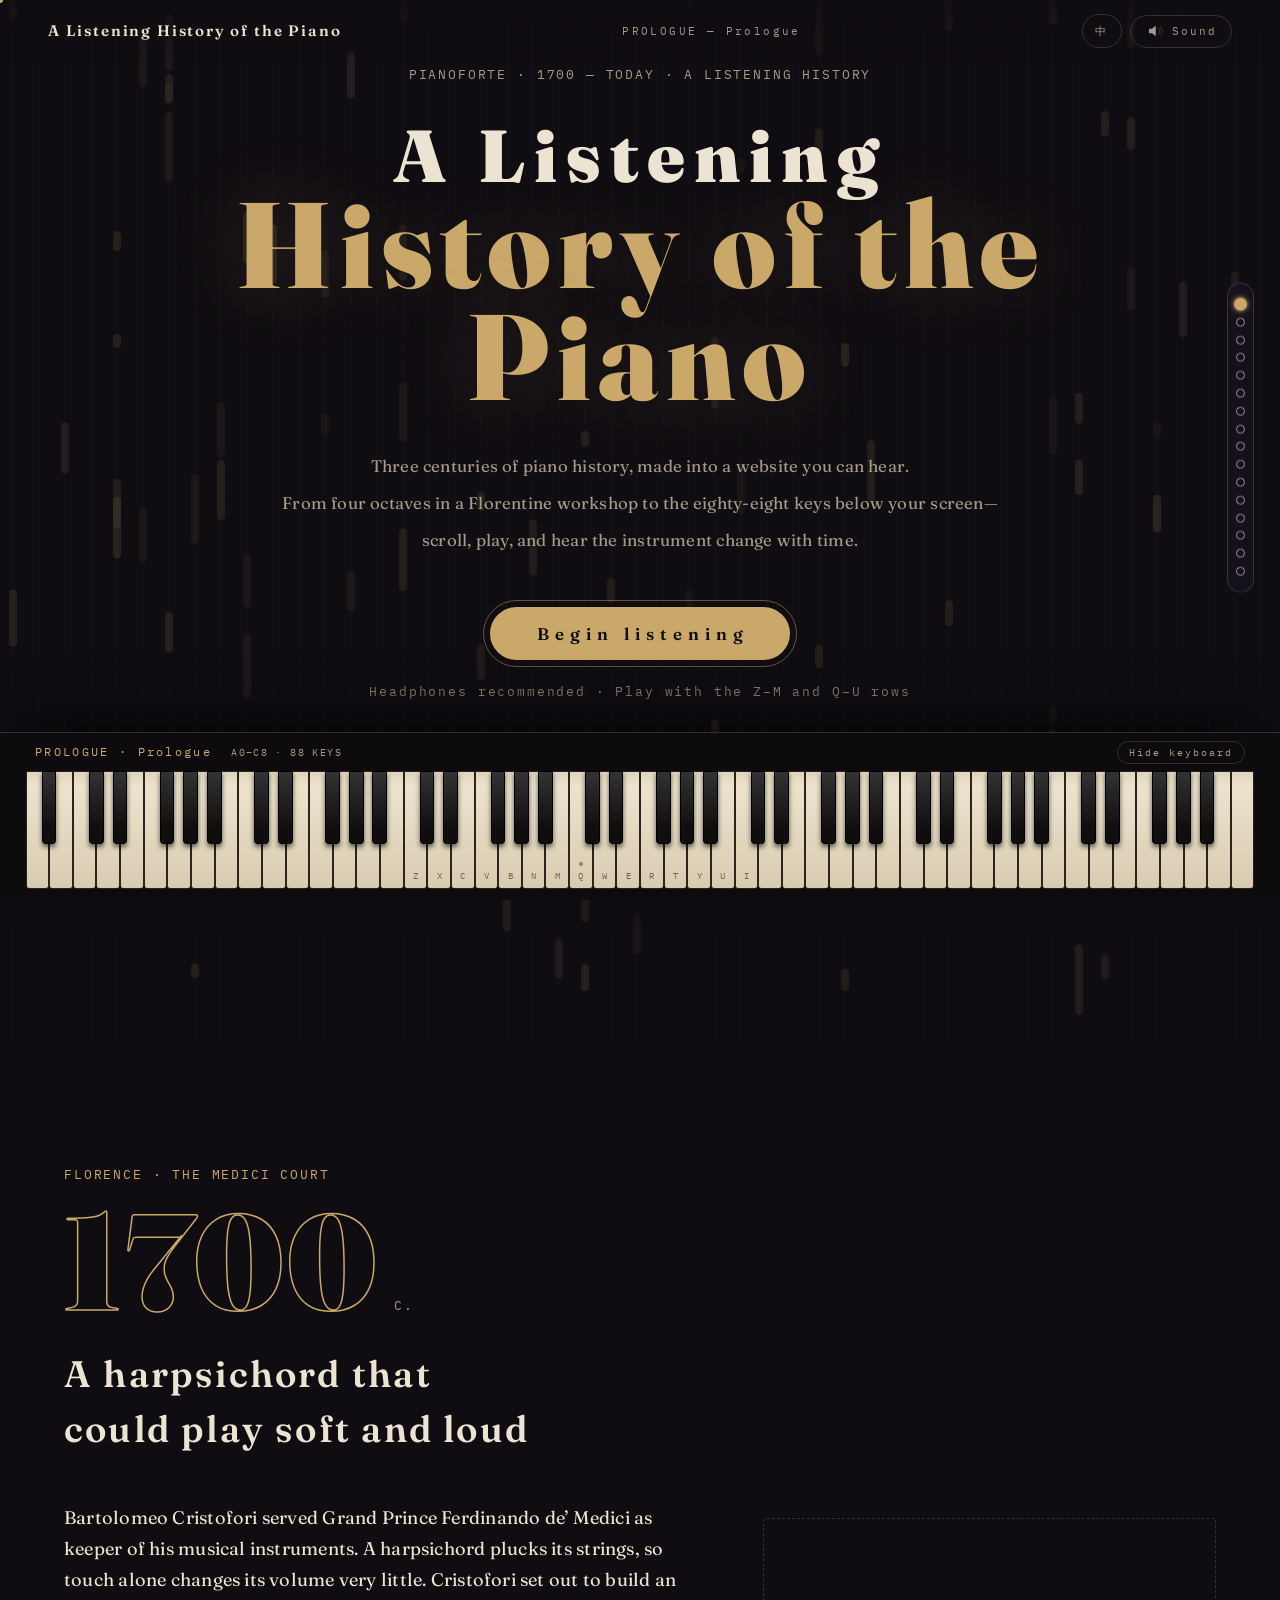
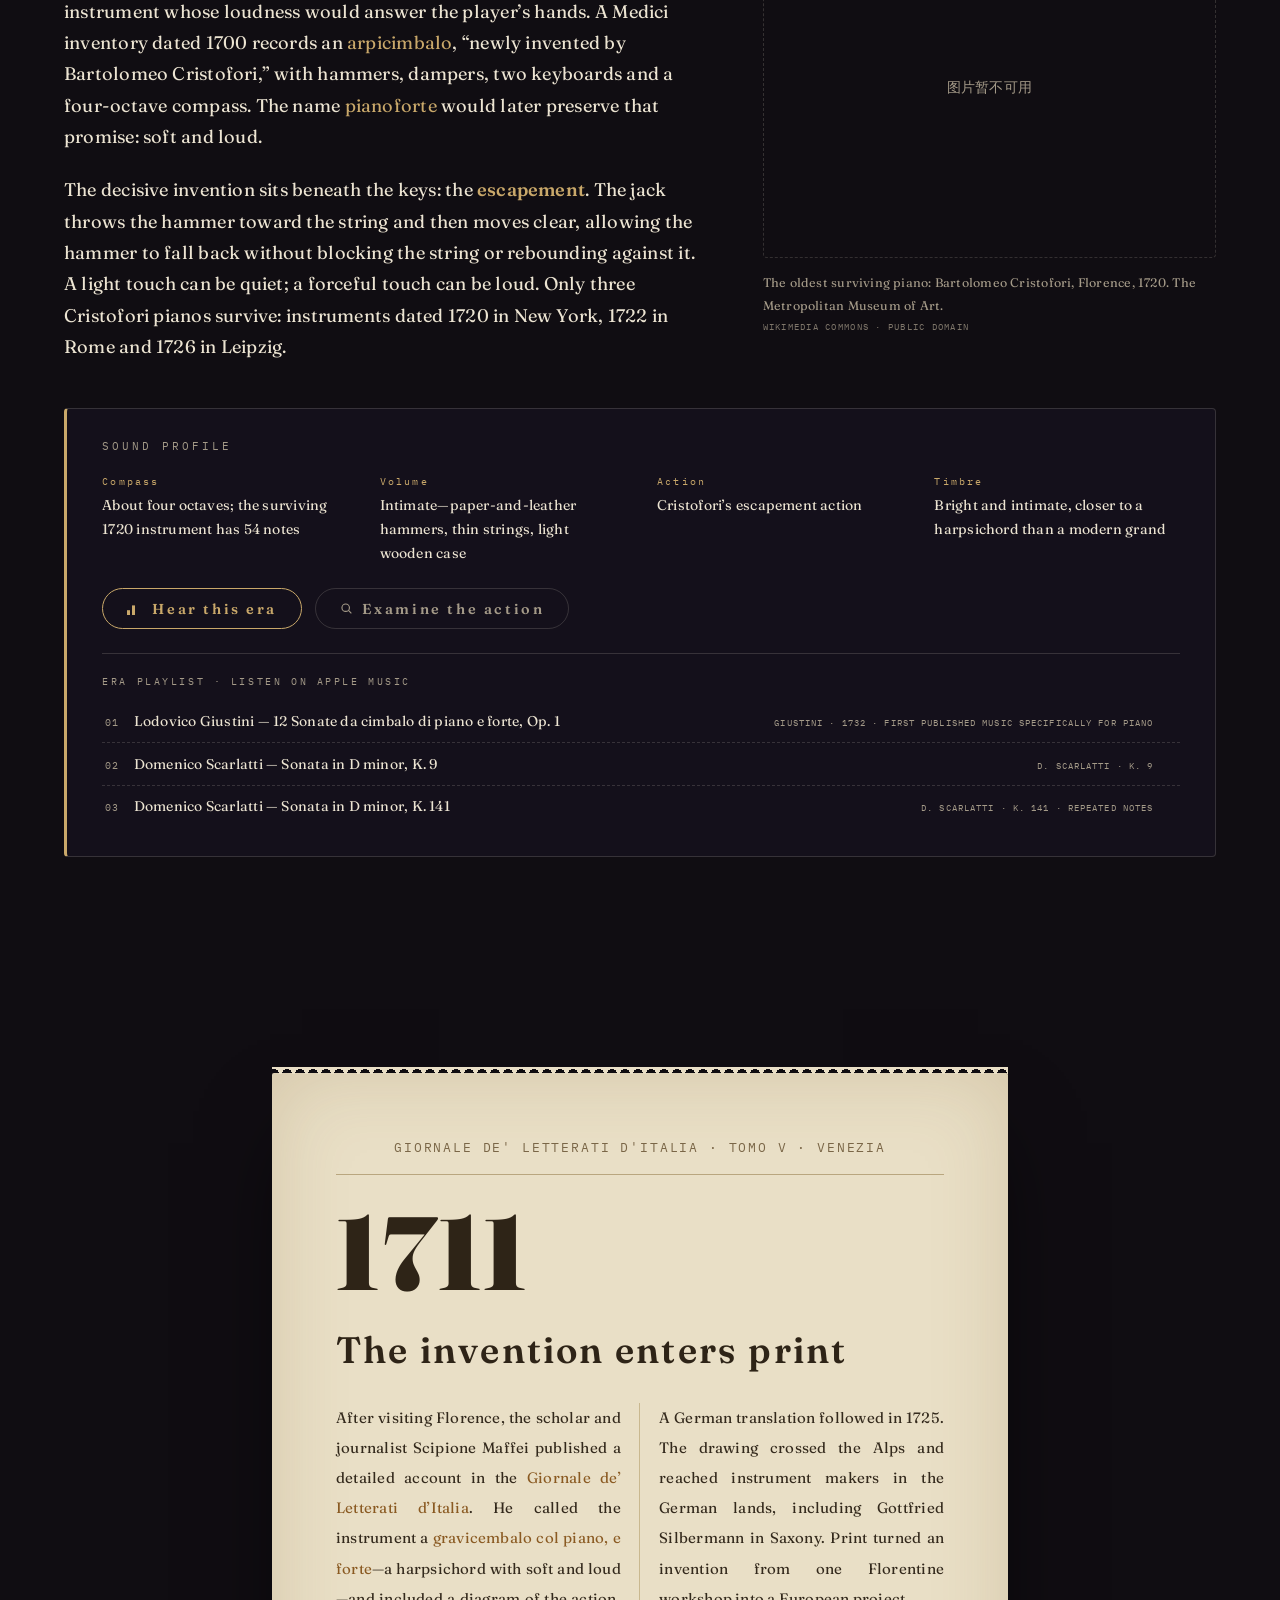
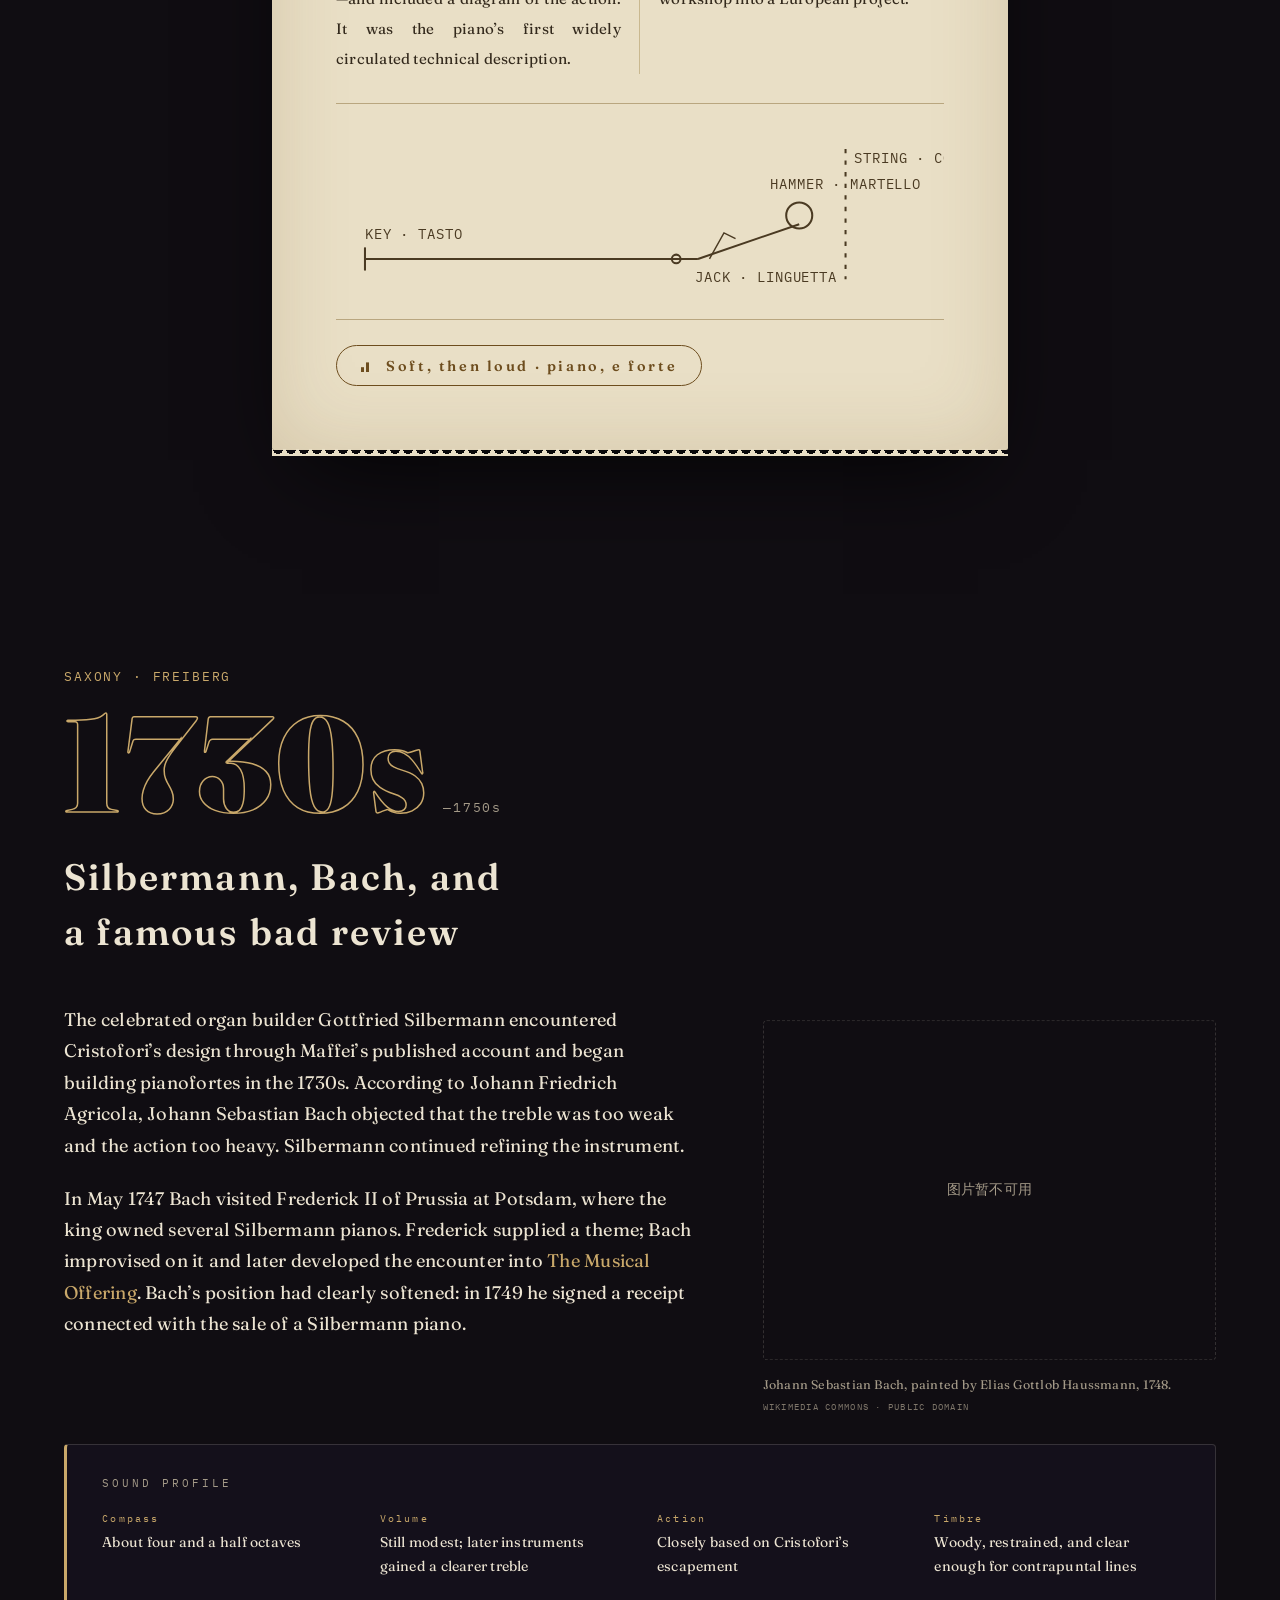
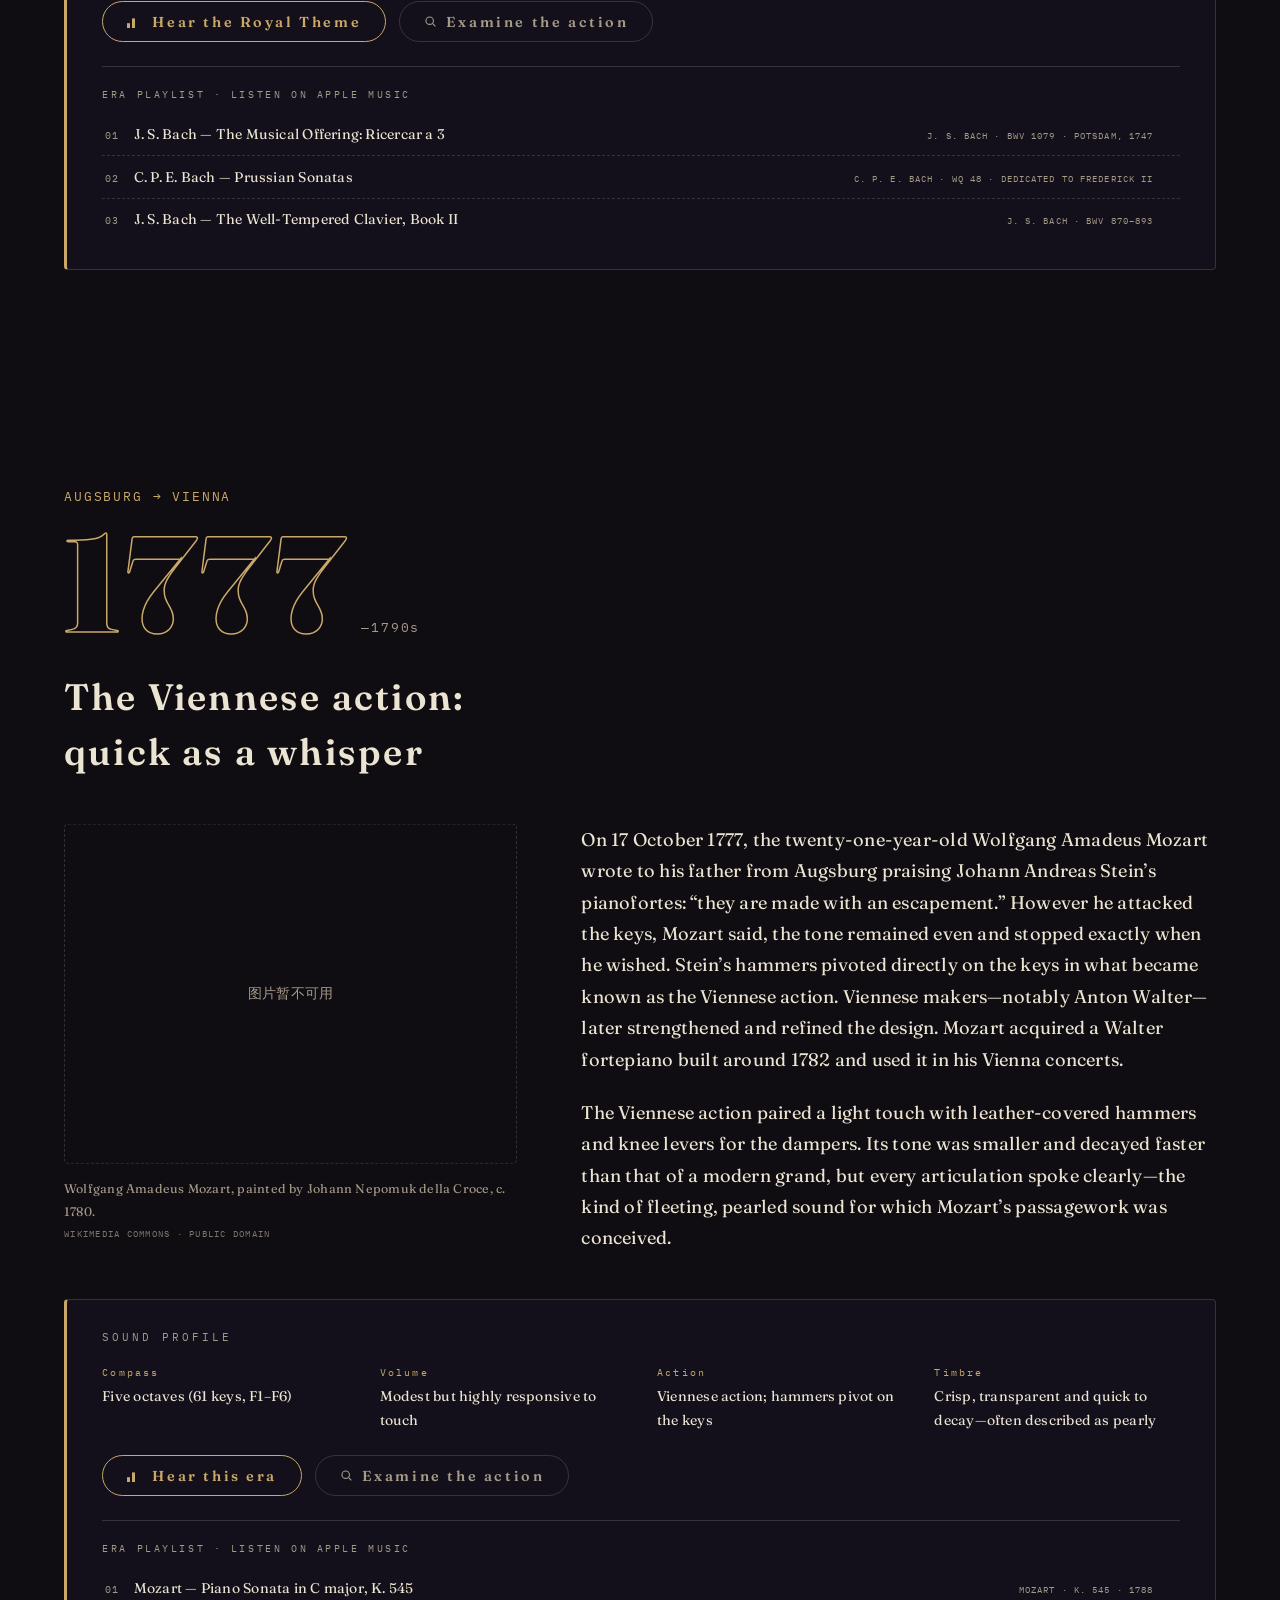
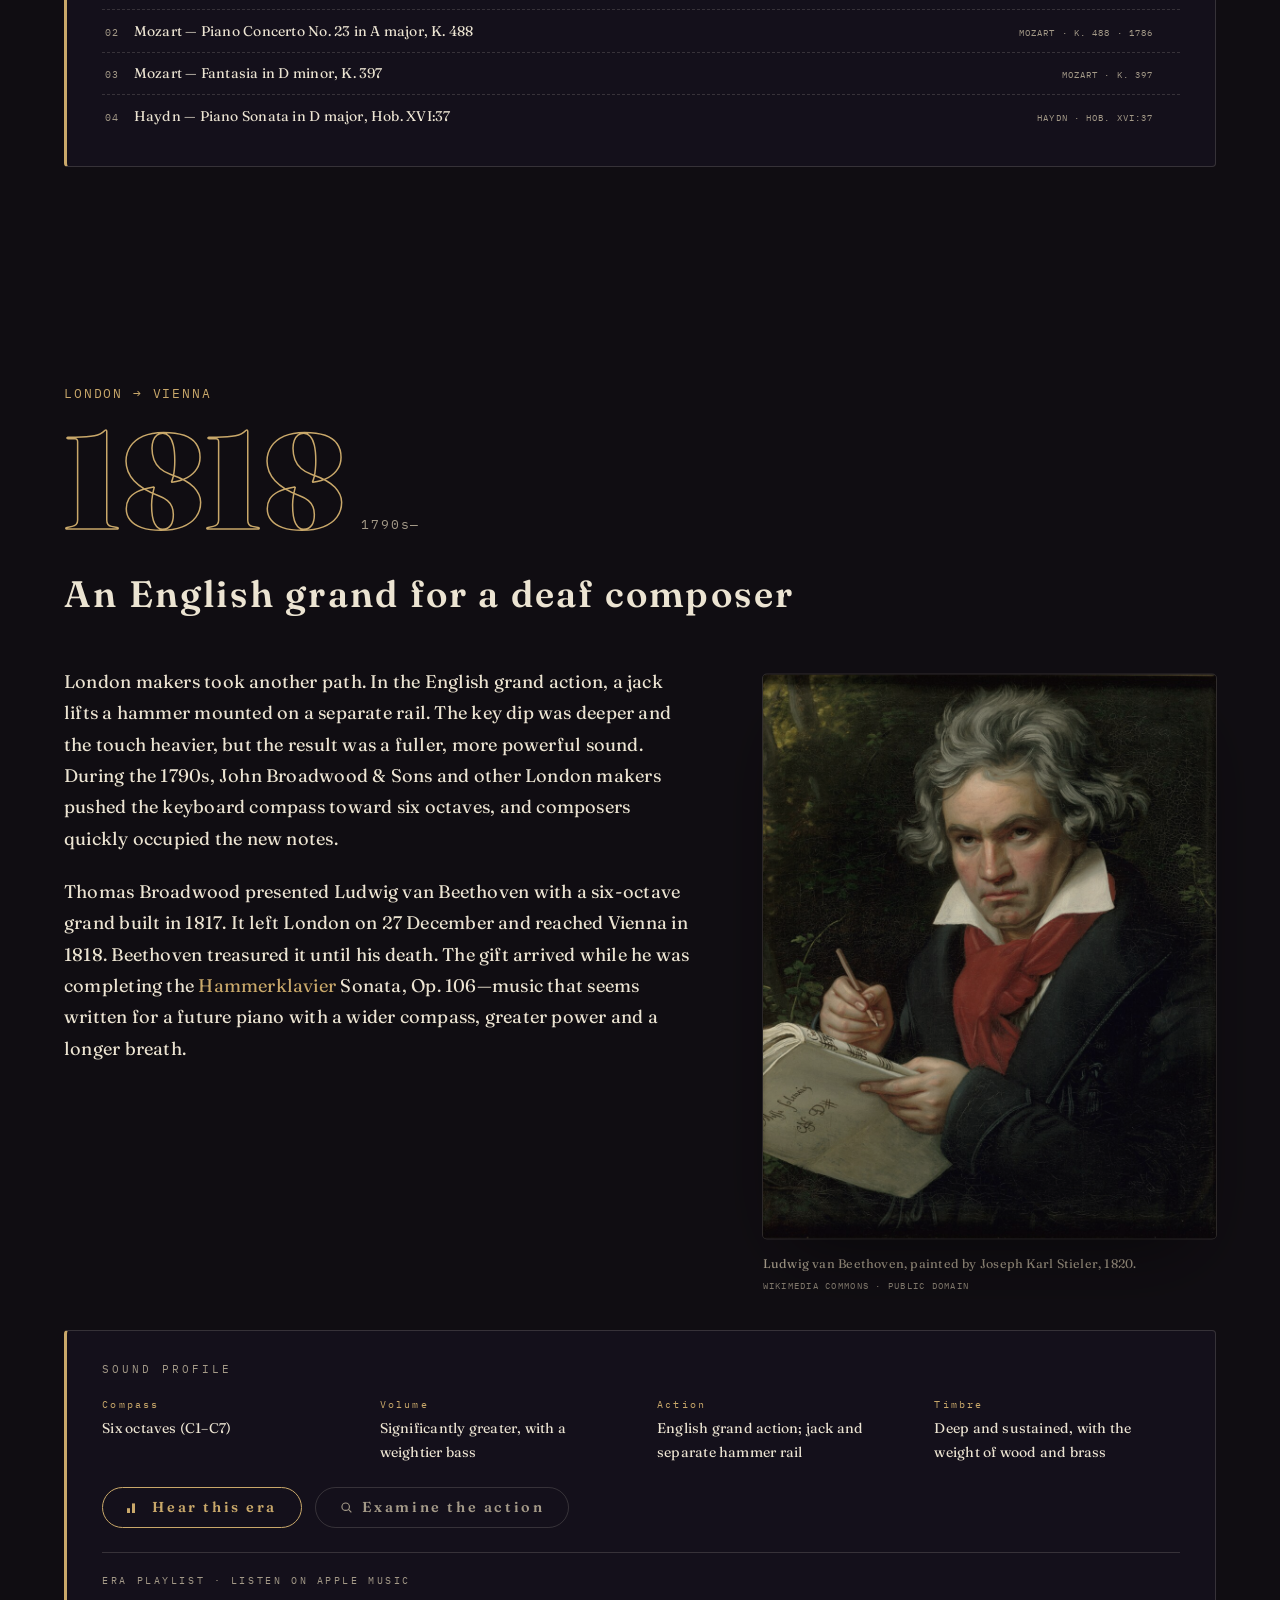
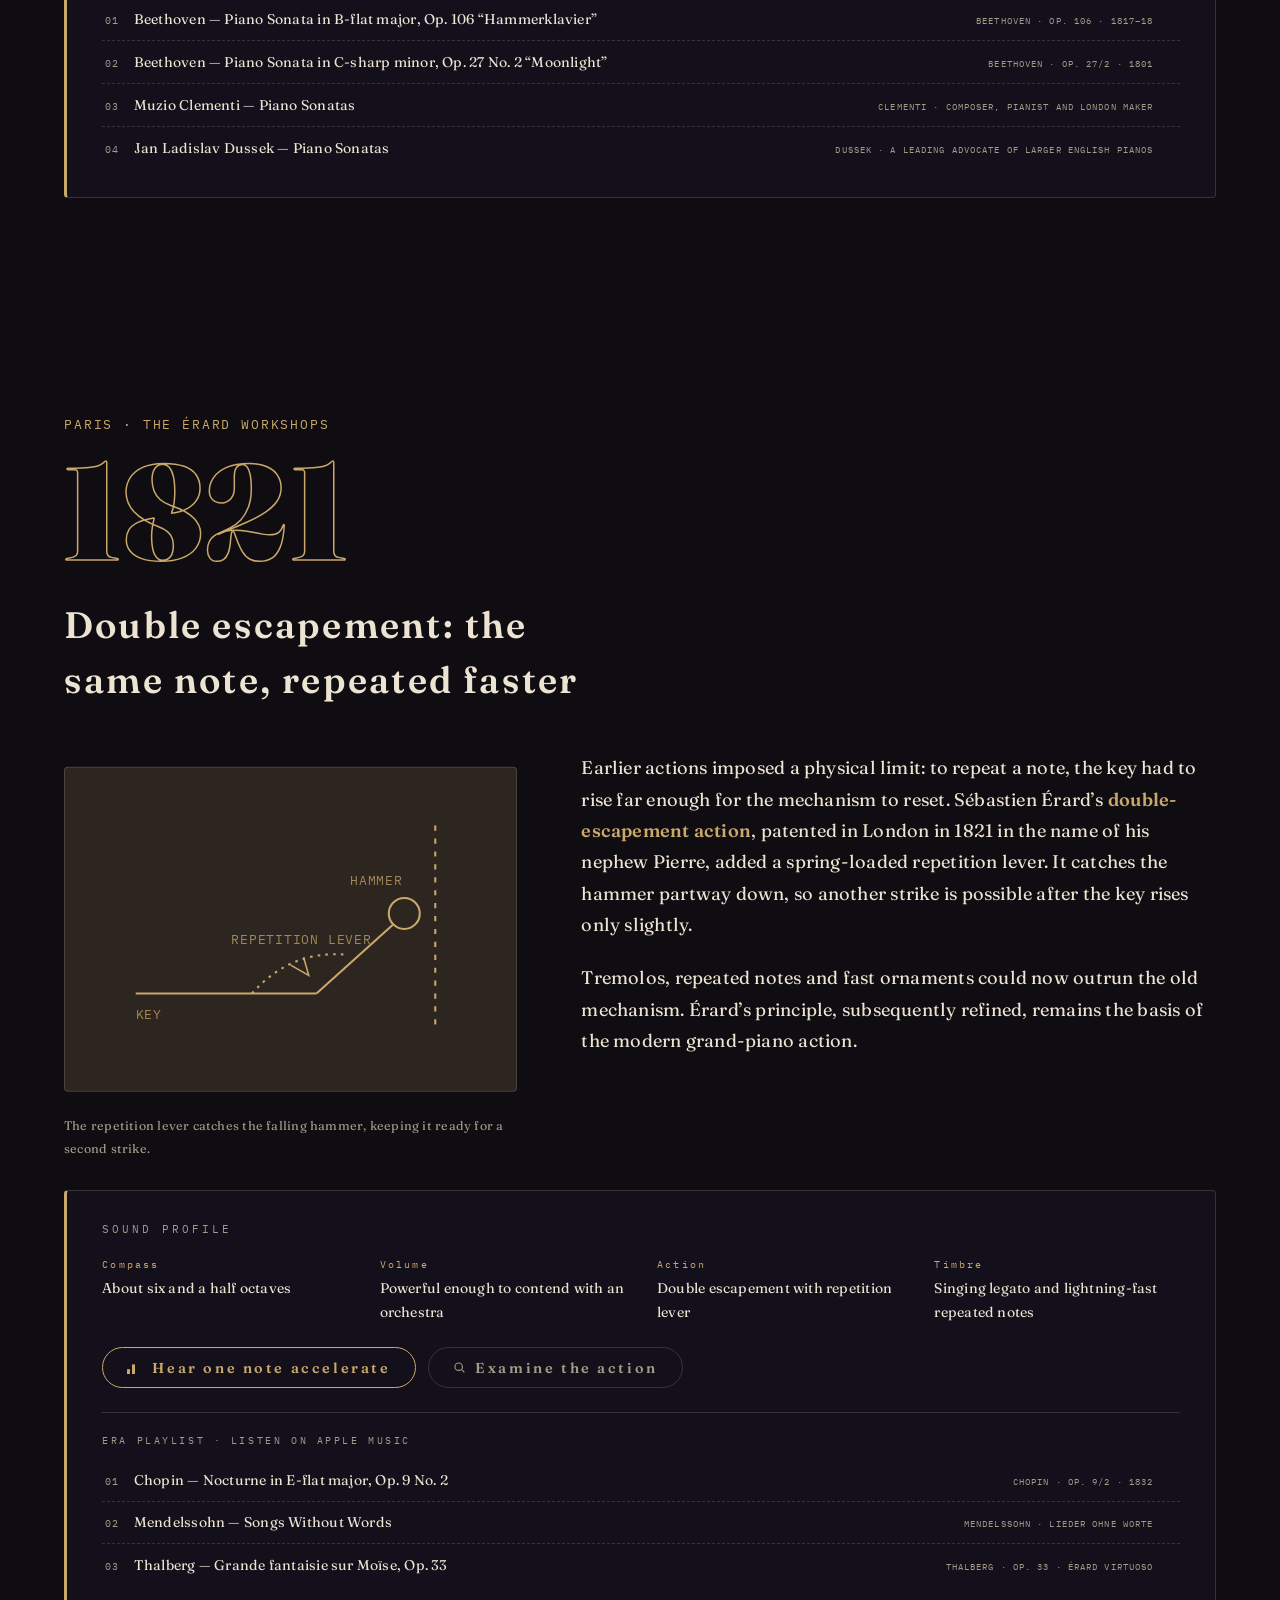
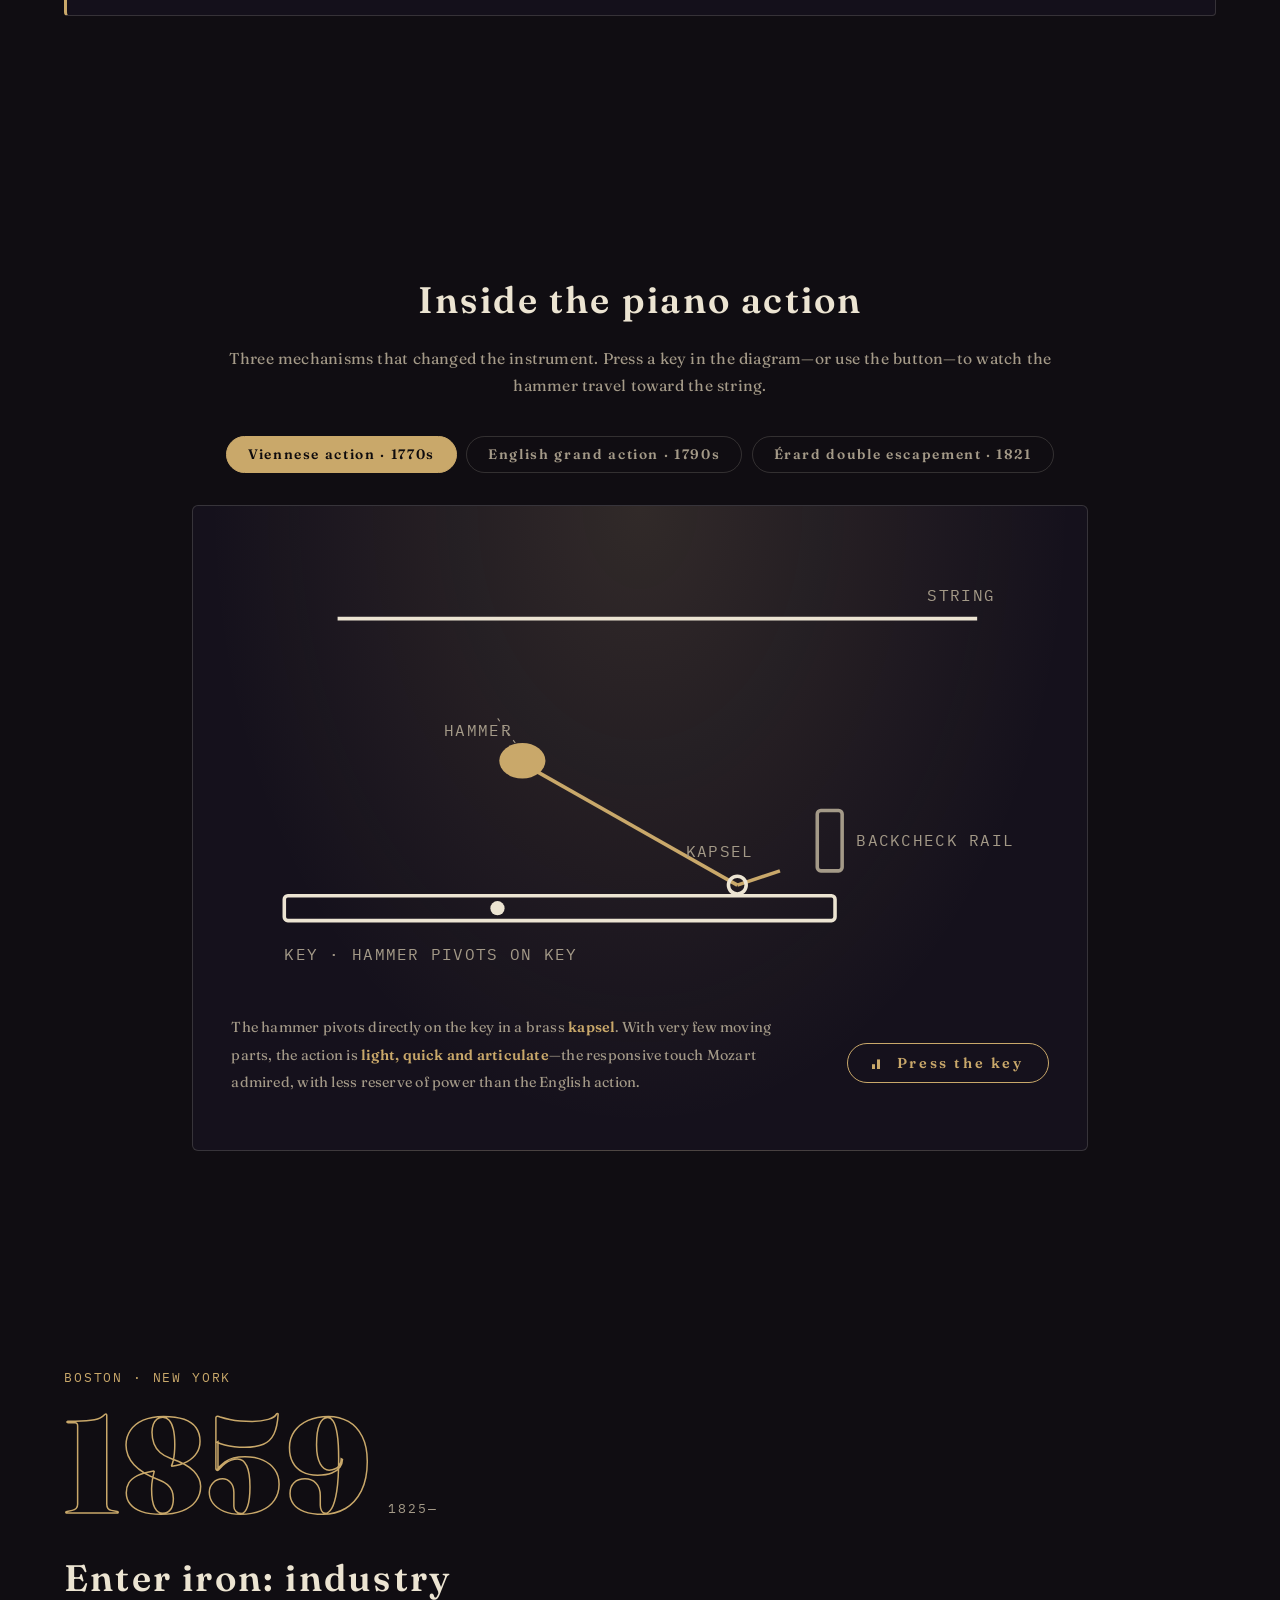
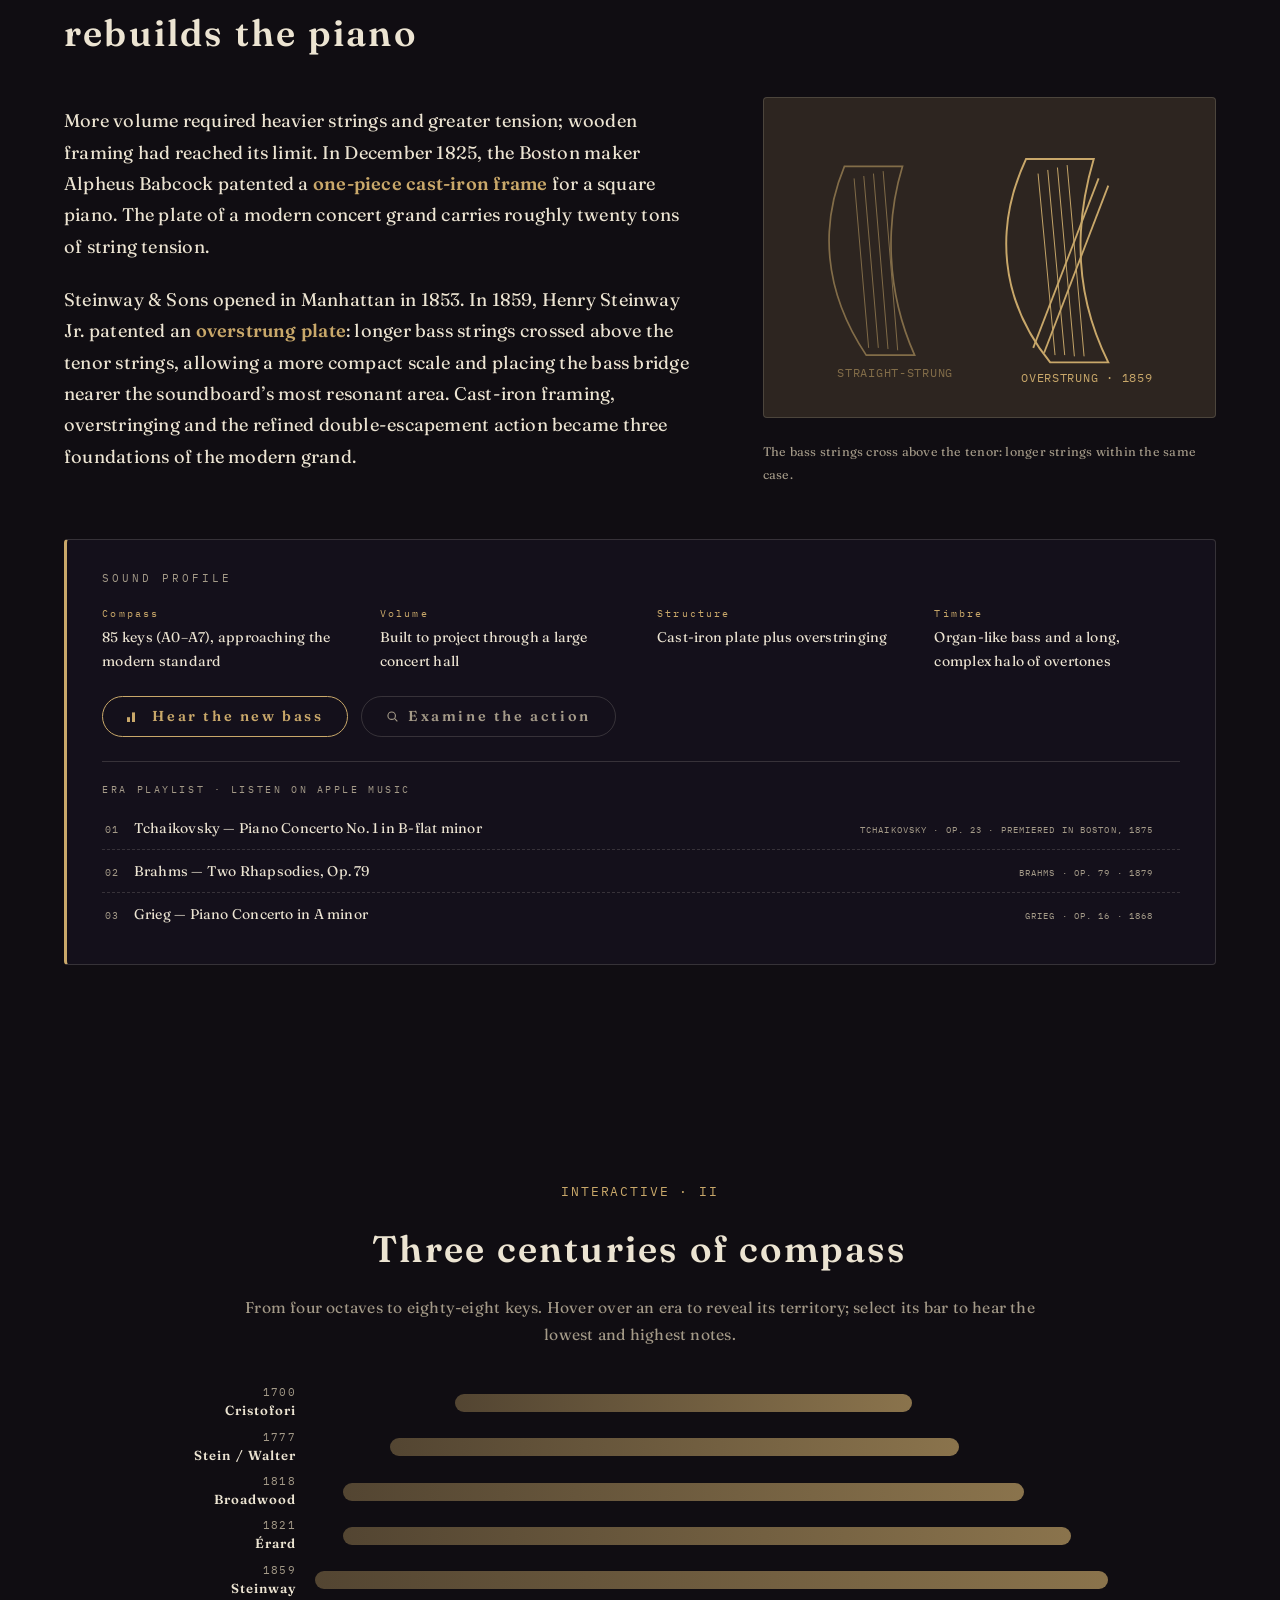
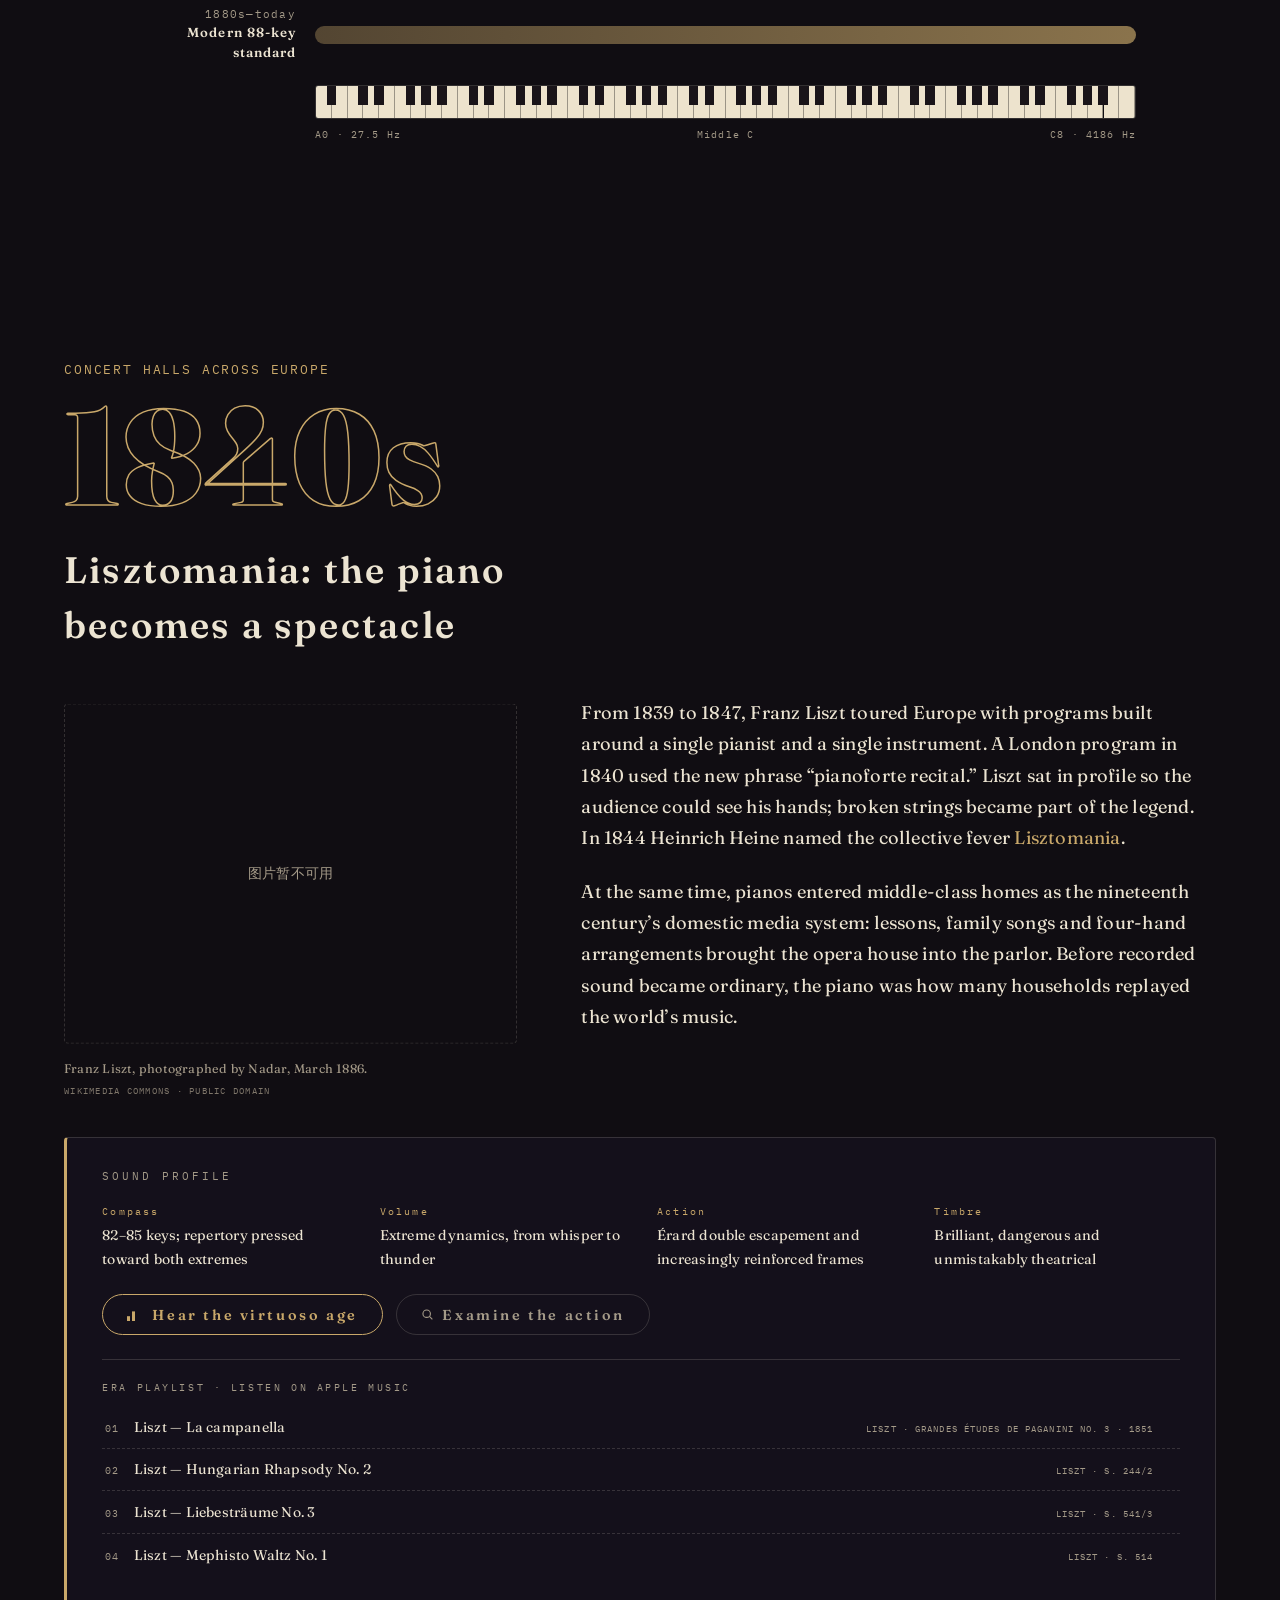
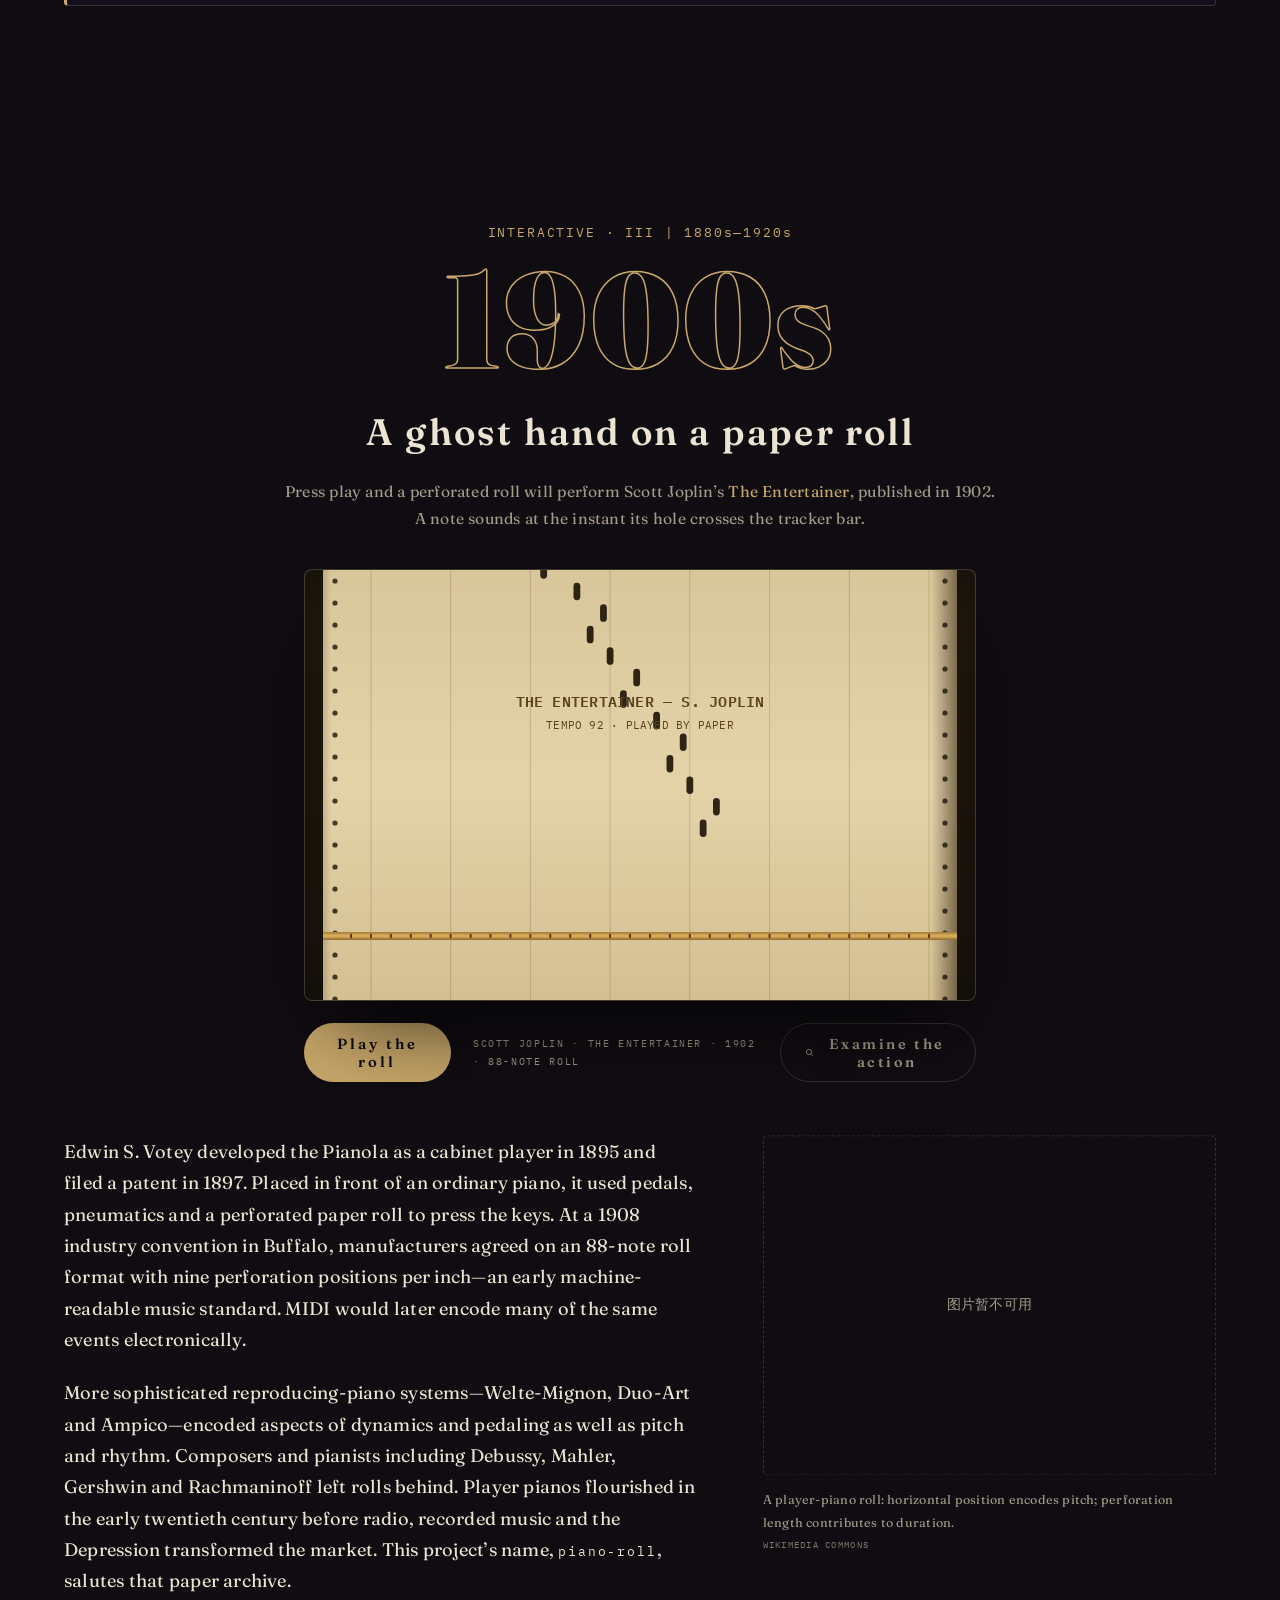
==== index-en.html @ 7af485e3 "Add fact-checked English edition" ====
<!DOCTYPE html>
<html lang="en">
<head>
  <meta charset="UTF-8">
  <meta name="viewport" content="width=device-width, initial-scale=1.0">
  <title>A Listening History of the Piano · 1700 to Today</title>
  <meta name="description" content="From Cristofori’s hammer action around 1700 to today’s digital instruments: an interactive history of the piano you can read with your ears.">
  <meta name="keywords" content="piano history,Cristofori,fortepiano,piano action,double escapement,player piano,MIDI,interactive music history">
  <meta name="author" content="Avenry AI">
  <link rel="canonical" href="https://avenryai.com/labs/arts/piano-history/index-en.html">
  <link rel="alternate" hreflang="zh-CN" href="https://avenryai.com/labs/arts/piano-history/">
  <link rel="alternate" hreflang="en" href="https://avenryai.com/labs/arts/piano-history/index-en.html">
  <link rel="alternate" hreflang="x-default" href="https://avenryai.com/labs/arts/piano-history/">

  <!-- Open Graph / Twitter -->
  <meta property="og:type" content="website">
  <meta property="og:locale" content="en_US">
  <meta property="og:locale:alternate" content="zh_CN">
  <meta property="og:site_name" content="Avenry AI Labs">
  <meta property="og:url" content="https://avenryai.com/labs/arts/piano-history/index-en.html">
  <meta property="og:title" content="A Listening History of the Piano">
  <meta property="og:description" content="Three centuries of piano history, made audible: scroll, play and hear the keyboard change with time.">
  <meta property="og:image" content="https://avenryai.com/labs/arts/piano-history/assets/og-en.png">
  <meta property="og:image:width" content="1200">
  <meta property="og:image:height" content="630">
  <meta property="og:image:alt" content="A Listening History of the Piano">
  <meta name="twitter:card" content="summary_large_image">
  <meta name="twitter:title" content="A Listening History of the Piano">
  <meta name="twitter:description" content="Three centuries of piano history, made audible.">
  <meta name="twitter:image" content="https://avenryai.com/labs/arts/piano-history/assets/og-en.png">

  <link rel="preconnect" href="https://fonts.googleapis.com">
  <link rel="preconnect" href="https://fonts.gstatic.com" crossorigin>
  <link href="https://fonts.googleapis.com/css2?family=Fraunces:opsz,wght@9..144,300;9..144,400;9..144,600;9..144,900&family=IBM+Plex+Mono:wght@400;500&family=Noto+Serif+SC:wght@400;600;900&display=swap" rel="stylesheet">

  <link rel="stylesheet" href="css/base.css">
  <link rel="stylesheet" href="css/layout.css">
  <link rel="stylesheet" href="css/components.css">
  <link rel="stylesheet" href="css/eras.css">
  <link rel="icon" href="data:image/svg+xml,<svg xmlns='http://www.w3.org/2000/svg' viewBox='0 0 32 32'><rect width='32' height='32' rx='6' fill='%23151013'/><rect x='6' y='8' width='4' height='16' rx='1' fill='%23EDE3CD'/><rect x='12' y='8' width='4' height='16' rx='1' fill='%23EDE3CD'/><rect x='18' y='8' width='4' height='16' rx='1' fill='%23EDE3CD'/><rect x='9.5' y='8' width='3' height='9' fill='%23151013'/><rect x='15.5' y='8' width='3' height='9' fill='%23151013'/></svg>">

  <script type="application/ld+json">
  {
    "@context": "https://schema.org",
    "@type": "CreativeWork",
    "name": "A Listening History of the Piano",
    "alternateName": "Three Centuries of the Piano You Can Hear",
    "description": "From Cristofori’s hammer action around 1700 to today’s digital instruments: an interactive history of the piano you can read with your ears.",
    "url": "https://avenryai.com/labs/arts/piano-history/index-en.html",
    "image": "https://avenryai.com/labs/arts/piano-history/assets/og-en.png",
    "inLanguage": "en",
    "creator": {
      "@type": "Organization",
      "name": "Avenry AI",
      "url": "https://avenryai.com"
    },
    "about": [
      { "@type": "Thing", "name": "Piano history" },
      { "@type": "Thing", "name": "Piano action" },
      { "@type": "Person", "name": "Bartolomeo Cristofori" }
    ],
    "isPartOf": {
      "@type": "WebSite",
      "name": "Avenry AI Labs",
      "url": "https://avenryai.com/labs/"
    }
  }
  </script>
</head>
<body data-era="prelude">

  <!-- Custom cursor (hidden on touch devices) -->
  <div class="cursor" id="cursor" aria-hidden="true"><div class="cursor-dot"></div><div class="cursor-ring"></div></div>

  <!-- Top bar -->
  <header class="topbar">
    <a class="topbar-brand" href="#top" data-cursor>A Listening History of the Piano</a>
    <div class="topbar-era" id="topbar-era" aria-live="polite"></div>
    <div class="topbar-actions">
      <a class="topbar-lang mono" href="index.html" lang="zh-CN" hreflang="zh-CN" data-cursor aria-label="Switch to Chinese">中</a>
      <button class="topbar-sound" id="sound-toggle" data-cursor aria-pressed="false" aria-label="Sound on or off">
        <svg viewBox="0 0 24 24" width="18" height="18" aria-hidden="true"><path class="icon-on" d="M4 9v6h4l5 4V5L8 9H4z" fill="currentColor"/><path class="icon-wave" d="M16.5 8.5a5 5 0 0 1 0 7M19 6a8.5 8.5 0 0 1 0 12" fill="none" stroke="currentColor" stroke-width="1.6" stroke-linecap="round"/></svg>
        <span id="sound-label">Sound</span>
      </button>
    </div>
  </header>

  <!-- Progress rail: a punched paper roll running beside the page -->
  <nav class="rail" id="rail" aria-label="Chapter navigation"></nav>

  <main id="top">

    <!-- ============ HERO ============ -->
    <section class="hero" data-era="prelude" id="prelude">
      <canvas class="hero-canvas" id="hero-canvas" aria-hidden="true"></canvas>
      <div class="hero-inner">
        <p class="hero-eyebrow mono reveal">PIANOFORTE · 1700 — TODAY · A LISTENING HISTORY</p>
        <h1 class="hero-title">
          <span class="hero-title-line reveal">A Listening</span>
          <span class="hero-title-line hero-title-em reveal">History of the Piano</span>
        </h1>
        <p class="hero-sub reveal">Three centuries of piano history, made into a website you can hear.<br>
          From four octaves in a Florentine workshop to the eighty-eight keys below your screen—<br>
          scroll, play, and hear the instrument change with time.</p>
        <div class="hero-actions reveal">
          <button class="btn-primary" id="begin-btn" data-cursor>
            <span class="btn-ring" aria-hidden="true"></span>Begin listening
          </button>
          <span class="hero-hint mono">Headphones recommended · Play with the Z–M and Q–U rows</span>
        </div>
        <div class="hero-scroll-cue reveal" aria-hidden="true"><span class="mono">SCROLL TO BEGIN</span><i></i></div>
      </div>
    </section>

    <!-- ============ 01 · CRISTOFORI 1700 ============ -->
    <section class="chapter" data-era="cristofori" id="cristofori">
      <div class="chapter-inner">
        <header class="chapter-head">
          <p class="chapter-eyebrow mono reveal">FLORENCE · THE MEDICI COURT</p>
          <div class="chapter-yearline reveal"><span class="chapter-year">1700</span><span class="chapter-yearnote mono">C.</span></div>
          <h2 class="chapter-title reveal">A harpsichord that could play soft and loud</h2>
        </header>
        <div class="chapter-body">
          <div class="chapter-text reveal">
            <p>Bartolomeo Cristofori served Grand Prince Ferdinando de’ Medici as keeper of his musical instruments. A harpsichord plucks its strings, so touch alone changes its volume very little. Cristofori set out to build an instrument whose loudness would answer the player’s hands. A Medici inventory dated 1700 records an <em>arpicimbalo</em>, “newly invented by Bartolomeo Cristofori,” with hammers, dampers, two keyboards and a four-octave compass. The name <em>pianoforte</em> would later preserve that promise: soft and loud.</p>
            <p>The decisive invention sits beneath the keys: the <strong>escapement</strong>. The jack throws the hammer toward the string and then moves clear, allowing the hammer to fall back without blocking the string or rebounding against it. A light touch can be quiet; a forceful touch can be loud. Only three Cristofori pianos survive: instruments dated 1720 in New York, 1722 in Rome and 1726 in Leipzig.</p>
          </div>
          <figure class="chapter-figure reveal" data-parallax>
            <img loading="lazy" src="https://upload.wikimedia.org/wikipedia/commons/thumb/a/ad/Pianoforte_Cristofori_1720.jpg/960px-Pianoforte_Cristofori_1720.jpg" alt="Bartolomeo Cristofori’s 1720 piano at The Metropolitan Museum of Art" onerror="this.closest('figure').classList.add('img-failed')">
            <figcaption>The oldest surviving piano: Bartolomeo Cristofori, Florence, 1720. The Metropolitan Museum of Art. <span class="mono">WIKIMEDIA COMMONS · PUBLIC DOMAIN</span></figcaption>
          </figure>
        </div>
        <aside class="sound-card reveal">
          <h3 class="sound-card-title mono">SOUND PROFILE</h3>
          <dl class="sound-card-grid">
            <div><dt>Compass</dt><dd>About four octaves; the surviving 1720 instrument has 54 notes</dd></div>
            <div><dt>Volume</dt><dd>Intimate—paper-and-leather hammers, thin strings, light wooden case</dd></div>
            <div><dt>Action</dt><dd>Cristofori’s escapement action</dd></div>
            <div><dt>Timbre</dt><dd>Bright and intimate, closer to a harpsichord than a modern grand</dd></div>
          </dl>
          <button class="motif-btn" data-motif="cristofori" data-cursor><span class="motif-icon" aria-hidden="true"></span>Hear this era</button>
        </aside>
      </div>
    </section>

    <!-- ============ 02 · MAFFEI 1711（期刊排版插章） ============ -->
    <section class="chapter chapter-journal" data-era="maffei" id="maffei">
      <div class="chapter-inner">
        <article class="journal-page reveal">
          <p class="journal-masthead mono">GIORNALE DE' LETTERATI D'ITALIA · TOMO V · VENEZIA</p>
          <div class="chapter-yearline"><span class="chapter-year">1711</span></div>
          <h2 class="chapter-title">The invention enters print</h2>
          <div class="journal-columns">
            <p>After visiting Florence, the scholar and journalist Scipione Maffei published a detailed account in the <em>Giornale de’ Letterati d’Italia</em>. He called the instrument a <em>gravicembalo col piano, e forte</em>—a harpsichord with soft and loud—and included a diagram of the action. It was the piano’s first widely circulated technical description.</p>
            <p>A German translation followed in 1725. The drawing crossed the Alps and reached instrument makers in the German lands, including Gottfried Silbermann in Saxony. Print turned an invention from one Florentine workshop into a European project.</p>
          </div>
          <div class="journal-diagram" aria-hidden="true">
            <!-- Stylised re-drawing of Maffei's published action diagram -->
            <svg viewBox="0 0 420 120">
              <g fill="none" stroke="currentColor" stroke-width="1.4">
                <line x1="20" y1="96" x2="250" y2="96"/>
                <line x1="20" y1="88" x2="20" y2="104"/>
                <circle cx="235" cy="96" r="3"/>
                <path d="M250 96 L320 72"/>
                <circle cx="320" cy="66" r="9"/>
                <line x1="352" y1="20" x2="352" y2="110" stroke-dasharray="3 5"/>
                <path d="M258 96 l10 -18 l8 4" stroke-width="1"/>
              </g>
              <g class="mono journal-diagram-labels" font-size="9" fill="currentColor">
                <text x="20" y="82">KEY · TASTO</text>
                <text x="248" y="112">JACK · LINGUETTA</text>
                <text x="300" y="48">HAMMER · MARTELLO</text>
                <text x="358" y="30">STRING · CORDA</text>
              </g>
            </svg>
          </div>
          <button class="motif-btn" data-motif="maffei" data-cursor><span class="motif-icon" aria-hidden="true"></span>Soft, then loud · piano, e forte</button>
        </article>
      </div>
    </section>

    <!-- ============ 03 · SILBERMANN & BACH ============ -->
    <section class="chapter" data-era="silbermann" id="silbermann">
      <div class="chapter-inner">
        <header class="chapter-head">
          <p class="chapter-eyebrow mono reveal">SAXONY · FREIBERG</p>
          <div class="chapter-yearline reveal"><span class="chapter-year">1730s</span><span class="chapter-yearnote mono">—1750s</span></div>
          <h2 class="chapter-title reveal">Silbermann, Bach, and a famous bad review</h2>
        </header>
        <div class="chapter-body">
          <div class="chapter-text reveal">
            <p>The celebrated organ builder Gottfried Silbermann encountered Cristofori’s design through Maffei’s published account and began building pianofortes in the 1730s. According to Johann Friedrich Agricola, Johann Sebastian Bach objected that the treble was too weak and the action too heavy. Silbermann continued refining the instrument.</p>
            <p>In May 1747 Bach visited Frederick II of Prussia at Potsdam, where the king owned several Silbermann pianos. Frederick supplied a theme; Bach improvised on it and later developed the encounter into <em>The Musical Offering</em>. Bach’s position had clearly softened: in 1749 he signed a receipt connected with the sale of a Silbermann piano.</p>
          </div>
          <figure class="chapter-figure reveal" data-parallax>
            <img loading="lazy" src="https://upload.wikimedia.org/wikipedia/commons/thumb/6/6a/Johann_Sebastian_Bach.jpg/960px-Johann_Sebastian_Bach.jpg" alt="Portrait of Johann Sebastian Bach by Elias Gottlob Haussmann, 1748" onerror="this.closest('figure').classList.add('img-failed')">
            <figcaption>Johann Sebastian Bach, painted by Elias Gottlob Haussmann, 1748. <span class="mono">WIKIMEDIA COMMONS · PUBLIC DOMAIN</span></figcaption>
          </figure>
        </div>
        <aside class="sound-card reveal">
          <h3 class="sound-card-title mono">SOUND PROFILE</h3>
          <dl class="sound-card-grid">
            <div><dt>Compass</dt><dd>About four and a half octaves</dd></div>
            <div><dt>Volume</dt><dd>Still modest; later instruments gained a clearer treble</dd></div>
            <div><dt>Action</dt><dd>Closely based on Cristofori’s escapement</dd></div>
            <div><dt>Timbre</dt><dd>Woody, restrained, and clear enough for contrapuntal lines</dd></div>
          </dl>
          <button class="motif-btn" data-motif="silbermann" data-cursor><span class="motif-icon" aria-hidden="true"></span>Hear the Royal Theme</button>
        </aside>
      </div>
    </section>

    <!-- ============ 04 · VIENNA / STEIN / MOZART ============ -->
    <section class="chapter chapter-flip" data-era="vienna" id="vienna">
      <div class="chapter-inner">
        <header class="chapter-head">
          <p class="chapter-eyebrow mono reveal">AUGSBURG → VIENNA</p>
          <div class="chapter-yearline reveal"><span class="chapter-year">1777</span><span class="chapter-yearnote mono">—1790s</span></div>
          <h2 class="chapter-title reveal">The Viennese action: quick as a whisper</h2>
        </header>
        <div class="chapter-body">
          <div class="chapter-text reveal">
            <p>On 17 October 1777, the twenty-one-year-old Wolfgang Amadeus Mozart wrote to his father from Augsburg praising Johann Andreas Stein’s pianofortes: “they are made with an escapement.” However he attacked the keys, Mozart said, the tone remained even and stopped exactly when he wished. Stein’s hammers pivoted directly on the keys in what became known as the Viennese action. Viennese makers—notably Anton Walter—later strengthened and refined the design. Mozart acquired a Walter fortepiano built around 1782 and used it in his Vienna concerts.</p>
            <p>The Viennese action paired a light touch with leather-covered hammers and knee levers for the dampers. Its tone was smaller and decayed faster than that of a modern grand, but every articulation spoke clearly—the kind of fleeting, pearled sound for which Mozart’s passagework was conceived.</p>
          </div>
          <figure class="chapter-figure reveal" data-parallax>
            <img loading="lazy" src="https://upload.wikimedia.org/wikipedia/commons/thumb/1/1e/Wolfgang-amadeus-mozart_1.jpg/960px-Wolfgang-amadeus-mozart_1.jpg" alt="Wolfgang Amadeus Mozart in a family portrait by Johann Nepomuk della Croce, c. 1780" onerror="this.closest('figure').classList.add('img-failed')">
            <figcaption>Wolfgang Amadeus Mozart, painted by Johann Nepomuk della Croce, c. 1780. <span class="mono">WIKIMEDIA COMMONS · PUBLIC DOMAIN</span></figcaption>
          </figure>
        </div>
        <aside class="sound-card reveal">
          <h3 class="sound-card-title mono">SOUND PROFILE</h3>
          <dl class="sound-card-grid">
            <div><dt>Compass</dt><dd>Five octaves (61 keys, F1–F6)</dd></div>
            <div><dt>Volume</dt><dd>Modest but highly responsive to touch</dd></div>
            <div><dt>Action</dt><dd>Viennese action; hammers pivot on the keys</dd></div>
            <div><dt>Timbre</dt><dd>Crisp, transparent and quick to decay—often described as pearly</dd></div>
          </dl>
          <button class="motif-btn" data-motif="vienna" data-cursor><span class="motif-icon" aria-hidden="true"></span>Hear this era</button>
        </aside>
      </div>
    </section>

    <!-- ============ 05 · BROADWOOD & BEETHOVEN ============ -->
    <section class="chapter" data-era="london" id="london">
      <div class="chapter-inner">
        <header class="chapter-head">
          <p class="chapter-eyebrow mono reveal">LONDON → VIENNA</p>
          <div class="chapter-yearline reveal"><span class="chapter-year">1818</span><span class="chapter-yearnote mono">1790s—</span></div>
          <h2 class="chapter-title reveal">An English grand for a deaf composer</h2>
        </header>
        <div class="chapter-body">
          <div class="chapter-text reveal">
            <p>London makers took another path. In the English grand action, a jack lifts a hammer mounted on a separate rail. The key dip was deeper and the touch heavier, but the result was a fuller, more powerful sound. During the 1790s, John Broadwood & Sons and other London makers pushed the keyboard compass toward six octaves, and composers quickly occupied the new notes.</p>
            <p>Thomas Broadwood presented Ludwig van Beethoven with a six-octave grand built in 1817. It left London on 27 December and reached Vienna in 1818. Beethoven treasured it until his death. The gift arrived while he was completing the <em>Hammerklavier</em> Sonata, Op. 106—music that seems written for a future piano with a wider compass, greater power and a longer breath.</p>
          </div>
          <figure class="chapter-figure reveal" data-parallax>
            <img loading="lazy" src="assets/beethoven-1820.jpg" alt="Portrait of Ludwig van Beethoven by Joseph Karl Stieler, 1820" onerror="this.closest('figure').classList.add('img-failed')">
            <figcaption>Ludwig van Beethoven, painted by Joseph Karl Stieler, 1820. <span class="mono">WIKIMEDIA COMMONS · PUBLIC DOMAIN</span></figcaption>
          </figure>
        </div>
        <aside class="sound-card reveal">
          <h3 class="sound-card-title mono">SOUND PROFILE</h3>
          <dl class="sound-card-grid">
            <div><dt>Compass</dt><dd>Six octaves (C1–C7)</dd></div>
            <div><dt>Volume</dt><dd>Significantly greater, with a weightier bass</dd></div>
            <div><dt>Action</dt><dd>English grand action; jack and separate hammer rail</dd></div>
            <div><dt>Timbre</dt><dd>Deep and sustained, with the weight of wood and brass</dd></div>
          </dl>
          <button class="motif-btn" data-motif="london" data-cursor><span class="motif-icon" aria-hidden="true"></span>Hear this era</button>
        </aside>
      </div>
    </section>

    <!-- ============ 06 · ÉRARD 1821 ============ -->
    <section class="chapter chapter-flip" data-era="erard" id="erard">
      <div class="chapter-inner">
        <header class="chapter-head">
          <p class="chapter-eyebrow mono reveal">PARIS · THE ÉRARD WORKSHOPS</p>
          <div class="chapter-yearline reveal"><span class="chapter-year">1821</span></div>
          <h2 class="chapter-title reveal">Double escapement: the same note, repeated faster</h2>
        </header>
        <div class="chapter-body">
          <div class="chapter-text reveal">
            <p>Earlier actions imposed a physical limit: to repeat a note, the key had to rise far enough for the mechanism to reset. Sébastien Érard’s <strong>double-escapement action</strong>, patented in London in 1821 in the name of his nephew Pierre, added a spring-loaded repetition lever. It catches the hammer partway down, so another strike is possible after the key rises only slightly.</p>
            <p>Tremolos, repeated notes and fast ornaments could now outrun the old mechanism. Érard’s principle, subsequently refined, remains the basis of the modern grand-piano action.</p>
          </div>
          <figure class="chapter-figure chapter-figure-svg reveal" data-parallax>
            <!-- Stylised repetition-lever emblem -->
            <svg viewBox="0 0 300 200" class="erard-emblem" aria-hidden="true">
              <g fill="none" stroke="currentColor" stroke-width="1.6">
                <line x1="30" y1="150" x2="170" y2="150"/>
                <path d="M170 150 L230 96" />
                <circle cx="238" cy="88" r="12"/>
                <line x1="262" y1="20" x2="262" y2="180" stroke-dasharray="4 6"/>
                <path d="M120 150 q30 -34 74 -30" stroke-dasharray="2 4"/>
                <path d="M150 128 l14 8 l-4 -14" stroke-width="1.2"/>
              </g>
              <g class="mono" font-size="10" fill="currentColor" opacity="0.75">
                <text x="30" y="170">KEY</text>
                <text x="104" y="112">REPETITION LEVER</text>
                <text x="196" y="66">HAMMER</text>
              </g>
            </svg>
            <figcaption>The repetition lever catches the falling hammer, keeping it ready for a second strike.</figcaption>
          </figure>
        </div>
        <aside class="sound-card reveal">
          <h3 class="sound-card-title mono">SOUND PROFILE</h3>
          <dl class="sound-card-grid">
            <div><dt>Compass</dt><dd>About six and a half octaves</dd></div>
            <div><dt>Volume</dt><dd>Powerful enough to contend with an orchestra</dd></div>
            <div><dt>Action</dt><dd>Double escapement with repetition lever</dd></div>
            <div><dt>Timbre</dt><dd>Singing legato and lightning-fast repeated notes</dd></div>
          </dl>
          <button class="motif-btn" data-motif="erard" data-cursor><span class="motif-icon" aria-hidden="true"></span>Hear one note accelerate</button>
        </aside>
      </div>
    </section>

    <!-- ============ 07 · Inside the piano action ============ -->
    <section class="chapter chapter-module" data-era="anatomy" id="anatomy">
      <div class="chapter-inner">
        <header class="chapter-head chapter-head-center">
          <p class="chapter-eyebrow mono reveal">INTERACTIVE · I</p>
          <h2 class="chapter-title reveal">Inside the piano action</h2>
          <p class="chapter-lede reveal">Three mechanisms that changed the instrument. Press a key in the diagram—or use the button—to watch the hammer travel toward the string.</p>
        </header>
        <div class="anatomy" id="anatomy-widget">
          <!-- Tabs + animated SVG diagrams injected by js/anatomy.js -->
        </div>
      </div>
    </section>

    <!-- ============ 08 · IRON & OVERSTRINGING ============ -->
    <section class="chapter" data-era="iron" id="iron">
      <div class="chapter-inner">
        <header class="chapter-head">
          <p class="chapter-eyebrow mono reveal">BOSTON · NEW YORK</p>
          <div class="chapter-yearline reveal"><span class="chapter-year">1859</span><span class="chapter-yearnote mono">1825—</span></div>
          <h2 class="chapter-title reveal">Enter iron: industry rebuilds the piano</h2>
        </header>
        <div class="chapter-body">
          <div class="chapter-text reveal">
            <p>More volume required heavier strings and greater tension; wooden framing had reached its limit. In December 1825, the Boston maker Alpheus Babcock patented a <strong>one-piece cast-iron frame</strong> for a square piano. The plate of a modern concert grand carries roughly twenty tons of string tension.</p>
            <p>Steinway & Sons opened in Manhattan in 1853. In 1859, Henry Steinway Jr. patented an <strong>overstrung plate</strong>: longer bass strings crossed above the tenor strings, allowing a more compact scale and placing the bass bridge nearer the soundboard’s most resonant area. Cast-iron framing, overstringing and the refined double-escapement action became three foundations of the modern grand.</p>
          </div>
          <figure class="chapter-figure chapter-figure-svg reveal" data-parallax>
            <!-- Overstringing diagram: straight-strung vs cross-strung -->
            <svg viewBox="0 0 320 210" class="iron-diagram" aria-hidden="true">
              <g opacity="0.55">
                <path d="M40 30 C20 78 22 132 58 186 L98 186 C74 132 74 76 88 30 Z" fill="none" stroke="currentColor" stroke-width="1.4"/>
                <g stroke="currentColor" stroke-width="0.8">
                  <line x1="48" y1="40" x2="60" y2="180"/><line x1="56" y1="38" x2="68" y2="180"/>
                  <line x1="64" y1="36" x2="76" y2="181"/><line x1="72" y1="34" x2="84" y2="182"/>
                </g>
                <text class="mono" x="34" y="204" font-size="9" fill="currentColor">STRAIGHT-STRUNG</text>
              </g>
              <g>
                <path d="M190 24 C164 80 168 140 210 192 L258 192 C230 136 230 78 246 24 Z" fill="none" stroke="currentColor" stroke-width="1.6"/>
                <g stroke="currentColor" stroke-width="0.8">
                  <line x1="200" y1="36" x2="214" y2="186"/><line x1="208" y1="33" x2="222" y2="186"/>
                  <line x1="216" y1="31" x2="230" y2="187"/><line x1="224" y1="29" x2="238" y2="187"/>
                </g>
                <g stroke="currentColor" stroke-width="1.5" class="iron-bass-strings">
                  <line x1="196" y1="180" x2="250" y2="40"/><line x1="205" y1="184" x2="258" y2="46"/>
                </g>
                <text class="mono" x="186" y="208" font-size="9" fill="currentColor">OVERSTRUNG · 1859</text>
              </g>
            </svg>
            <figcaption>The bass strings cross above the tenor: longer strings within the same case.</figcaption>
          </figure>
        </div>
        <aside class="sound-card reveal">
          <h3 class="sound-card-title mono">SOUND PROFILE</h3>
          <dl class="sound-card-grid">
            <div><dt>Compass</dt><dd>85 keys (A0–A7), approaching the modern standard</dd></div>
            <div><dt>Volume</dt><dd>Built to project through a large concert hall</dd></div>
            <div><dt>Structure</dt><dd>Cast-iron plate plus overstringing</dd></div>
            <div><dt>Timbre</dt><dd>Organ-like bass and a long, complex halo of overtones</dd></div>
          </dl>
          <button class="motif-btn" data-motif="iron" data-cursor><span class="motif-icon" aria-hidden="true"></span>Hear the new bass</button>
        </aside>
      </div>
    </section>

    <!-- ============ 09 · Three centuries of compass ============ -->
    <section class="chapter chapter-module" data-era="compass" id="compass">
      <div class="chapter-inner">
        <header class="chapter-head chapter-head-center">
          <p class="chapter-eyebrow mono reveal">INTERACTIVE · II</p>
          <h2 class="chapter-title reveal">Three centuries of compass</h2>
          <p class="chapter-lede reveal">From four octaves to eighty-eight keys. Hover over an era to reveal its territory; select its bar to hear the lowest and highest notes.</p>
        </header>
        <div class="compass-viz reveal" id="compass-viz">
          <!-- Range evolution chart injected by js/rangeviz.js -->
        </div>
      </div>
    </section>

    <!-- ============ 10 · LISZT ============ -->
    <section class="chapter chapter-flip" data-era="liszt" id="liszt">
      <div class="chapter-inner">
        <header class="chapter-head">
          <p class="chapter-eyebrow mono reveal">CONCERT HALLS ACROSS EUROPE</p>
          <div class="chapter-yearline reveal"><span class="chapter-year">1840s</span></div>
          <h2 class="chapter-title reveal">Lisztomania: the piano becomes a spectacle</h2>
        </header>
        <div class="chapter-body">
          <div class="chapter-text reveal">
            <p>From 1839 to 1847, Franz Liszt toured Europe with programs built around a single pianist and a single instrument. A London program in 1840 used the new phrase “pianoforte recital.” Liszt sat in profile so the audience could see his hands; broken strings became part of the legend. In 1844 Heinrich Heine named the collective fever <em>Lisztomania</em>.</p>
            <p>At the same time, pianos entered middle-class homes as the nineteenth century’s domestic media system: lessons, family songs and four-hand arrangements brought the opera house into the parlor. Before recorded sound became ordinary, the piano was how many households replayed the world’s music.</p>
          </div>
          <figure class="chapter-figure reveal" data-parallax>
            <img loading="lazy" src="https://upload.wikimedia.org/wikipedia/commons/thumb/3/3a/Franz_Liszt_by_Nadar%2C_March_1886.png/960px-Franz_Liszt_by_Nadar%2C_March_1886.png" alt="Portrait photograph of Franz Liszt by Nadar, March 1886" onerror="this.closest('figure').classList.add('img-failed')">
            <figcaption>Franz Liszt, photographed by Nadar, March 1886. <span class="mono">WIKIMEDIA COMMONS · PUBLIC DOMAIN</span></figcaption>
          </figure>
        </div>
        <aside class="sound-card reveal">
          <h3 class="sound-card-title mono">SOUND PROFILE</h3>
          <dl class="sound-card-grid">
            <div><dt>Compass</dt><dd>82–85 keys; repertory pressed toward both extremes</dd></div>
            <div><dt>Volume</dt><dd>Extreme dynamics, from whisper to thunder</dd></div>
            <div><dt>Action</dt><dd>Érard double escapement and increasingly reinforced frames</dd></div>
            <div><dt>Timbre</dt><dd>Brilliant, dangerous and unmistakably theatrical</dd></div>
          </dl>
          <button class="motif-btn" data-motif="liszt" data-cursor><span class="motif-icon" aria-hidden="true"></span>Hear the virtuoso age</button>
        </aside>
      </div>
    </section>

    <!-- ============ 11 · PLAYER PIANO / PIANO ROLL ============ -->
    <section class="chapter chapter-module" data-era="roll" id="roll">
      <div class="chapter-inner">
        <header class="chapter-head chapter-head-center">
          <p class="chapter-eyebrow mono reveal">INTERACTIVE · III | 1880s—1920s</p>
          <div class="chapter-yearline reveal"><span class="chapter-year">1900s</span></div>
          <h2 class="chapter-title reveal">A ghost hand on a paper roll</h2>
          <p class="chapter-lede reveal">Press play and a perforated roll will perform Scott Joplin’s <em>The Entertainer</em>, published in 1902.<br>A note sounds at the instant its hole crosses the tracker bar.</p>
        </header>
        <div class="roll-player reveal" id="roll-player">
          <!-- Playable punched-roll canvas injected by js/pianoroll.js -->
        </div>
        <div class="chapter-body chapter-body-narrow">
          <div class="chapter-text reveal">
            <p>Edwin S. Votey developed the Pianola as a cabinet player in 1895 and filed a patent in 1897. Placed in front of an ordinary piano, it used pedals, pneumatics and a perforated paper roll to press the keys. At a 1908 industry convention in Buffalo, manufacturers agreed on an 88-note roll format with nine perforation positions per inch—an early machine-readable music standard. MIDI would later encode many of the same events electronically.</p>
            <p>More sophisticated reproducing-piano systems—Welte-Mignon, Duo-Art and Ampico—encoded aspects of dynamics and pedaling as well as pitch and rhythm. Composers and pianists including Debussy, Mahler, Gershwin and Rachmaninoff left rolls behind. Player pianos flourished in the early twentieth century before radio, recorded music and the Depression transformed the market. This project’s name, <span class="mono">piano-roll</span>, salutes that paper archive.</p>
          </div>
          <figure class="chapter-figure reveal" data-parallax>
            <img loading="lazy" src="https://upload.wikimedia.org/wikipedia/commons/thumb/d/d2/PlayerPianoRoll.jpg/960px-PlayerPianoRoll.jpg" alt="A perforated paper music roll mounted in a player piano" onerror="this.closest('figure').classList.add('img-failed')">
            <figcaption>A player-piano roll: horizontal position encodes pitch; perforation length contributes to duration. <span class="mono">WIKIMEDIA COMMONS</span></figcaption>
          </figure>
        </div>
      </div>
    </section>

    <!-- ============ 12 · 20TH CENTURY ============ -->
    <section class="chapter" data-era="modern20" id="modern20">
      <div class="chapter-inner">
        <header class="chapter-head">
          <p class="chapter-eyebrow mono reveal">NEW YORK · HARLEM · SEATTLE</p>
          <div class="chapter-yearline reveal"><span class="chapter-year">1940</span><span class="chapter-yearnote mono">±30</span></div>
          <h2 class="chapter-title reveal">The twentieth century: improvised and taken apart</h2>
        </header>
        <div class="chapter-body">
          <div class="chapter-text reveal">
            <p>Sergei Rachmaninoff carried the late-Romantic piano into records and reproducing rolls. At Harlem rent parties, the instrument acquired another body: the stride pianist’s left hand swung across the keyboard while artists such as James P. Johnson and Art Tatum turned the piano into a <em>rhythm engine</em>.</p>
            <p>In 1940, John Cage needed music for Syvilla Fort’s dance <em>Bacchanale</em>, but the performance space could not accommodate a percussion ensemble. He placed bolts, screws, rubber and other materials between the strings: the <strong>prepared piano</strong> was born. One keyboard could now summon muted thuds, metallic rattles and gamelan-like resonance.</p>
          </div>
          <figure class="chapter-figure reveal" data-parallax>
            <img loading="lazy" src="https://upload.wikimedia.org/wikipedia/commons/thumb/b/be/Sergei_Rachmaninoff_cph.3a40575.jpg/960px-Sergei_Rachmaninoff_cph.3a40575.jpg" alt="Sergei Rachmaninoff at a Steinway piano, Library of Congress photograph" onerror="this.closest('figure').classList.add('img-failed')">
            <figcaption>Sergei Rachmaninoff at a Steinway piano. Library of Congress. <span class="mono">WIKIMEDIA COMMONS · PUBLIC DOMAIN</span></figcaption>
          </figure>
        </div>
        <aside class="sound-card reveal">
          <h3 class="sound-card-title mono">SOUND PROFILE</h3>
          <dl class="sound-card-grid">
            <div><dt>Compass</dt><dd>Eighty-eight keys become the global norm</dd></div>
            <div><dt>Volume</dt><dd>From concert-hall thunder to the dry thud of a prepared string</dd></div>
            <div><dt>Action</dt><dd>Modern grand action—plus bolts, screws and rubber</dd></div>
            <div><dt>Timbre</dt><dd>The dock is now a prepared piano—try a few notes</dd></div>
          </dl>
          <button class="motif-btn" data-motif="modern20" data-cursor><span class="motif-icon" aria-hidden="true"></span>Hear the prepared piano</button>
        </aside>
      </div>
    </section>

    <!-- ============ 13 · ELECTRIC ============ -->
    <section class="chapter chapter-flip" data-era="electric" id="electric">
      <div class="chapter-inner">
        <header class="chapter-head">
          <p class="chapter-eyebrow mono reveal">CALIFORNIA · DETROIT RADIO</p>
          <div class="chapter-yearline reveal"><span class="chapter-year">1965</span><span class="chapter-yearnote mono">1954—</span></div>
          <h2 class="chapter-title reveal">Electric and magnetic: a piano without a soundboard</h2>
        </header>
        <div class="chapter-body">
          <div class="chapter-text reveal">
            <p>During the Second World War, Harold Rhodes built compact practice instruments for wounded servicemen, using surplus aircraft aluminum. After the war, the idea evolved into the <strong>Rhodes electric piano</strong>: felt hammers strike tuned metal tines, and electromagnetic pickups turn their vibration into an electrical signal. There is no soundboard; amplification supplies the scale. The <strong>Wurlitzer electronic piano</strong>, introduced in 1954, struck tuned reeds instead and produced a drier, sharper attack—famously heard on Ray Charles’s 1959 recording of <em>What’d I Say</em>.</p>
            <p>By the end of the 1960s, Miles Davis was placing electric pianos inside dense ensembles. Herbie Hancock, Chick Corea and Joe Zawinul made the Rhodes central to fusion, while soul and funk found their own uses for its bell-like attack and amplified growl.</p>
          </div>
          <figure class="chapter-figure chapter-figure-svg reveal" data-parallax>
            <!-- Tine & pickup diagram -->
            <svg viewBox="0 0 300 200" class="tine-diagram" aria-hidden="true">
              <g fill="none" stroke="currentColor" stroke-width="1.6">
                <rect x="30" y="86" width="60" height="28" rx="4"/>
                <line x1="90" y1="100" x2="210" y2="100" class="tine-wire"/>
                <circle cx="216" cy="100" r="5" fill="currentColor"/>
                <rect x="238" y="80" width="26" height="40" rx="3"/>
                <path d="M264 100 h20" stroke-dasharray="2 3"/>
                <path d="M110 100 q20 -14 40 0 q20 14 40 0" class="tine-vibration" opacity="0.5"/>
              </g>
              <g class="mono" font-size="10" fill="currentColor" opacity="0.75">
                <text x="30" y="76">TONE BAR</text>
                <text x="120" y="130">TINE</text>
                <text x="196" y="70">PICKUP</text>
              </g>
            </svg>
            <figcaption>A hammer strikes the tine; a pickup converts its motion into an electrical signal.</figcaption>
          </figure>
        </div>
        <aside class="sound-card reveal">
          <h3 class="sound-card-title mono">SOUND PROFILE</h3>
          <dl class="sound-card-grid">
            <div><dt>Compass</dt><dd>A common Rhodes format is 73 keys (E1–E7)</dd></div>
            <div><dt>Volume</dt><dd>Defined by the amplifier—the piano joins the electric band</dd></div>
            <div><dt>Action</dt><dd>Hammer + tuned tine + electromagnetic pickup</dd></div>
            <div><dt>Timbre</dt><dd>Warm and rounded, with a celebrated growl when played hard</dd></div>
          </dl>
          <button class="motif-btn" data-motif="electric" data-cursor><span class="motif-icon" aria-hidden="true"></span>Hear the electric piano</button>
        </aside>
      </div>
    </section>

    <!-- ============ 14 · DIGITAL / MIDI ============ -->
    <section class="chapter" data-era="digital" id="digital">
      <div class="chapter-inner">
        <header class="chapter-head">
          <p class="chapter-eyebrow mono reveal">HAMAMATSU · SILICON VALLEY</p>
          <div class="chapter-yearline reveal"><span class="chapter-year">1983</span></div>
          <h2 class="chapter-title reveal">The digital era: the piano becomes information</h2>
        </header>
        <div class="chapter-body">
          <div class="chapter-text reveal">
            <p>At the January 1983 NAMM show, a Sequential Circuits Prophet-600 and a Roland Jupiter-6 gave the first public demonstration of instruments communicating through <strong>MIDI</strong>. The five-pin connection carried note, velocity and control data across brands. Dave Smith and Roland founder Ikutaro Kakehashi later received a 2013 Technical Grammy for their roles in MIDI’s development. In May 1983 Yamaha released the <strong>DX7</strong>, using FM synthesis derived from John Chowning’s research at Stanford. Its glassy electric-piano presets became a signature of 1980s pop.</p>
            <p>Digital pianos placed sampled or modeled grands behind a keyboard. Yamaha introduced the <strong>Disklavier</strong> reproducing piano to North America in 1987: sensors capture key, hammer and pedal information, while electromechanical actuators reproduce a performance on an acoustic piano. The perforated roll had become data, but the final event—a hammer striking a real string—still belonged to Cristofori’s world.</p>
          </div>
          <figure class="chapter-figure chapter-figure-svg reveal" data-parallax>
            <!-- MIDI DIN-5 connector diagram -->
            <svg viewBox="0 0 300 200" class="midi-diagram" aria-hidden="true">
              <g fill="none" stroke="currentColor" stroke-width="1.6">
                <circle cx="150" cy="100" r="58"/>
                <circle cx="150" cy="100" r="50" opacity="0.35"/>
                <path d="M118 138 a58 58 0 0 1 -10 -18" opacity="0"/>
                <rect x="138" y="146" width="24" height="10" rx="3"/>
              </g>
              <g fill="currentColor">
                <circle cx="150" cy="66" r="5"/>
                <circle cx="118" cy="84" r="5"/>
                <circle cx="182" cy="84" r="5"/>
                <circle cx="126" cy="118" r="5"/>
                <circle cx="174" cy="118" r="5"/>
              </g>
              <g class="mono" font-size="10" fill="currentColor" opacity="0.75">
                <text x="96" y="34">MIDI · DIN-5 · 31250 baud</text>
                <text x="106" y="182">1983 · INSTRUMENTS SPEAK MIDI</text>
              </g>
            </svg>
            <figcaption>Five-pin DIN: notes, velocity and pedal gestures become data.</figcaption>
          </figure>
        </div>
        <aside class="sound-card reveal">
          <h3 class="sound-card-title mono">SOUND PROFILE</h3>
          <dl class="sound-card-grid">
            <div><dt>Compass</dt><dd>Eighty-eight keys—or any range at all; the notes are data</dd></div>
            <div><dt>Volume</dt><dd>From private headphones to a stadium sound system</dd></div>
            <div><dt>System</dt><dd>FM synthesis / sampling / modeling / sensors</dd></div>
            <div><dt>Timbre</dt><dd>The dock is now an FM electric piano—cool and glass-like</dd></div>
          </dl>
          <button class="motif-btn" data-motif="digital" data-cursor><span class="motif-icon" aria-hidden="true"></span>Hear 1983</button>
        </aside>
      </div>
    </section>

    <!-- ============ 15 · CODA ============ -->
    <section class="chapter chapter-coda" data-era="coda" id="coda">
      <div class="chapter-inner">
        <header class="chapter-head chapter-head-center">
          <p class="chapter-eyebrow mono reveal">CODA</p>
          <h2 class="chapter-title reveal">Three centuries, eighty-eight keys</h2>
        </header>
        <div class="coda-text reveal">
          <p>From four quiet octaves in a Florentine workshop, through the golden roar of strings held under roughly twenty tons of tension, to data able to cross an ocean—the piano’s history is three centuries of trying to turn <em>touch into song</em>.</p>
          <p>The keyboard below now contains every era. Scroll backward and it grows older. Play a note and it answers.</p>
        </div>
        <button class="motif-btn motif-btn-lg reveal" data-motif="coda" data-cursor><span class="motif-icon" aria-hidden="true"></span>Hear one chord hold three centuries</button>
        <footer class="credits reveal">
          <h3 class="mono">COLOPHON & SOURCES</h3>
          <ul>
            <li>Historical portraits and instrument images come from <a href="https://commons.wikimedia.org" data-cursor>Wikimedia Commons</a>; schematic diagrams are original SVG drawings.</li>
            <li>All current audio is synthesized in real time with the Web Audio API—hammered string, tine, FM and prepared-piano models—and is explicitly a representative placeholder, not a museum-grade reconstruction. Recorded material can replace it through <span class="mono">assets/audio/</span>.</li>
            <li>Type: Fraunces · Noto Serif SC · IBM Plex Mono via Google Fonts.</li>
            <li>Static build: HTML, CSS and native ES modules; no framework or build tool.</li>
            <li>Historical fact-checking: <a href="https://www.metmuseum.org/essays/the-piano-the-pianofortes-of-bartolomeo-cristofori-1655-1731" data-cursor>The Met</a> · <a href="https://dme.mozarteum.at/DME/objs/raradocs/transcr/pdf_eng/0352_WAM_LM_1777.pdf" data-cursor>Digital Mozart Edition</a> · <a href="https://internet.beethoven.de/en/exhibition/beethoven-and-great-britain/" data-cursor>Beethoven-Haus Bonn</a> · <a href="https://www.steinway.com/news/features/laguardia-wagner-archive" data-cursor>Steinway Archives</a> · <a href="https://www.si.edu/object/aeolian-pianola-piano-player%3Anmah_1160837" data-cursor>Smithsonian</a> · <a href="https://www.yamaha.com/en/tech-design/design/insights/id_009/" data-cursor>Yamaha</a> · <a href="https://midi.org/midi-history-chapter-6-midi-begins-1981-1983" data-cursor>MIDI Association</a>.</li>
          </ul>
          <p class="credits-sig mono">piano-roll · history written for the ear</p>
        </footer>
      </div>
    </section>
  </main>

  <!-- Playable keyboard dock: keys injected by js/keyboard.js -->
  <div class="dock" id="dock" data-collapsed="false">
    <div class="dock-head">
      <div class="dock-info">
        <span class="dock-era mono" id="dock-era">—</span>
        <span class="dock-range mono" id="dock-range"></span>
      </div>
      <button class="dock-toggle mono" id="dock-toggle" data-cursor aria-expanded="true">Hide keyboard</button>
    </div>
    <div class="dock-keys" id="dock-keys" aria-label="Playable piano keyboard"></div>
  </div>

  <div class="audio-toast mono" id="audio-toast" role="status"></div>

  <script type="module" src="js/main.js"></script>
  <noscript><p style="text-align:center;padding:2rem">JavaScript is required for the interactive audio.</p></noscript>
</body>
</html>
---- css/base.css ----
/* ==========================================================================
   base.css — design tokens, reset, typography, cursor, shared primitives
   ========================================================================== */

:root {
  /* Type */
  --font-display: 'Fraunces', 'Noto Serif SC', serif;
  --font-body: 'Noto Serif SC', 'Songti SC', serif;
  --font-mono: 'IBM Plex Mono', 'Menlo', monospace;

  /* Era-independent constants */
  --ivory: #ede3cd;
  --ebony: #0e0b0d;
  --dock-height: 178px;

  /* Era theme defaults — overridden per era in eras.css */
  --bg: #100d12;
  --bg-soft: #17131b;
  --ink: #ece4d2;
  --ink-dim: #a99f8c;
  --accent: #c9a86a;
  --accent-soft: rgba(201, 168, 106, 0.14);
  --line: rgba(236, 228, 210, 0.16);
}

html[lang='en'] {
  --font-body: 'Fraunces', 'Iowan Old Style', 'Baskerville', Georgia, serif;
}

html[lang='en'] body {
  line-height: 1.72;
  letter-spacing: 0.012em;
}

*,
*::before,
*::after { box-sizing: border-box; }

html {
  scroll-behavior: smooth;
  -webkit-text-size-adjust: 100%;
}

body {
  margin: 0;
  font-family: var(--font-body);
  font-size: clamp(1rem, 0.55vw + 0.85rem, 1.14rem);
  line-height: 1.9;
  letter-spacing: 0.02em;
  color: var(--ink);
  background-color: var(--bg);
  transition: background-color 1.4s ease, color 1.4s ease;
  overflow-x: hidden;
}

/* Subtle paper grain over everything, like the surface of a piano roll. */
body::before {
  content: '';
  position: fixed;
  inset: 0;
  pointer-events: none;
  z-index: 1;
  opacity: 0.05;
  background-image:
    repeating-linear-gradient(0deg, transparent 0 2px, rgba(255, 255, 255, 0.35) 2px 3px),
    repeating-linear-gradient(90deg, transparent 0 3px, rgba(0, 0, 0, 0.4) 3px 4px);
  mix-blend-mode: overlay;
}

img { max-width: 100%; display: block; }

h1, h2, h3 { font-family: var(--font-display); font-weight: 600; margin: 0; }

p { margin: 0 0 1.1em; }
p:last-child { margin-bottom: 0; }

em { font-style: normal; color: var(--accent); }
strong { font-weight: 600; color: var(--accent); }

a { color: var(--accent); text-decoration: none; border-bottom: 1px solid var(--line); }
a:hover { border-bottom-color: var(--accent); }

button {
  font-family: inherit;
  color: inherit;
  background: none;
  border: none;
  cursor: pointer;
}

.mono {
  font-family: var(--font-mono);
  font-size: 0.72em;
  letter-spacing: 0.14em;
  font-weight: 400;
}

::selection { background: var(--accent); color: var(--ebony); }

:focus-visible {
  outline: 2px solid var(--accent);
  outline-offset: 3px;
}

/* --------------------------------------------------------------------------
   Scroll-reveal primitive (activated by js/scroll.js)
   -------------------------------------------------------------------------- */
.reveal {
  opacity: 0;
  transform: translateY(26px);
  transition: opacity 0.9s ease, transform 0.9s cubic-bezier(0.22, 0.9, 0.3, 1);
  transition-delay: var(--reveal-delay, 0s);
}

.reveal.is-visible {
  opacity: 1;
  transform: none;
}

/* QA hook (?noanim): skip entrances and smooth scrolling entirely */
.force-visible { scroll-behavior: auto; }
.force-visible .reveal { opacity: 1; transform: none; transition: none; }

/* --------------------------------------------------------------------------
   Custom cursor
   -------------------------------------------------------------------------- */
.cursor {
  position: fixed;
  top: 0;
  left: 0;
  z-index: 200;
  pointer-events: none;
}

.cursor-dot {
  position: absolute;
  width: 6px;
  height: 6px;
  margin: -3px;
  border-radius: 50%;
  background: var(--accent);
}

.cursor-ring {
  position: absolute;
  width: 34px;
  height: 34px;
  margin: -17px;
  border-radius: 50%;
  border: 1px solid var(--accent);
  opacity: 0.55;
  transition: opacity 0.25s ease;
  /* translate + scale are driven per-frame by js/cursor.js */
}

.cursor.is-active .cursor-ring { opacity: 0.9; }

/* Hide the custom cursor on touch / coarse pointers */
@media (pointer: coarse) {
  .cursor { display: none; }
}

@media (pointer: fine) {
  body.has-cursor,
  body.has-cursor a,
  body.has-cursor button { cursor: none; }
}

/* --------------------------------------------------------------------------
   Buttons
   -------------------------------------------------------------------------- */
.btn-primary {
  position: relative;
  font-family: var(--font-body);
  font-size: 1.06rem;
  font-weight: 600;
  letter-spacing: 0.35em;
  text-indent: 0.35em;
  color: var(--ebony);
  background: var(--accent);
  padding: 1rem 2.6rem;
  border-radius: 999px;
  transition: transform 0.3s ease, box-shadow 0.3s ease, background-color 1.4s ease;
  box-shadow: 0 0 0 0 var(--accent-soft);
}

.btn-primary:hover {
  transform: translateY(-2px);
  box-shadow: 0 12px 40px -8px var(--accent-soft), 0 0 0 8px var(--accent-soft);
}

.btn-primary .btn-ring {
  position: absolute;
  inset: -7px;
  border: 1px solid var(--accent);
  border-radius: inherit;
  opacity: 0.45;
  animation: btn-breathe 3.2s ease-in-out infinite;
}

@keyframes btn-breathe {
  0%, 100% { transform: scale(1); opacity: 0.45; }
  50% { transform: scale(1.05); opacity: 0.15; }
}

/* --------------------------------------------------------------------------
   Reduced motion — every module also checks this in JS
   -------------------------------------------------------------------------- */
@media (prefers-reduced-motion: reduce) {
  html { scroll-behavior: auto; }

  *,
  *::before,
  *::after {
    animation-duration: 0.001s !important;
    animation-iteration-count: 1 !important;
    transition-duration: 0.001s !important;
  }

  .reveal { opacity: 1; transform: none; }
}
---- css/layout.css ----
/* ==========================================================================
   layout.css — topbar, progress rail, hero, chapter grid, keyboard dock
   ========================================================================== */

/* --------------------------------------------------------------------------
   Top bar
   -------------------------------------------------------------------------- */
.topbar {
  position: fixed;
  top: 0;
  left: 0;
  right: 0;
  z-index: 100;
  display: flex;
  align-items: center;
  justify-content: space-between;
  gap: 1rem;
  padding: 0.9rem clamp(1.2rem, 4vw, 3rem);
  background: linear-gradient(to bottom, color-mix(in srgb, var(--bg) 82%, transparent), transparent);
  pointer-events: none;
}

.topbar > * { pointer-events: auto; }

.topbar-brand {
  font-family: var(--font-display);
  font-weight: 600;
  font-size: 0.95rem;
  letter-spacing: 0.3em;
  border-bottom: none;
  color: var(--ink);
}

.topbar-era {
  font-family: var(--font-mono);
  font-size: 0.68rem;
  letter-spacing: 0.22em;
  color: var(--ink-dim);
  transition: opacity 0.6s ease;
}

.topbar-actions {
  display: inline-flex;
  align-items: center;
  gap: 0.55rem;
}

.topbar-lang {
  display: inline-grid;
  place-items: center;
  min-width: 2.5rem;
  min-height: 2.1rem;
  padding: 0.35rem 0.65rem;
  color: var(--ink-dim);
  border: 1px solid var(--line);
  border-radius: 999px;
  font-size: 0.66rem;
  letter-spacing: 0.16em;
  text-decoration: none;
  transition: color 0.3s ease, border-color 0.3s ease, background-color 0.3s ease;
}

.topbar-lang:hover,
.topbar-lang:focus-visible {
  color: var(--accent);
  border-color: var(--accent);
  background: color-mix(in srgb, var(--accent) 8%, transparent);
}

.topbar-sound {
  display: inline-flex;
  align-items: center;
  gap: 0.5rem;
  font-family: var(--font-mono);
  font-size: 0.68rem;
  letter-spacing: 0.18em;
  color: var(--ink-dim);
  padding: 0.4rem 0.9rem;
  border: 1px solid var(--line);
  border-radius: 999px;
  transition: color 0.3s ease, border-color 0.3s ease;
}

.topbar-sound:hover { color: var(--accent); border-color: var(--accent); }
.topbar-sound[aria-pressed='true'] { color: var(--accent); border-color: var(--accent); }
.topbar-sound[aria-pressed='false'] .icon-wave { opacity: 0.2; }

html[lang='en'] .topbar-brand {
  letter-spacing: 0.12em;
}

html[lang='en'] .hero-title {
  max-width: 12ch;
  font-size: clamp(3.45rem, 8.4vw, 8.8rem);
  line-height: 0.92;
}

html[lang='en'] .chapter-title {
  text-wrap: balance;
}

/* --------------------------------------------------------------------------
   Progress rail — a punched paper strip beside the page
   -------------------------------------------------------------------------- */
.rail {
  position: fixed;
  right: clamp(0.6rem, 2vw, 1.8rem);
  top: 50%;
  transform: translateY(-54%);
  z-index: 90;
  display: flex;
  flex-direction: column;
  align-items: center;
  gap: 0.55rem;
  padding: 1rem 0.5rem;
  border-radius: 999px;
  background: color-mix(in srgb, var(--bg-soft) 72%, transparent);
  border: 1px solid var(--line);
  backdrop-filter: blur(6px);
}

.rail-hole {
  position: relative;
  width: 9px;
  height: 9px;
  border-radius: 50%;
  border: 1px solid var(--ink-dim);
  background: transparent;
  padding: 0;
  transition: background-color 0.4s ease, border-color 0.4s ease, transform 0.4s ease;
}

.rail-hole:hover { transform: scale(1.5); border-color: var(--accent); }

.rail-hole.is-past { background: var(--ink-dim); border-color: var(--ink-dim); }

.rail-hole.is-active {
  background: var(--accent);
  border-color: var(--accent);
  transform: scale(1.45);
  box-shadow: 0 0 12px var(--accent-soft), 0 0 4px var(--accent);
}

.rail-hole .rail-tip {
  position: absolute;
  right: 20px;
  top: 50%;
  transform: translateY(-50%) translateX(6px);
  font-family: var(--font-mono);
  font-size: 0.62rem;
  letter-spacing: 0.14em;
  white-space: nowrap;
  color: var(--ink);
  background: color-mix(in srgb, var(--bg-soft) 92%, transparent);
  border: 1px solid var(--line);
  padding: 0.2rem 0.55rem;
  border-radius: 4px;
  opacity: 0;
  pointer-events: none;
  transition: opacity 0.25s ease, transform 0.25s ease;
}

.rail-hole:hover .rail-tip,
.rail-hole:focus-visible .rail-tip {
  opacity: 1;
  transform: translateY(-50%) translateX(0);
}

@media (max-width: 720px) {
  .rail { display: none; }
}

@media (max-width: 560px) {
  .topbar {
    gap: 0.55rem;
  }

  .topbar-brand {
    max-width: 48vw;
    overflow: hidden;
    text-overflow: ellipsis;
    white-space: nowrap;
  }

  .topbar-actions {
    gap: 0.35rem;
  }

  .topbar-lang {
    min-width: 2.2rem;
    padding-inline: 0.5rem;
  }

  .topbar-sound {
    padding-inline: 0.65rem;
  }
}

/* --------------------------------------------------------------------------
   Hero
   -------------------------------------------------------------------------- */
.hero {
  position: relative;
  min-height: 100svh;
  display: grid;
  place-items: center;
  overflow: hidden;
  padding: 4rem 1.5rem calc(var(--dock-height) + 2rem);
}

.chapter {
  scroll-margin-top: 4.75rem;
}

.hero-canvas {
  position: absolute;
  inset: 0;
  width: 100%;
  height: 100%;
  opacity: 0.6;
}

.hero-inner {
  position: relative;
  z-index: 2;
  text-align: center;
  max-width: 60rem;
}

.hero-eyebrow {
  color: var(--ink-dim);
  margin-bottom: 2.2rem;
}

.hero-title {
  font-weight: 900;
  line-height: 1.12;
  margin: 0 0 2.2rem;
}

.hero-title-line {
  display: block;
  font-size: clamp(2.2rem, 6.5vw, 4.6rem);
  letter-spacing: 0.12em;
}

.hero-title-em {
  font-size: clamp(3.2rem, 10.5vw, 7.6rem);
  color: var(--accent);
  letter-spacing: 0.06em;
  text-shadow: 0 0 80px var(--accent-soft);
}

.hero-sub {
  color: var(--ink-dim);
  font-size: clamp(0.92rem, 1.4vw, 1.05rem);
  line-height: 2.2;
  margin-bottom: 3rem;
}

.hero-actions {
  display: flex;
  flex-direction: column;
  align-items: center;
  gap: 1.3rem;
}

.hero-hint { color: var(--ink-dim); opacity: 0.8; }

.hero-scroll-cue {
  margin-top: 3rem;
  display: flex;
  flex-direction: column;
  align-items: center;
  gap: 0.6rem;
  color: var(--ink-dim);
}

.hero-scroll-cue i {
  width: 1px;
  height: 44px;
  background: linear-gradient(to bottom, var(--accent), transparent);
  animation: cue-drop 2.2s ease-in-out infinite;
}

@keyframes cue-drop {
  0% { transform: scaleY(0); transform-origin: top; }
  55% { transform: scaleY(1); transform-origin: top; }
  56% { transform-origin: bottom; }
  100% { transform: scaleY(0); transform-origin: bottom; }
}

/* --------------------------------------------------------------------------
   Chapters
   -------------------------------------------------------------------------- */
.chapter {
  position: relative;
  padding: clamp(6rem, 14vh, 10rem) clamp(1.2rem, 5vw, 4rem) clamp(5rem, 10vh, 8rem);
}

.chapter-inner {
  max-width: 72rem;
  margin: 0 auto;
}

.chapter-head { margin-bottom: clamp(2.4rem, 5vh, 4rem); max-width: 46rem; }

.chapter-head-center {
  margin-inline: auto;
  text-align: center;
  max-width: 52rem;
}

.chapter-eyebrow {
  color: var(--accent);
  margin: 0 0 0.4rem;
}

.chapter-yearline {
  display: flex;
  align-items: baseline;
  gap: 0.9rem;
}

.chapter-head-center .chapter-yearline { justify-content: center; }

.chapter-year {
  font-family: var(--font-display);
  font-optical-sizing: auto;
  font-weight: 900;
  font-size: clamp(4.4rem, 11vw, 8.5rem);
  line-height: 1;
  color: transparent;
  -webkit-text-stroke: 1.5px var(--accent);
  letter-spacing: 0.02em;
  transition: -webkit-text-stroke-color 1.4s ease;
}

.chapter-yearnote { color: var(--ink-dim); }

.chapter-title {
  font-size: clamp(1.5rem, 3.2vw, 2.3rem);
  font-weight: 600;
  letter-spacing: 0.06em;
  line-height: 1.5;
  margin-top: 1.1rem;
}

.chapter-lede {
  color: var(--ink-dim);
  margin-top: 1.2rem;
  font-size: 0.98rem;
}

.chapter-body {
  display: grid;
  grid-template-columns: minmax(0, 7fr) minmax(0, 5fr);
  gap: clamp(2rem, 5vw, 5rem);
  align-items: start;
  margin-bottom: clamp(2.4rem, 5vh, 3.6rem);
}

.chapter-flip .chapter-body { grid-template-columns: minmax(0, 5fr) minmax(0, 7fr); }
.chapter-flip .chapter-text { order: 2; }
.chapter-flip .chapter-figure { order: 1; }

.chapter-body-narrow { margin-top: clamp(2.4rem, 5vh, 3.6rem); }

.chapter-text { max-width: 40rem; }
.chapter-text p + p { margin-top: 1.2em; }

/* Figures */
.chapter-figure {
  margin: 0;
  position: relative;
}

.chapter-figure img {
  width: 100%;
  border-radius: 4px;
  filter: sepia(0.24) contrast(0.96) brightness(0.92);
  box-shadow: 0 30px 70px -30px rgba(0, 0, 0, 0.8), 0 0 0 1px var(--line);
  transition: filter 0.6s ease, transform 0.6s ease;
}

.chapter-figure:hover img { filter: sepia(0.05) contrast(1) brightness(1); }

.chapter-figure figcaption {
  margin-top: 0.9rem;
  font-size: 0.78rem;
  line-height: 1.8;
  color: var(--ink-dim);
}

.chapter-figure figcaption .mono { display: block; opacity: 0.75; margin-top: 0.15rem; }

.chapter-figure-svg svg {
  width: 100%;
  height: auto;
  color: var(--accent);
  background: var(--accent-soft);
  border: 1px solid var(--line);
  border-radius: 4px;
  padding: clamp(1rem, 3vw, 2rem);
}

/* Broken remote image: hide it, keep the caption as a label card */
.chapter-figure.img-failed img { display: none; }

.chapter-figure.img-failed::before {
  content: '图片暂不可用';
  display: grid;
  place-items: center;
  aspect-ratio: 4 / 3;
  border: 1px dashed var(--line);
  border-radius: 4px;
  color: var(--ink-dim);
  font-size: 0.85rem;
}

/* Module chapters (anatomy / compass / roll) */
.chapter-module .chapter-head { margin-bottom: clamp(2rem, 4vh, 3rem); }

/* Coda */
.chapter-coda {
  min-height: 90svh;
  display: grid;
  align-items: center;
  padding-bottom: calc(var(--dock-height) + 4rem);
  text-align: center;
}

.coda-text {
  max-width: 42rem;
  margin: 0 auto clamp(2rem, 4vh, 3rem);
  font-size: clamp(1.05rem, 1.8vw, 1.25rem);
  line-height: 2.3;
}

/* --------------------------------------------------------------------------
   Keyboard dock
   -------------------------------------------------------------------------- */
.dock {
  position: fixed;
  left: 0;
  right: 0;
  bottom: 0;
  z-index: 110;
  background: color-mix(in srgb, var(--ebony) 88%, var(--bg));
  border-top: 1px solid var(--line);
  box-shadow: 0 -24px 60px -18px rgba(0, 0, 0, 0.75);
  backdrop-filter: blur(10px);
  transition: transform 0.5s cubic-bezier(0.3, 0.9, 0.3, 1);
}

.dock[data-collapsed='true'] { transform: translateY(calc(100% - 2.4rem)); }

.dock-head {
  display: flex;
  align-items: center;
  justify-content: space-between;
  gap: 1rem;
  padding: 0.45rem clamp(1rem, 3vw, 2.2rem);
}

.dock-info {
  display: flex;
  align-items: baseline;
  gap: 1.2rem;
  min-width: 0;
}

.dock-era {
  color: var(--accent);
  font-size: 0.72rem;
  letter-spacing: 0.2em;
  white-space: nowrap;
  overflow: hidden;
  text-overflow: ellipsis;
  transition: color 1.4s ease;
}

.dock-range { color: var(--ink-dim); font-size: 0.62rem; white-space: nowrap; }

.dock-toggle {
  color: var(--ink-dim);
  font-size: 0.62rem;
  letter-spacing: 0.2em;
  padding: 0.25rem 0.7rem;
  border: 1px solid var(--line);
  border-radius: 999px;
  white-space: nowrap;
  flex-shrink: 0;
  transition: color 0.3s ease, border-color 0.3s ease;
}

.dock-toggle:hover { color: var(--accent); border-color: var(--accent); }

.dock-keys {
  position: relative;
  height: 118px;
  margin: 0 clamp(0.6rem, 2vw, 1.6rem) 0.7rem;
  overflow-x: auto;
  overflow-y: hidden;
  scrollbar-width: none;
}

.dock-keys::-webkit-scrollbar { display: none; }

.dock-keys-inner {
  position: relative;
  height: 100%;
  min-width: 880px;
}

.piano-key {
  position: absolute;
  top: 0;
  border-radius: 0 0 3px 3px;
  padding: 0;
  transition: background-color 0.12s ease, opacity 0.8s ease, box-shadow 0.3s ease;
  touch-action: none;
}

.piano-key.is-white {
  height: 100%;
  background: linear-gradient(to bottom, #ded3bc, var(--ivory) 12%, #d8cbb0);
  border: 1px solid #2a241d;
  z-index: 1;
}

.piano-key.is-black {
  height: 62%;
  background: linear-gradient(to bottom, #333, #100d0e 80%);
  border: 1px solid #000;
  z-index: 2;
  box-shadow: 0 3px 5px rgba(0, 0, 0, 0.6);
}

.piano-key.is-white.is-down {
  background: linear-gradient(to bottom, var(--accent), color-mix(in srgb, var(--accent) 78%, #000));
  box-shadow: inset 0 -4px 12px rgba(0, 0, 0, 0.3);
}

.piano-key.is-black.is-down {
  background: var(--accent);
}

/* Keys outside the current era's compass: not yet invented */
.piano-key.is-ghost {
  opacity: 0.13;
  pointer-events: none;
}

.piano-key .key-hint {
  position: absolute;
  bottom: 7px;
  left: 50%;
  transform: translateX(-50%);
  font-family: var(--font-mono);
  font-size: 0.55rem;
  color: rgba(20, 16, 12, 0.55);
  pointer-events: none;
}

.piano-key.is-black .key-hint { color: rgba(237, 227, 205, 0.5); bottom: 5px; }

/* Middle-C marker helps orientation as ranges shift */
.piano-key.is-middle-c::after {
  content: '';
  position: absolute;
  bottom: 22px;
  left: 50%;
  width: 4px;
  height: 4px;
  border-radius: 50%;
  transform: translateX(-50%);
  background: rgba(20, 16, 12, 0.4);
}

/* Audio toast (小提示) */
.audio-toast {
  position: fixed;
  bottom: calc(var(--dock-height) + 1rem);
  left: 50%;
  transform: translateX(-50%) translateY(8px);
  z-index: 120;
  padding: 0.5rem 1.1rem;
  font-size: 0.68rem;
  letter-spacing: 0.15em;
  color: var(--ink);
  background: color-mix(in srgb, var(--bg-soft) 94%, transparent);
  border: 1px solid var(--line);
  border-radius: 999px;
  opacity: 0;
  pointer-events: none;
  transition: opacity 0.4s ease, transform 0.4s ease;
}

.audio-toast.is-visible { opacity: 1; transform: translateX(-50%) translateY(0); }

/* --------------------------------------------------------------------------
   Responsive
   -------------------------------------------------------------------------- */
@media (max-width: 900px) {
  .chapter-body,
  .chapter-flip .chapter-body {
    grid-template-columns: 1fr;
  }

  .chapter-flip .chapter-text { order: 1; }
  .chapter-flip .chapter-figure { order: 2; }
  .chapter-figure { max-width: 30rem; }

  :root { --dock-height: 150px; }
  .dock-keys { height: 92px; }
}

@media (max-width: 600px) {
  .topbar-era { display: none; }
  .topbar-brand { letter-spacing: 0.18em; }
  .hero-sub br { display: none; }
}
---- css/components.css ----
/* ==========================================================================
   components.css — sound cards, motif buttons, journal interlude,
   anatomy widget, compass visualisation, roll player, credits
   ========================================================================== */

/* Inline-SVG labels: .mono's em-based sizing would blow past the viewBox,
   so pin labels to viewBox units here. */
svg .mono,
svg.mono text {
  font-size: 10px;
  letter-spacing: 0.06em;
}

/* --------------------------------------------------------------------------
   Sound profile card
   -------------------------------------------------------------------------- */
.sound-card {
  border: 1px solid var(--line);
  border-left: 3px solid var(--accent);
  border-radius: 4px;
  background: color-mix(in srgb, var(--bg-soft) 66%, transparent);
  padding: clamp(1.2rem, 3vw, 1.8rem) clamp(1.2rem, 3vw, 2.2rem);
  transition: border-color 1.4s ease, background-color 1.4s ease;
}

.sound-card-title {
  color: var(--ink-dim);
  font-size: 0.66rem;
  letter-spacing: 0.28em;
  margin-bottom: 1.1rem;
}

.sound-card-grid {
  display: grid;
  grid-template-columns: repeat(auto-fit, minmax(11rem, 1fr));
  gap: 0.9rem 2rem;
  margin: 0 0 1.4rem;
}

.sound-card-grid dt {
  font-family: var(--font-mono);
  font-size: 0.62rem;
  letter-spacing: 0.22em;
  color: var(--accent);
  margin-bottom: 0.25rem;
}

.sound-card-grid dd {
  margin: 0;
  font-size: 0.88rem;
  line-height: 1.7;
  color: var(--ink);
}

/* --------------------------------------------------------------------------
   Motif button ("聆听这个时代")
   -------------------------------------------------------------------------- */
.motif-btn {
  display: inline-flex;
  align-items: center;
  gap: 0.7rem;
  font-family: var(--font-body);
  font-size: 0.9rem;
  font-weight: 600;
  letter-spacing: 0.18em;
  color: var(--accent);
  padding: 0.65rem 1.5rem;
  border: 1px solid var(--accent);
  border-radius: 999px;
  transition: background-color 0.3s ease, color 0.3s ease, box-shadow 0.3s ease;
}

.motif-btn:hover {
  background: var(--accent);
  color: var(--ebony);
  box-shadow: 0 8px 30px -8px var(--accent-soft);
}

.motif-btn.is-playing {
  background: var(--accent);
  color: var(--ebony);
}

.motif-icon {
  position: relative;
  width: 14px;
  height: 12px;
  display: inline-flex;
  align-items: flex-end;
  gap: 2px;
}

.motif-icon::before,
.motif-icon::after,
.motif-btn .motif-icon i {
  content: '';
  width: 3px;
  height: 100%;
  background: currentColor;
  transform-origin: bottom;
  transform: scaleY(0.4);
}

.motif-icon::after { transform: scaleY(0.8); }

.motif-btn.is-playing .motif-icon::before { animation: eq 0.7s ease-in-out infinite; }
.motif-btn.is-playing .motif-icon::after { animation: eq 0.9s 0.15s ease-in-out infinite; }

@keyframes eq {
  0%, 100% { transform: scaleY(0.3); }
  50% { transform: scaleY(1); }
}

.motif-btn-lg { font-size: 1.02rem; padding: 0.9rem 2.2rem; }

/* --------------------------------------------------------------------------
   "观察机构" button + sound-card actions row
   -------------------------------------------------------------------------- */
.sound-card-actions {
  display: flex;
  flex-wrap: wrap;
  align-items: center;
  gap: 0.8rem;
}

.gallery-btn {
  display: inline-flex;
  align-items: center;
  gap: 0.55rem;
  font-family: var(--font-body);
  font-size: 0.9rem;
  font-weight: 600;
  letter-spacing: 0.18em;
  color: var(--ink-dim);
  padding: 0.65rem 1.5rem;
  border: 1px solid var(--line);
  border-radius: 999px;
  transition: color 0.3s ease, border-color 0.3s ease, background-color 0.3s ease;
}

.gallery-btn:hover {
  color: var(--accent);
  border-color: var(--accent);
  background: var(--accent-soft);
}

/* --------------------------------------------------------------------------
   Gallery modal — a museum plate
   -------------------------------------------------------------------------- */
.gallery-modal {
  position: fixed;
  inset: 0;
  z-index: 300;
  display: grid;
  place-items: center;
  padding: clamp(1rem, 4vw, 3rem);
}

/* `display: grid` above would defeat the hidden attribute's UA style,
   leaving an invisible full-screen overlay that eats every click. */
.gallery-modal[hidden] { display: none; }

.gallery-backdrop {
  position: absolute;
  inset: 0;
  background: color-mix(in srgb, var(--ebony) 78%, transparent);
  backdrop-filter: blur(10px);
  opacity: 0;
  transition: opacity 0.32s ease;
}

.gallery-panel {
  position: relative;
  margin: 0;
  max-width: min(60rem, 94vw);
  max-height: calc(100vh - 4rem);
  overflow-y: auto;
  background: color-mix(in srgb, var(--bg-soft) 96%, transparent);
  border: 1px solid var(--line);
  border-top: 3px solid var(--accent);
  border-radius: 6px;
  box-shadow: 0 60px 120px -30px rgba(0, 0, 0, 0.9);
  opacity: 0;
  transform: translateY(22px) scale(0.985);
  transition: opacity 0.32s ease, transform 0.32s cubic-bezier(0.22, 0.9, 0.3, 1);
}

.gallery-modal.is-open .gallery-backdrop { opacity: 1; }
.gallery-modal.is-open .gallery-panel { opacity: 1; transform: none; }

.gallery-close {
  position: absolute;
  top: 0.9rem;
  right: 0.9rem;
  z-index: 2;
  font-size: 0.62rem;
  letter-spacing: 0.2em;
  color: var(--ink-dim);
  padding: 0.35rem 0.8rem;
  border: 1px solid var(--line);
  border-radius: 999px;
  background: color-mix(in srgb, var(--ebony) 72%, transparent);
  transition: color 0.3s ease, border-color 0.3s ease;
}

.gallery-close:hover { color: var(--accent); border-color: var(--accent); }

.gallery-media {
  display: grid;
  place-items: center;
  min-height: 14rem;
  background:
    radial-gradient(ellipse at 50% 0%, var(--accent-soft), transparent 70%),
    #100d0c;
  padding: clamp(1rem, 3vw, 2rem);
}

.gallery-media img {
  max-width: 100%;
  max-height: 56vh;
  border-radius: 3px;
  box-shadow: 0 24px 60px -20px rgba(0, 0, 0, 0.8);
  transition: opacity 0.4s ease;
}

.gallery-modal.is-loading .gallery-media img { opacity: 0; }

.gallery-caption {
  padding: 1.4rem clamp(1.2rem, 3vw, 2.2rem) 1.6rem;
}

.gallery-title {
  font-size: 1.15rem;
  letter-spacing: 0.08em;
  margin-bottom: 0.7rem;
  color: var(--accent);
}

.gallery-note {
  font-size: 0.92rem;
  line-height: 2;
  color: var(--ink);
  max-width: 46rem;
  margin-bottom: 0.9rem;
}

.gallery-credit {
  font-size: 0.62rem;
  letter-spacing: 0.14em;
  color: var(--ink-dim);
}

/* --------------------------------------------------------------------------
   时代乐单 playlist
   -------------------------------------------------------------------------- */
.playlist {
  margin-top: 1.5rem;
  padding-top: 1.2rem;
  border-top: 1px solid var(--line);
}

.playlist-title {
  font-size: 0.62rem;
  letter-spacing: 0.26em;
  color: var(--ink-dim);
  margin: 0 0 0.6rem;
}

.playlist-list {
  list-style: none;
  margin: 0;
  padding: 0;
  counter-reset: track;
}

.playlist-list li { border-bottom: 1px dashed var(--line); }
.playlist-list li:last-child { border-bottom: none; }

.playlist-list a {
  counter-increment: track;
  display: flex;
  align-items: baseline;
  gap: 1rem;
  padding: 0.55rem 0.2rem;
  border-bottom: none;
  transition: background-color 0.25s ease, padding-left 0.25s ease;
}

.playlist-list a::before {
  content: counter(track, decimal-leading-zero);
  font-family: var(--font-mono);
  font-size: 0.62rem;
  color: var(--ink-dim);
  flex-shrink: 0;
}

.playlist-list a:hover {
  background: var(--accent-soft);
  padding-left: 0.6rem;
}

.pl-work {
  flex: 1;
  font-size: 0.88rem;
  color: var(--ink);
  transition: color 0.25s ease;
}

.playlist-list a:hover .pl-work { color: var(--accent); }

.pl-meta {
  font-size: 0.58rem;
  letter-spacing: 0.12em;
  color: var(--ink-dim);
  white-space: nowrap;
}

/* External-link arrow, drawn only on hover */
.playlist-list a::after {
  content: '↗';
  font-family: var(--font-mono);
  font-size: 0.7rem;
  color: var(--accent);
  opacity: 0;
  transition: opacity 0.25s ease;
}

.playlist-list a:hover::after { opacity: 1; }

@media (max-width: 640px) {
  .pl-meta { display: none; }
}

/* --------------------------------------------------------------------------
   1711 journal interlude — set like a printed page
   -------------------------------------------------------------------------- */
.chapter-journal { display: grid; place-items: center; }

.journal-page {
  max-width: 46rem;
  background: var(--journal-paper, #e9dfc6);
  color: #33291c;
  padding: clamp(2rem, 6vw, 4rem) clamp(1.6rem, 6vw, 4rem);
  border-radius: 2px;
  box-shadow:
    0 40px 90px -30px rgba(0, 0, 0, 0.85),
    inset 0 0 80px rgba(120, 90, 40, 0.18);
  position: relative;
}

/* Deckled top & bottom edges, like cut rag paper */
.journal-page::before,
.journal-page::after {
  content: '';
  position: absolute;
  left: 0;
  right: 0;
  height: 7px;
  background-image: radial-gradient(circle at 6px 0, transparent 5px, var(--journal-paper, #e9dfc6) 5px);
  background-size: 13px 7px;
}

.journal-page::before { top: -6px; transform: rotate(180deg); }
.journal-page::after { bottom: -6px; }

.journal-masthead {
  text-align: center;
  color: #7a6647;
  border-bottom: 1px solid #b9a67f;
  padding-bottom: 0.9rem;
  margin-bottom: 1.6rem;
}

.journal-page .chapter-year {
  -webkit-text-stroke: 0;
  color: #2e2417;
  font-size: clamp(3.6rem, 9vw, 6.5rem);
}

.journal-page .chapter-title {
  color: #2e2417;
  margin-bottom: 1.6rem;
}

.journal-columns {
  columns: 2;
  column-gap: 2.4rem;
  column-rule: 1px solid #c9b88f;
  font-size: 0.94rem;
  line-height: 2;
  text-align: justify;
  margin-bottom: 1.8rem;
}

.journal-columns em { color: #8a5a22; }

.journal-diagram {
  border-top: 1px solid #b9a67f;
  border-bottom: 1px solid #b9a67f;
  padding: 1rem 0;
  margin-bottom: 1.6rem;
  color: #4a3a22;
}

.journal-diagram svg { width: 100%; height: auto; }

.journal-page .motif-btn {
  color: #6d4d1e;
  border-color: #6d4d1e;
}

.journal-page .motif-btn:hover,
.journal-page .motif-btn.is-playing {
  background: #6d4d1e;
  color: var(--journal-paper, #e9dfc6);
}

@media (max-width: 640px) {
  .journal-columns { columns: 1; }
}

/* --------------------------------------------------------------------------
   Anatomy widget（击弦机解剖室）
   -------------------------------------------------------------------------- */
.anatomy {
  max-width: 56rem;
  margin: 0 auto;
}

.anatomy-tabs {
  display: flex;
  flex-wrap: wrap;
  justify-content: center;
  gap: 0.6rem;
  margin-bottom: 2rem;
}

.anatomy-tab {
  font-family: var(--font-body);
  font-size: 0.86rem;
  font-weight: 600;
  letter-spacing: 0.12em;
  color: var(--ink-dim);
  padding: 0.55rem 1.3rem;
  border: 1px solid var(--line);
  border-radius: 999px;
  transition: color 0.3s ease, border-color 0.3s ease, background-color 0.3s ease;
}

.anatomy-tab:hover { color: var(--accent); border-color: var(--accent); }

.anatomy-tab.is-active {
  color: var(--ebony);
  background: var(--accent);
  border-color: var(--accent);
}

.anatomy-stage {
  border: 1px solid var(--line);
  border-radius: 6px;
  background:
    radial-gradient(ellipse at 50% 0%, var(--accent-soft), transparent 68%),
    color-mix(in srgb, var(--bg-soft) 80%, transparent);
  padding: clamp(1rem, 4vw, 2.4rem);
}

.anatomy-stage svg {
  width: 100%;
  height: auto;
  color: var(--ink);
  display: block;
}

.anatomy-svg .part-label {
  font-family: var(--font-mono);
  font-size: 9px;
  letter-spacing: 0.08em;
  fill: var(--ink-dim);
}

.anatomy-svg .part-line { stroke: var(--ink-dim); stroke-width: 0.6; stroke-dasharray: 2 3; }
.anatomy-svg .string-line { stroke: var(--ink); }
.anatomy-svg .frame-part { stroke: var(--ink-dim); }
.anatomy-svg .moving-part { stroke: var(--accent); }
.anatomy-svg .hammer-head { fill: var(--accent); }

/* String vibration after the hammer strikes */
.anatomy-svg .string-line { transition: none; }
.anatomy-svg.is-striking .string-line { animation: string-shiver 0.5s 0.24s ease-out; }

@keyframes string-shiver {
  0%, 100% { transform: translateX(0); }
  20% { transform: translateX(1.6px); }
  40% { transform: translateX(-1.4px); }
  60% { transform: translateX(1px); }
  80% { transform: translateX(-0.6px); }
}

/* Key / hammer / jack movement is driven by CSS classes toggled in JS.
   transform-box: view-box lets transform-origin use viewBox coordinates. */
.anatomy-svg .g-key,
.anatomy-svg .g-hammer,
.anatomy-svg .g-jack,
.anatomy-svg .g-lever {
  transform-box: view-box;
  transition: transform 0.22s cubic-bezier(0.34, 1.3, 0.5, 1);
}

.anatomy-svg.is-striking .g-key { transform: rotate(-2.6deg); }
.anatomy-svg.is-striking .g-hammer { transform: rotate(var(--hammer-throw, -24deg)); }
.anatomy-svg.is-striking .g-jack { transform: rotate(6deg); }
.anatomy-svg.is-striking .g-lever { transform: rotate(-3deg); }

/* Second, half-height strike for the Érard double escapement demo */
.anatomy-svg.is-repeating .g-hammer { transform: rotate(calc(var(--hammer-throw, -24deg) * 0.45)); }

.anatomy-caption {
  display: flex;
  flex-wrap: wrap;
  align-items: center;
  justify-content: space-between;
  gap: 1rem;
  margin-top: 1.6rem;
}

.anatomy-note {
  max-width: 34rem;
  font-size: 0.9rem;
  line-height: 1.9;
  color: var(--ink-dim);
}

.anatomy-note strong { color: var(--accent); }

/* --------------------------------------------------------------------------
   Compass visualisation（音域的三百年）
   -------------------------------------------------------------------------- */
.compass-viz {
  max-width: 62rem;
  margin: 0 auto;
}

.compass-rows { display: flex; flex-direction: column; gap: 0.55rem; margin-bottom: 1.4rem; }

.compass-row {
  display: grid;
  grid-template-columns: 9.5rem 1fr;
  align-items: center;
  gap: 1.2rem;
}

.compass-row-label {
  text-align: right;
  font-family: var(--font-mono);
  font-size: 0.66rem;
  letter-spacing: 0.12em;
  color: var(--ink-dim);
  line-height: 1.5;
  transition: color 0.3s ease;
}

.compass-row-label b {
  display: block;
  font-family: var(--font-body);
  font-size: 0.82rem;
  font-weight: 600;
  color: var(--ink);
  letter-spacing: 0.08em;
}

.compass-track { position: relative; height: 26px; }

.compass-bar {
  position: absolute;
  top: 4px;
  bottom: 4px;
  border-radius: 999px;
  background: linear-gradient(to right, color-mix(in srgb, var(--accent) 55%, transparent), var(--accent));
  opacity: 0.66;
  transform-origin: left;
  transform: scaleX(0);
  transition: transform 1.1s cubic-bezier(0.25, 0.9, 0.3, 1), opacity 0.3s ease;
  border: none;
  padding: 0;
}

.compass-viz.is-visible .compass-bar { transform: scaleX(1); }

.compass-row:hover .compass-bar,
.compass-row.is-hot .compass-bar { opacity: 1; box-shadow: 0 0 18px var(--accent-soft); }

.compass-row:hover .compass-row-label { color: var(--accent); }

.compass-bar .compass-count {
  position: absolute;
  right: 0.7rem;
  top: 50%;
  transform: translateY(-50%);
  font-family: var(--font-mono);
  font-size: 0.6rem;
  letter-spacing: 0.1em;
  color: var(--ebony);
  opacity: 0;
  transition: opacity 0.3s ease;
  white-space: nowrap;
}

.compass-row:hover .compass-count { opacity: 1; }

/* Baseline: 88-key strip */
.compass-keys {
  margin-left: 10.7rem;
  position: relative;
  height: 34px;
  border-radius: 3px;
  overflow: hidden;
  border: 1px solid var(--line);
}

.compass-keys .ck {
  position: absolute;
  top: 0;
  height: 100%;
}

.compass-keys .ck.is-white { background: var(--ivory); border-right: 1px solid rgba(0,0,0,0.35); }
.compass-keys .ck.is-black { background: #191419; height: 60%; z-index: 2; }

.compass-keys .ck.is-dim { opacity: 0.14; }

.compass-legend {
  margin-left: 10.7rem;
  display: flex;
  justify-content: space-between;
  font-family: var(--font-mono);
  font-size: 0.6rem;
  letter-spacing: 0.12em;
  color: var(--ink-dim);
  margin-top: 0.5rem;
}

@media (max-width: 720px) {
  .compass-row { grid-template-columns: 6.4rem 1fr; gap: 0.7rem; }
  .compass-keys, .compass-legend { margin-left: 7.1rem; }
  .compass-row-label { font-size: 0.56rem; }
  .compass-row-label b { font-size: 0.7rem; }
}

/* --------------------------------------------------------------------------
   Roll player（可播放的打孔纸卷）
   -------------------------------------------------------------------------- */
.roll-player {
  max-width: 42rem;
  margin: 0 auto clamp(2.5rem, 6vh, 4rem);
}

.roll-frame {
  position: relative;
  border-radius: 8px;
  border: 1px solid var(--line);
  background: linear-gradient(to bottom, #241c11, #1b150c);
  box-shadow: 0 40px 90px -30px rgba(0, 0, 0, 0.9), inset 0 0 60px rgba(0, 0, 0, 0.5);
  overflow: hidden;
}

.roll-canvas { display: block; width: 100%; height: auto; }

.roll-controls {
  display: flex;
  align-items: center;
  justify-content: center;
  gap: 1.4rem;
  margin-top: 1.4rem;
}

.roll-play {
  display: inline-flex;
  align-items: center;
  gap: 0.7rem;
  font-family: var(--font-body);
  font-weight: 600;
  font-size: 0.92rem;
  letter-spacing: 0.2em;
  color: var(--ebony);
  background: var(--accent);
  padding: 0.7rem 1.8rem;
  border-radius: 999px;
  transition: transform 0.25s ease, box-shadow 0.25s ease;
}

.roll-play:hover { transform: translateY(-2px); box-shadow: 0 10px 30px -8px var(--accent-soft); }

.roll-tune { color: var(--ink-dim); font-size: 0.64rem; letter-spacing: 0.16em; }

/* --------------------------------------------------------------------------
   Credits
   -------------------------------------------------------------------------- */
.credits {
  margin-top: clamp(3rem, 8vh, 5rem);
  padding-top: 2.4rem;
  border-top: 1px solid var(--line);
  text-align: left;
  max-width: 44rem;
  margin-inline: auto;
}

.credits h3 {
  font-size: 0.66rem;
  letter-spacing: 0.3em;
  color: var(--ink-dim);
  margin-bottom: 1.2rem;
}

.credits ul {
  margin: 0 0 1.8rem;
  padding-left: 1.2rem;
  font-size: 0.86rem;
  line-height: 2.1;
  color: var(--ink-dim);
}

.credits-sig {
  text-align: center;
  color: var(--accent);
  font-size: 0.68rem;
  letter-spacing: 0.3em;
}
---- css/eras.css ----
/* ==========================================================================
   eras.css — one atmosphere per era.
   The arc: baroque candlelight → classical porcelain → romantic crimson →
   industrial bronze → aged roll paper → smoky monochrome → electric dusk →
   digital cold → lacquered ebony coda.
   ========================================================================== */

body[data-era='prelude'] {
  --bg: #100d12;
  --bg-soft: #171320;
  --ink: #ece4d2;
  --ink-dim: #a49a88;
  --accent: #c9a86a;
  --accent-soft: rgba(201, 168, 106, 0.16);
  --line: rgba(236, 228, 210, 0.16);
}

/* Baroque candlelight — Florence, a workshop after dark */
body[data-era='cristofori'] {
  --bg: #191108;
  --bg-soft: #221809;
  --ink: #f0e3c8;
  --ink-dim: #ab9877;
  --accent: #e3a44f;
  --accent-soft: rgba(227, 164, 79, 0.16);
  --line: rgba(240, 227, 200, 0.16);
}

/* Printed page — ochre and ink */
body[data-era='maffei'] {
  --bg: #201811;
  --bg-soft: #2a2015;
  --ink: #eee2c8;
  --ink-dim: #a89678;
  --accent: #d8b36a;
  --accent-soft: rgba(216, 179, 106, 0.16);
  --line: rgba(238, 226, 200, 0.16);
  --journal-paper: #e9dfc6;
}

/* Saxon workshop — darker oak, organ-pipe shadows */
body[data-era='silbermann'] {
  --bg: #161009;
  --bg-soft: #20170c;
  --ink: #ecdfc4;
  --ink-dim: #a08e72;
  --accent: #c98f4e;
  --accent-soft: rgba(201, 143, 78, 0.16);
  --line: rgba(236, 223, 196, 0.15);
}

/* Vienna — porcelain, candle-lit salons, gilded restraint */
body[data-era='vienna'] {
  --bg: #17141a;
  --bg-soft: #201c24;
  --ink: #f0e9d8;
  --ink-dim: #a79f8f;
  --accent: #d9c9a0;
  --accent-soft: rgba(217, 201, 160, 0.15);
  --line: rgba(240, 233, 216, 0.16);
}

/* London / Beethoven — storm-brown mahogany and brass */
body[data-era='london'] {
  --bg: #170e0c;
  --bg-soft: #211412;
  --ink: #eaddc9;
  --ink-dim: #a18d78;
  --accent: #c08a3e;
  --accent-soft: rgba(192, 138, 62, 0.17);
  --line: rgba(234, 221, 201, 0.15);
}

/* Érard / Paris — the first blush of romantic crimson */
body[data-era='erard'],
body[data-era='anatomy'] {
  --bg: #1a0e13;
  --bg-soft: #241318;
  --ink: #efe0d3;
  --ink-dim: #a68f88;
  --accent: #cf6f6a;
  --accent-soft: rgba(207, 111, 106, 0.16);
  --line: rgba(239, 224, 211, 0.15);
}

/* Industrial iron & copper */
body[data-era='iron'],
body[data-era='compass'] {
  --bg: #131110;
  --bg-soft: #1c1815;
  --ink: #e9dfd0;
  --ink-dim: #9d9284;
  --accent: #c87f33;
  --accent-soft: rgba(200, 127, 51, 0.17);
  --line: rgba(233, 223, 208, 0.15);
}

/* Liszt — deepest crimson, velvet and gaslight */
body[data-era='liszt'] {
  --bg: #1e090e;
  --bg-soft: #2a0d14;
  --ink: #f2ded6;
  --ink-dim: #ab8b86;
  --accent: #d34a55;
  --accent-soft: rgba(211, 74, 85, 0.18);
  --line: rgba(242, 222, 214, 0.15);
}

/* Player-piano era — aged roll paper, warm and mechanical */
body[data-era='roll'] {
  --bg: #221a0f;
  --bg-soft: #2d2314;
  --ink: #f0e5c9;
  --ink-dim: #ac9c79;
  --accent: #e5c98f;
  --accent-soft: rgba(229, 201, 143, 0.16);
  --line: rgba(240, 229, 201, 0.16);
}

/* 20th century — smoky monochrome with tarnished brass */
body[data-era='modern20'] {
  --bg: #121212;
  --bg-soft: #1b1a18;
  --ink: #e8e3d8;
  --ink-dim: #999285;
  --accent: #c9b458;
  --accent-soft: rgba(201, 180, 88, 0.15);
  --line: rgba(232, 227, 216, 0.15);
}

/* Electric dusk — violet stage light and tube warmth */
body[data-era='electric'] {
  --bg: #141021;
  --bg-soft: #1d172e;
  --ink: #ece2dc;
  --ink-dim: #9d92a3;
  --accent: #f0955a;
  --accent-soft: rgba(240, 149, 90, 0.16);
  --line: rgba(236, 226, 220, 0.15);
}

/* Digital cold — LCD cyan on near-black */
body[data-era='digital'] {
  --bg: #0b1116;
  --bg-soft: #101a21;
  --ink: #dbe7e6;
  --ink-dim: #7f9395;
  --accent: #5fd3c4;
  --accent-soft: rgba(95, 211, 196, 0.14);
  --line: rgba(219, 231, 230, 0.14);
}

/* Coda — lacquered ebony and ivory gold */
body[data-era='coda'] {
  --bg: #0e0c0f;
  --bg-soft: #161318;
  --ink: #efe7d5;
  --ink-dim: #a59c8a;
  --accent: #d8c79a;
  --accent-soft: rgba(216, 199, 154, 0.15);
  --line: rgba(239, 231, 213, 0.16);
}
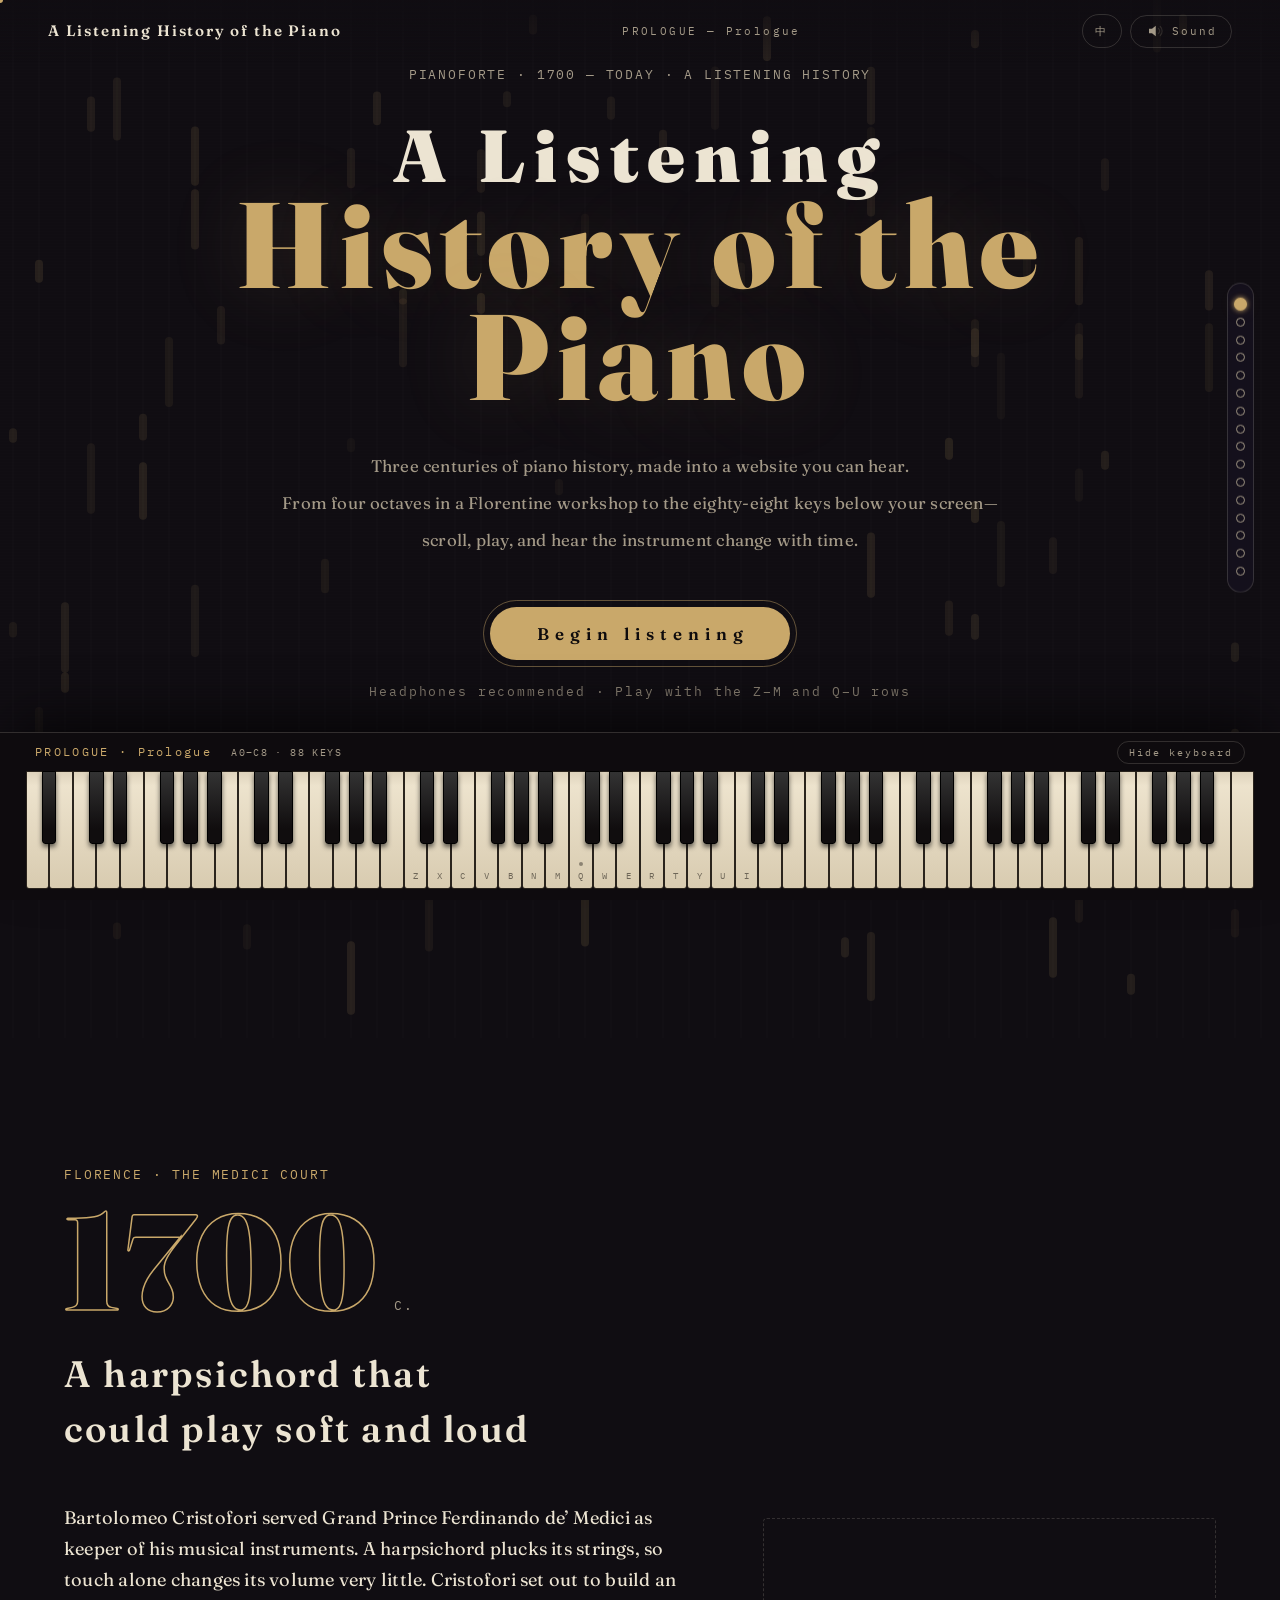
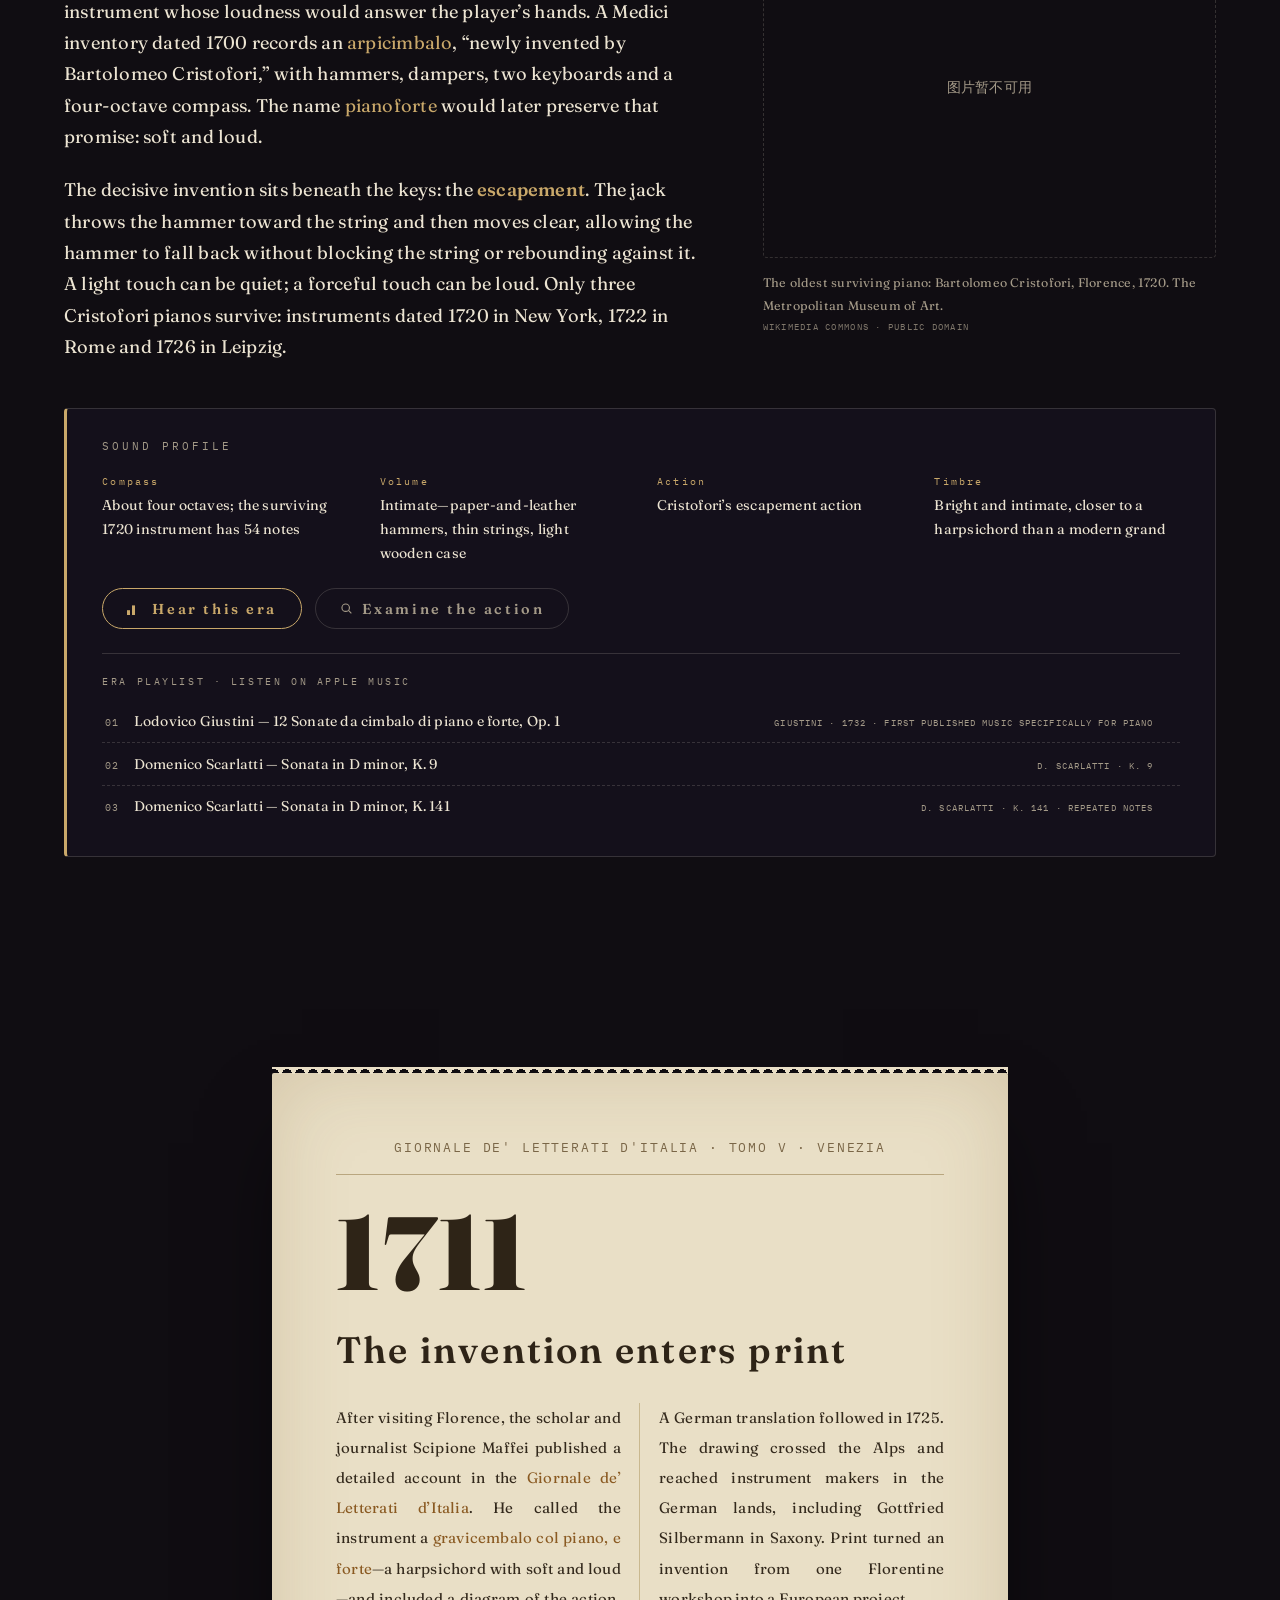
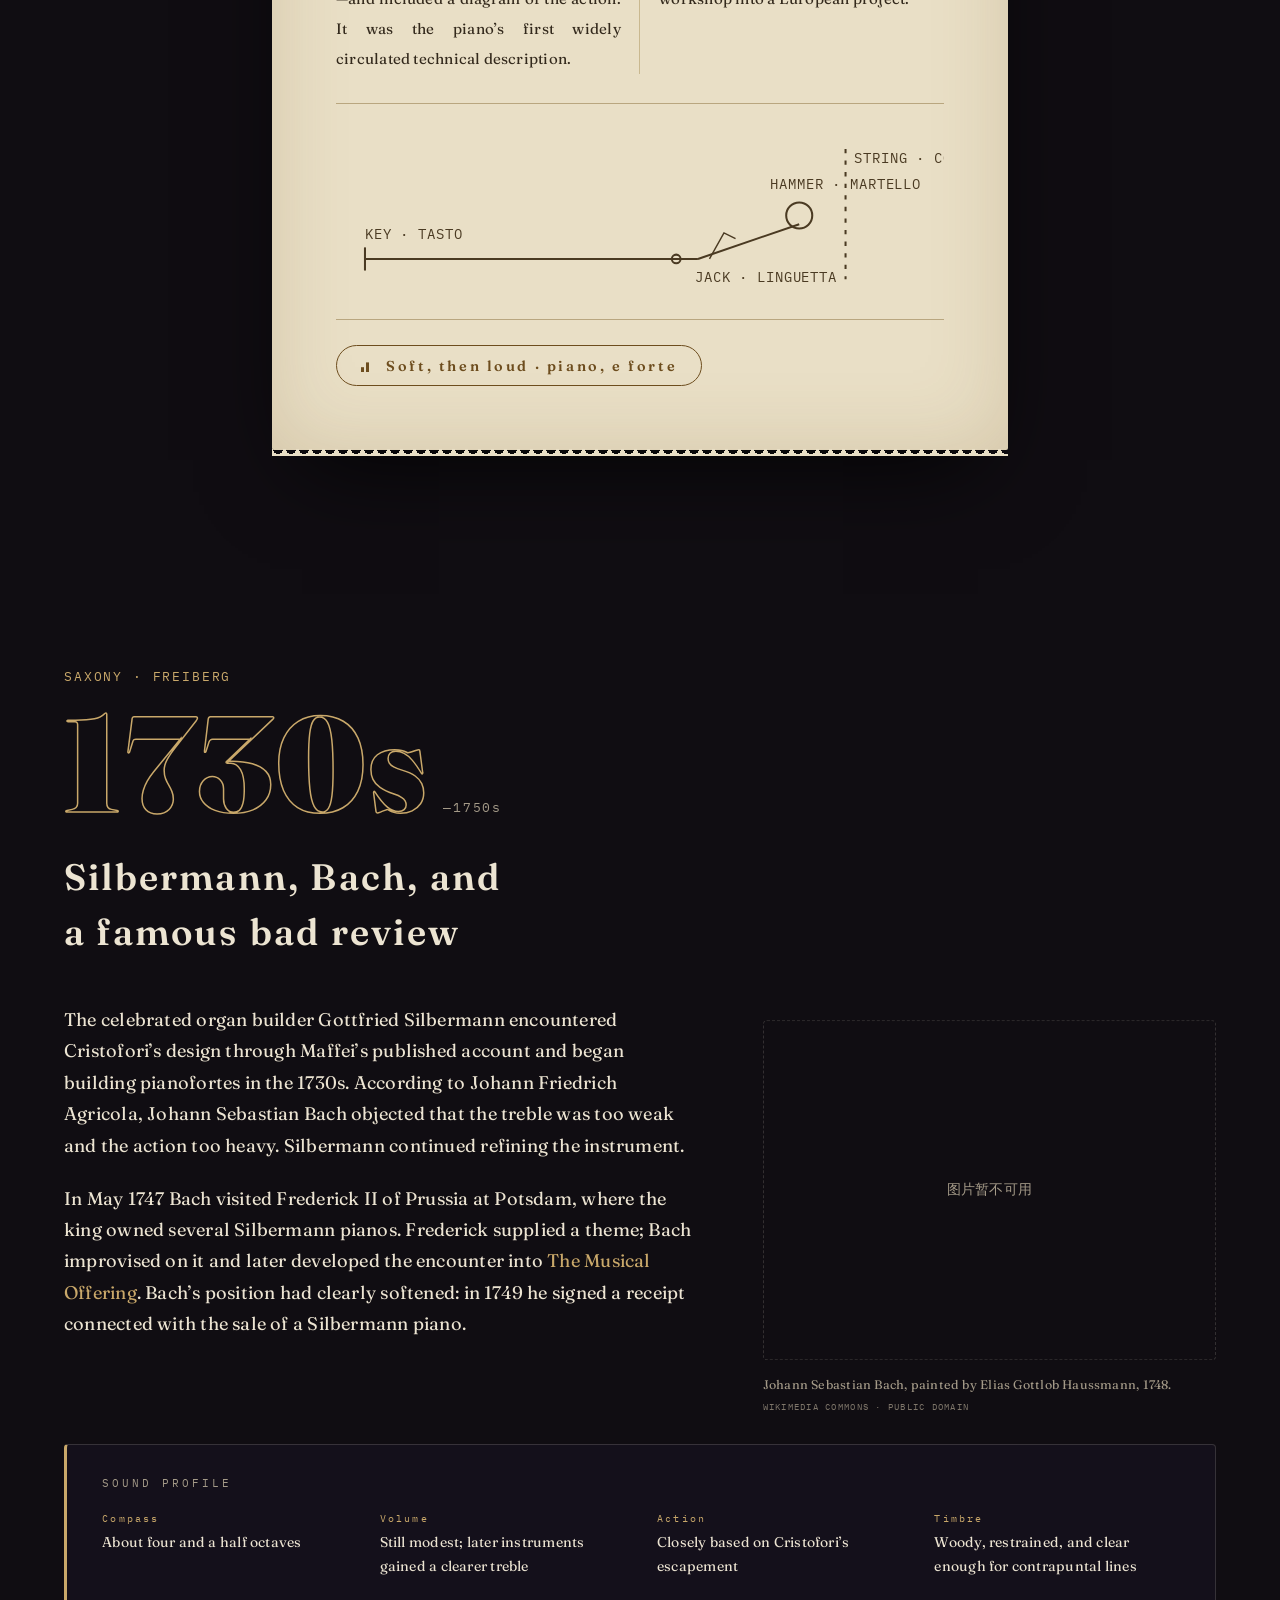
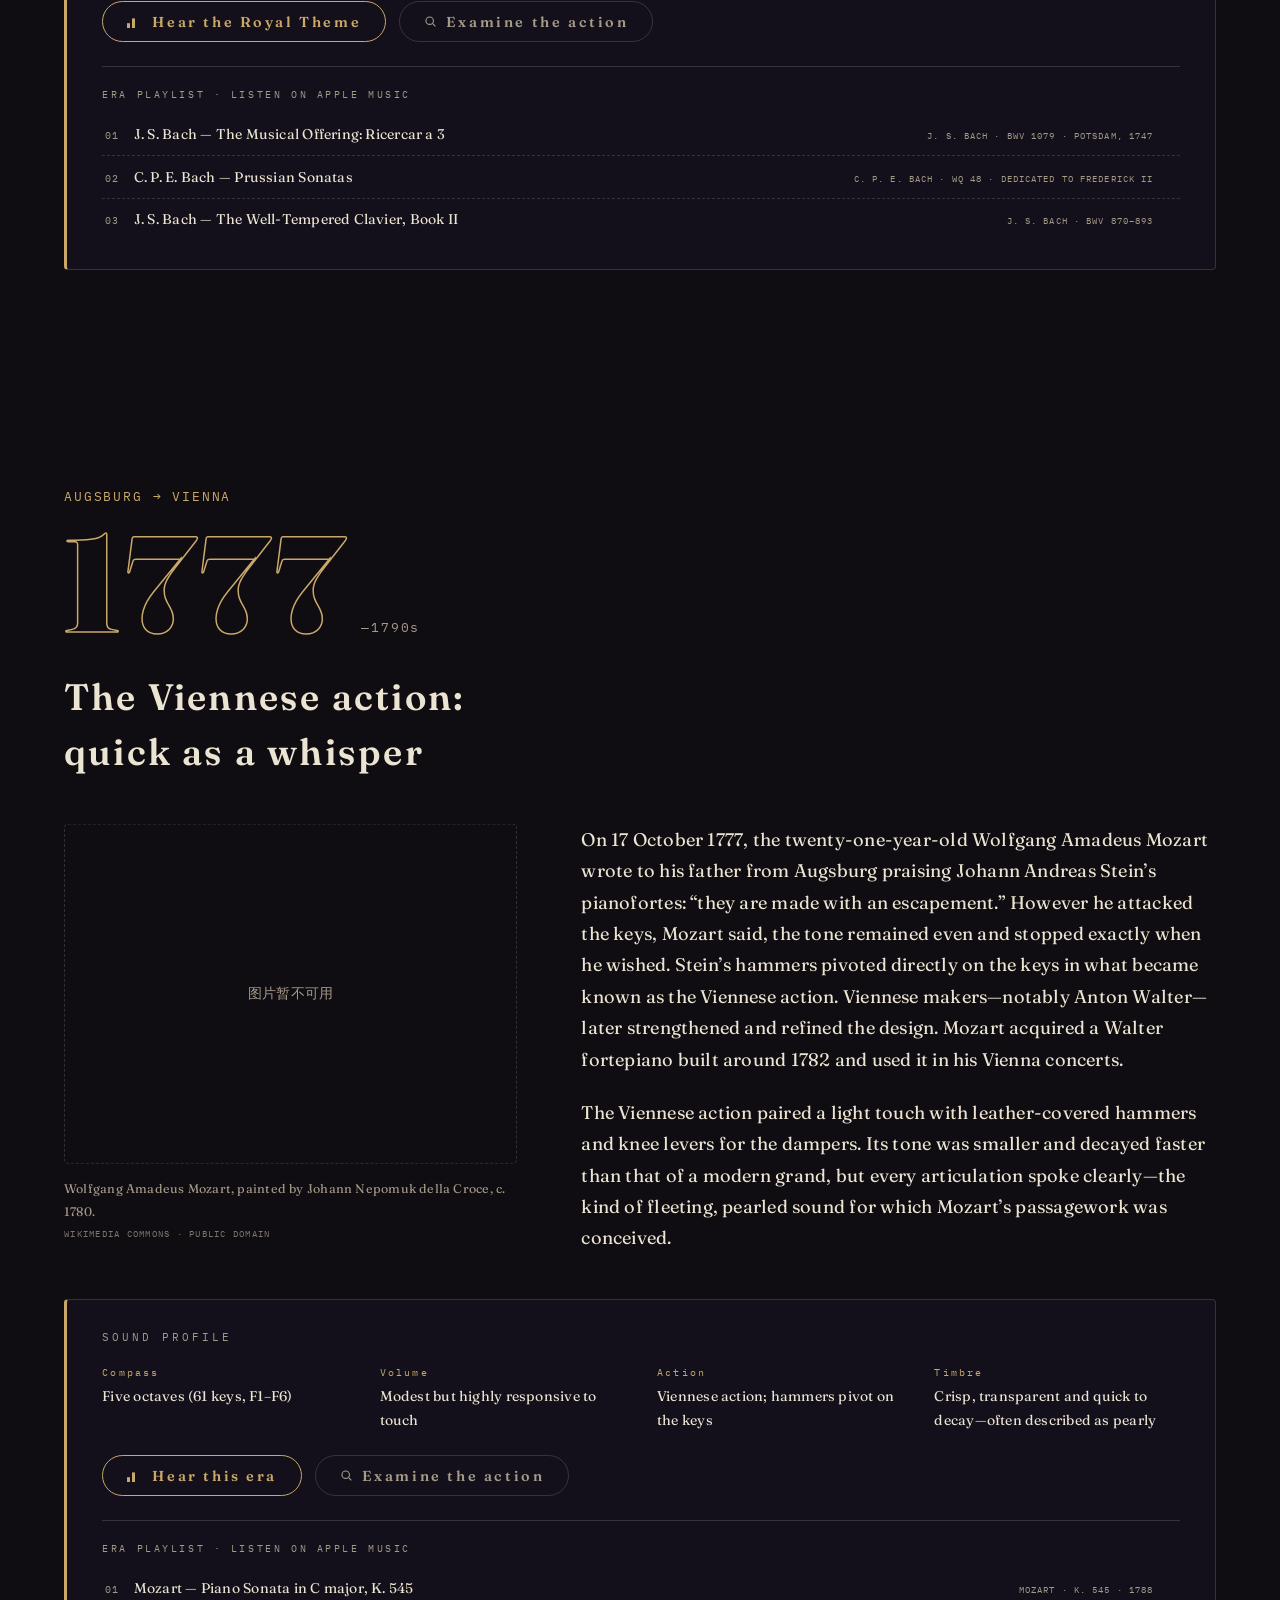
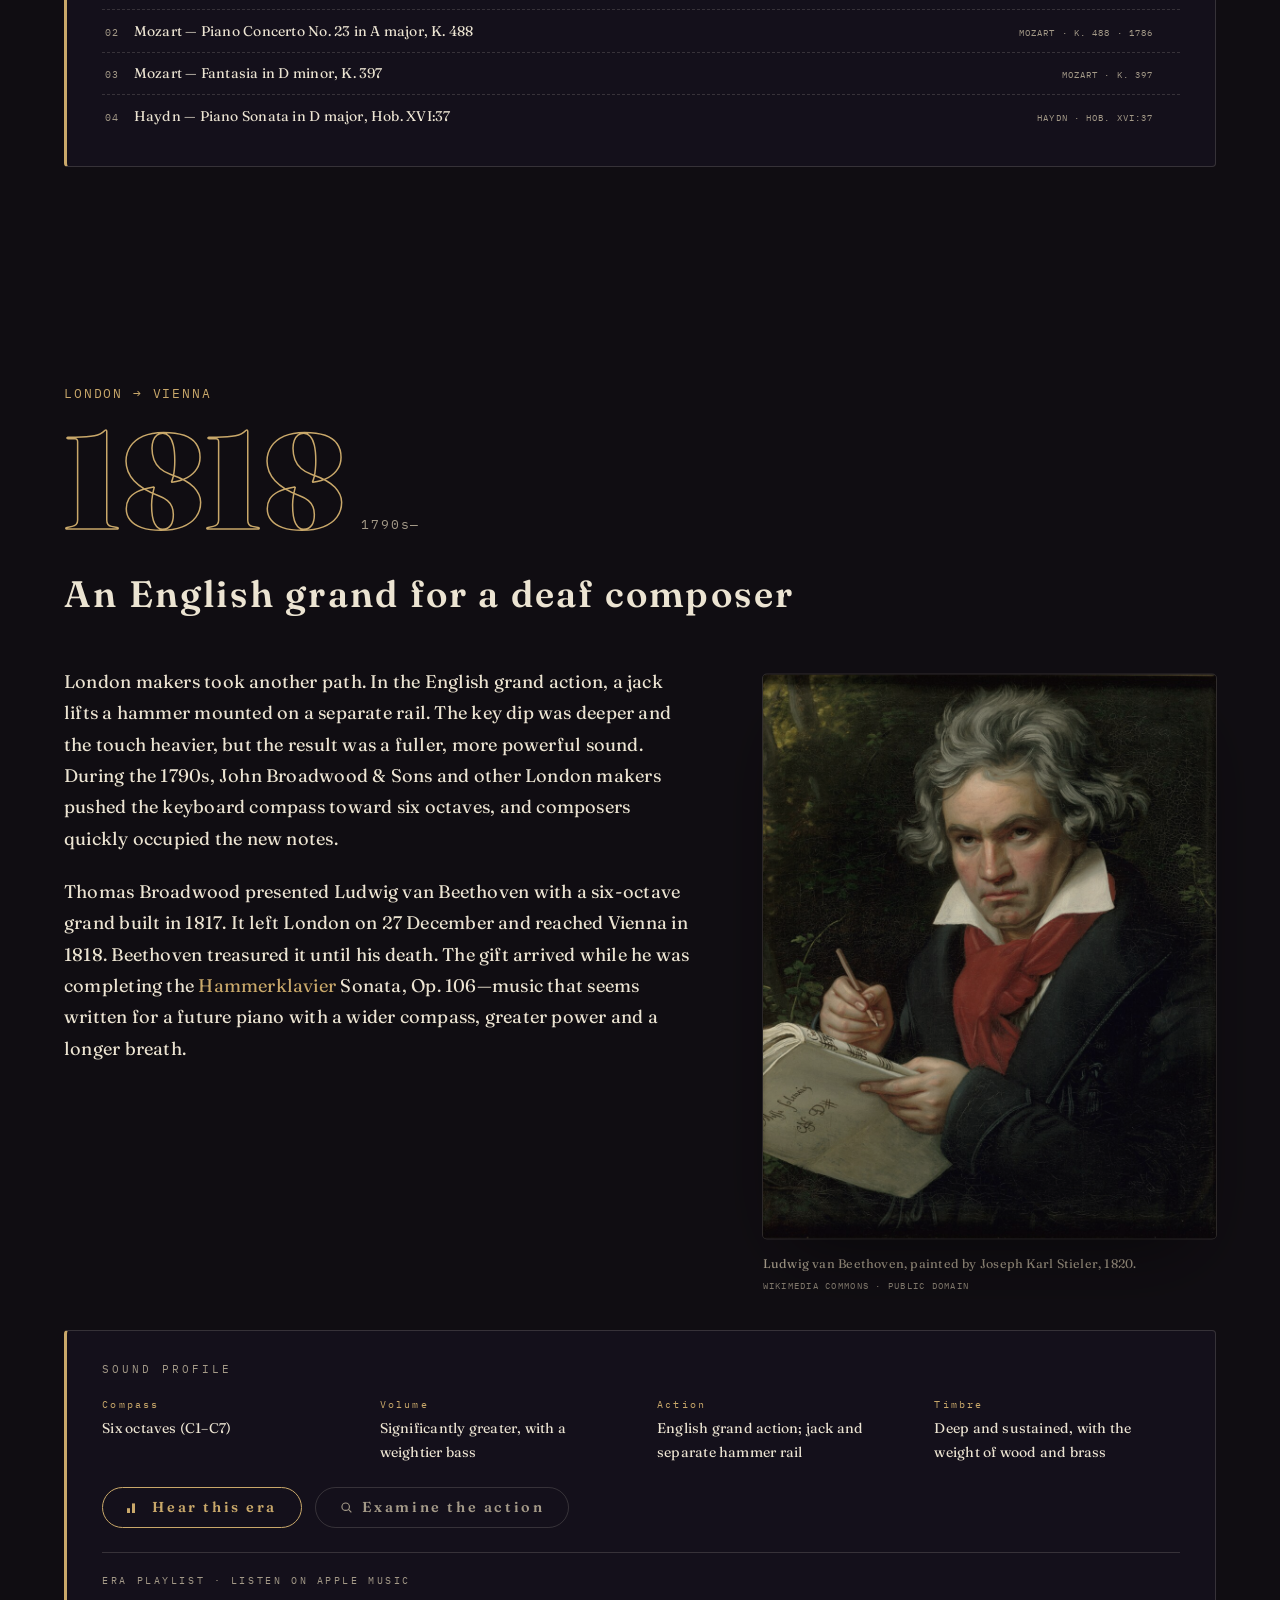
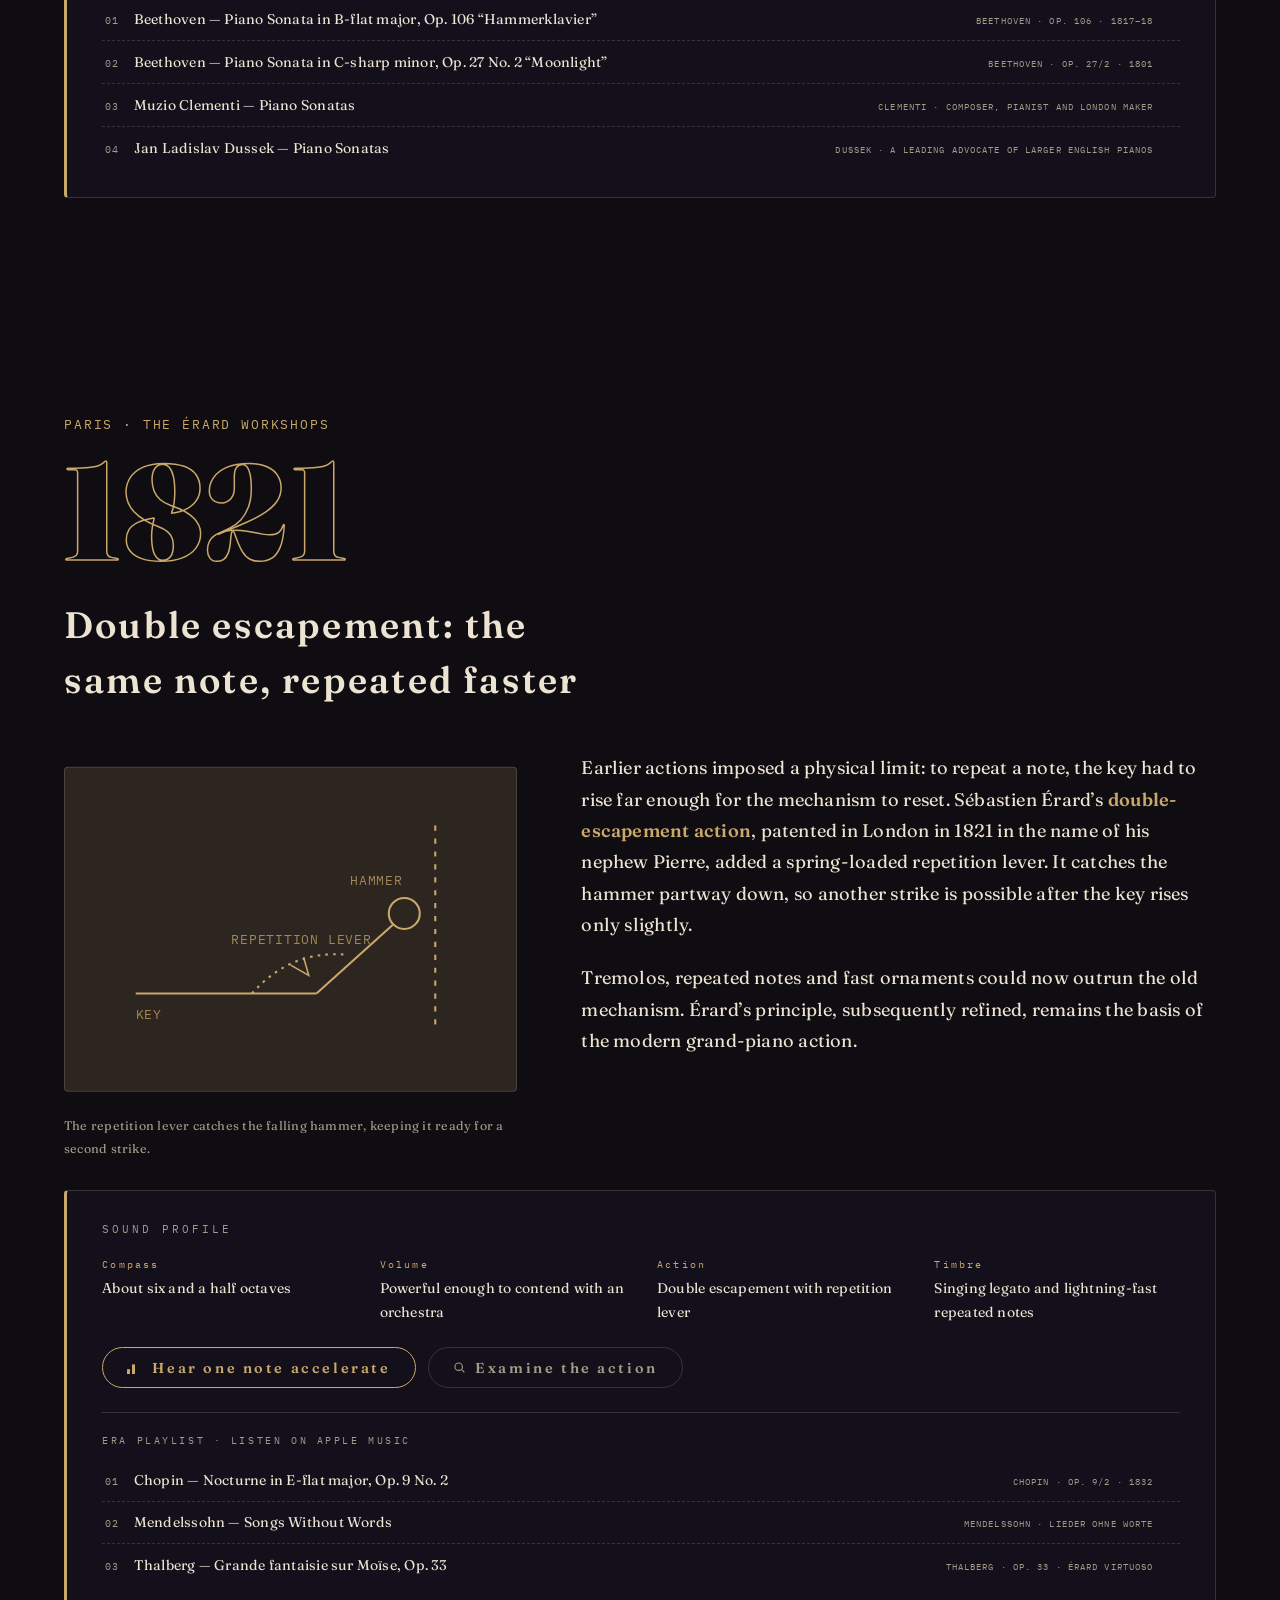
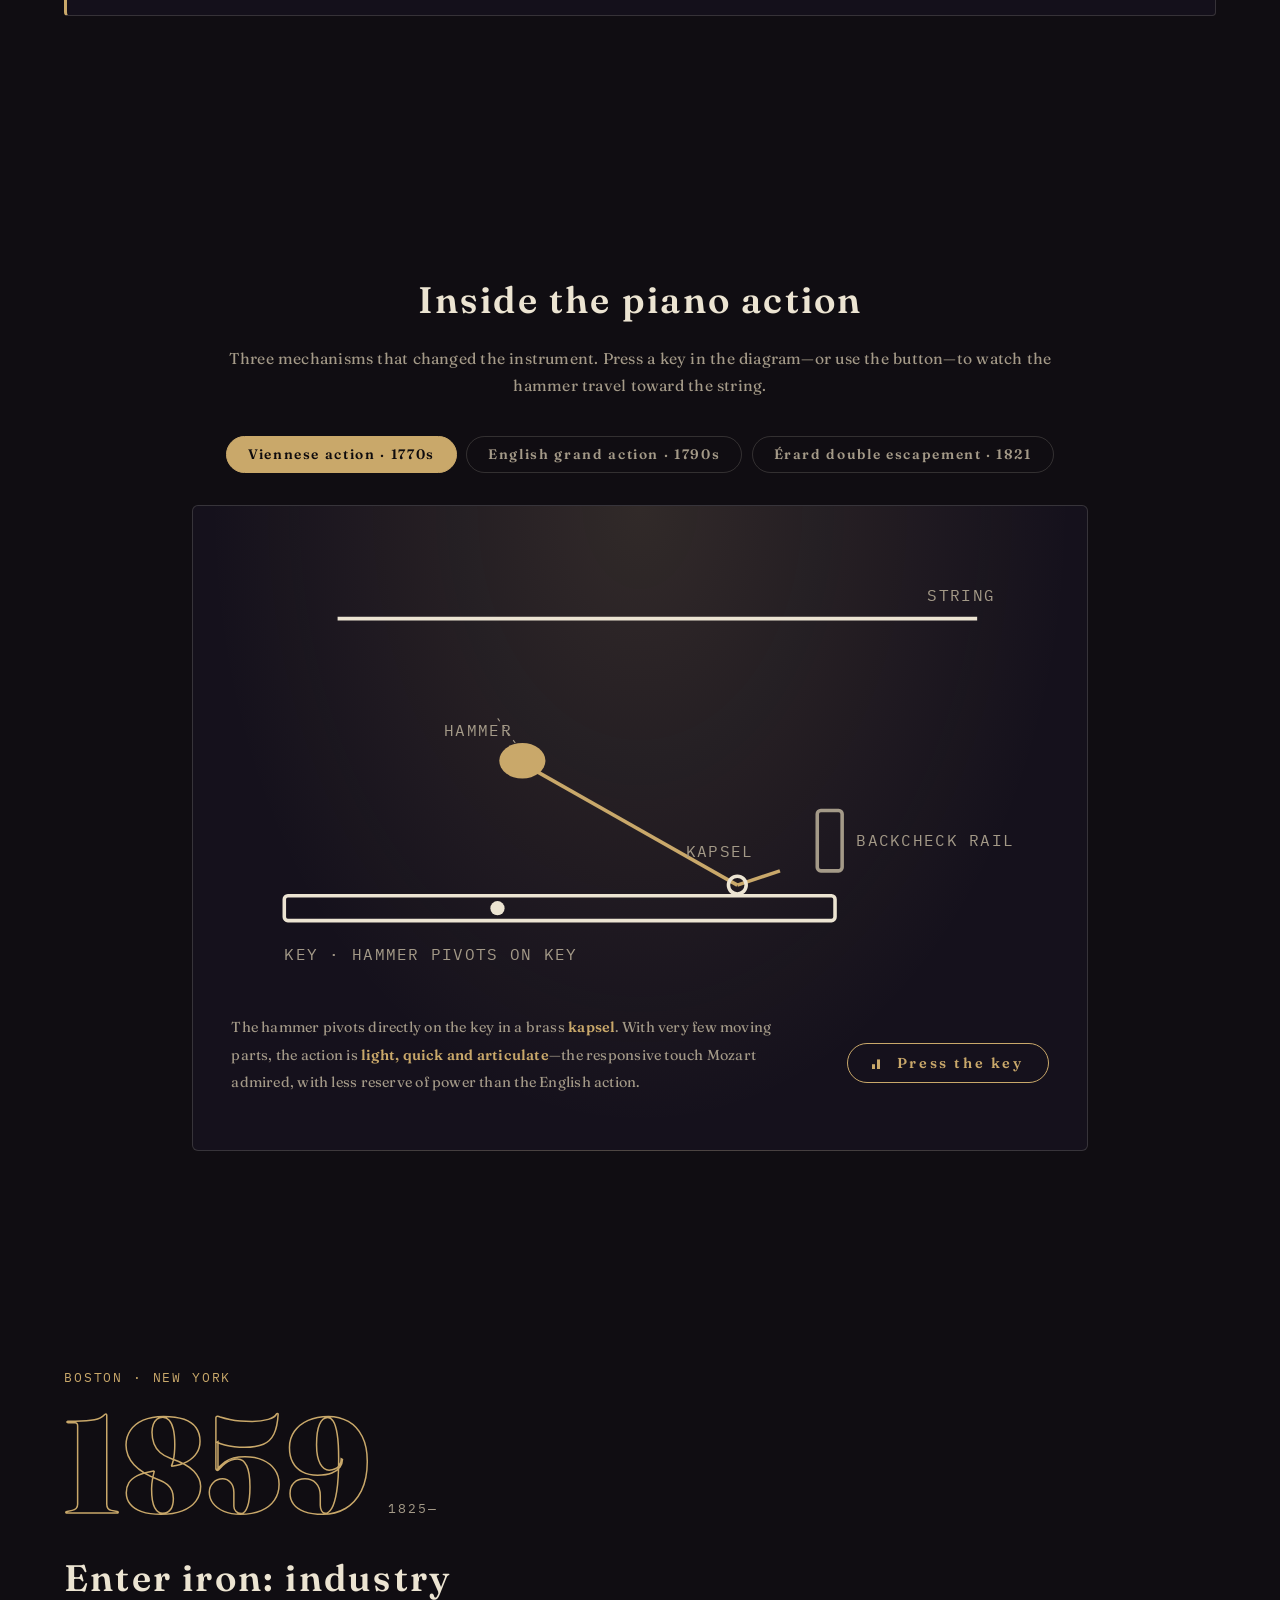
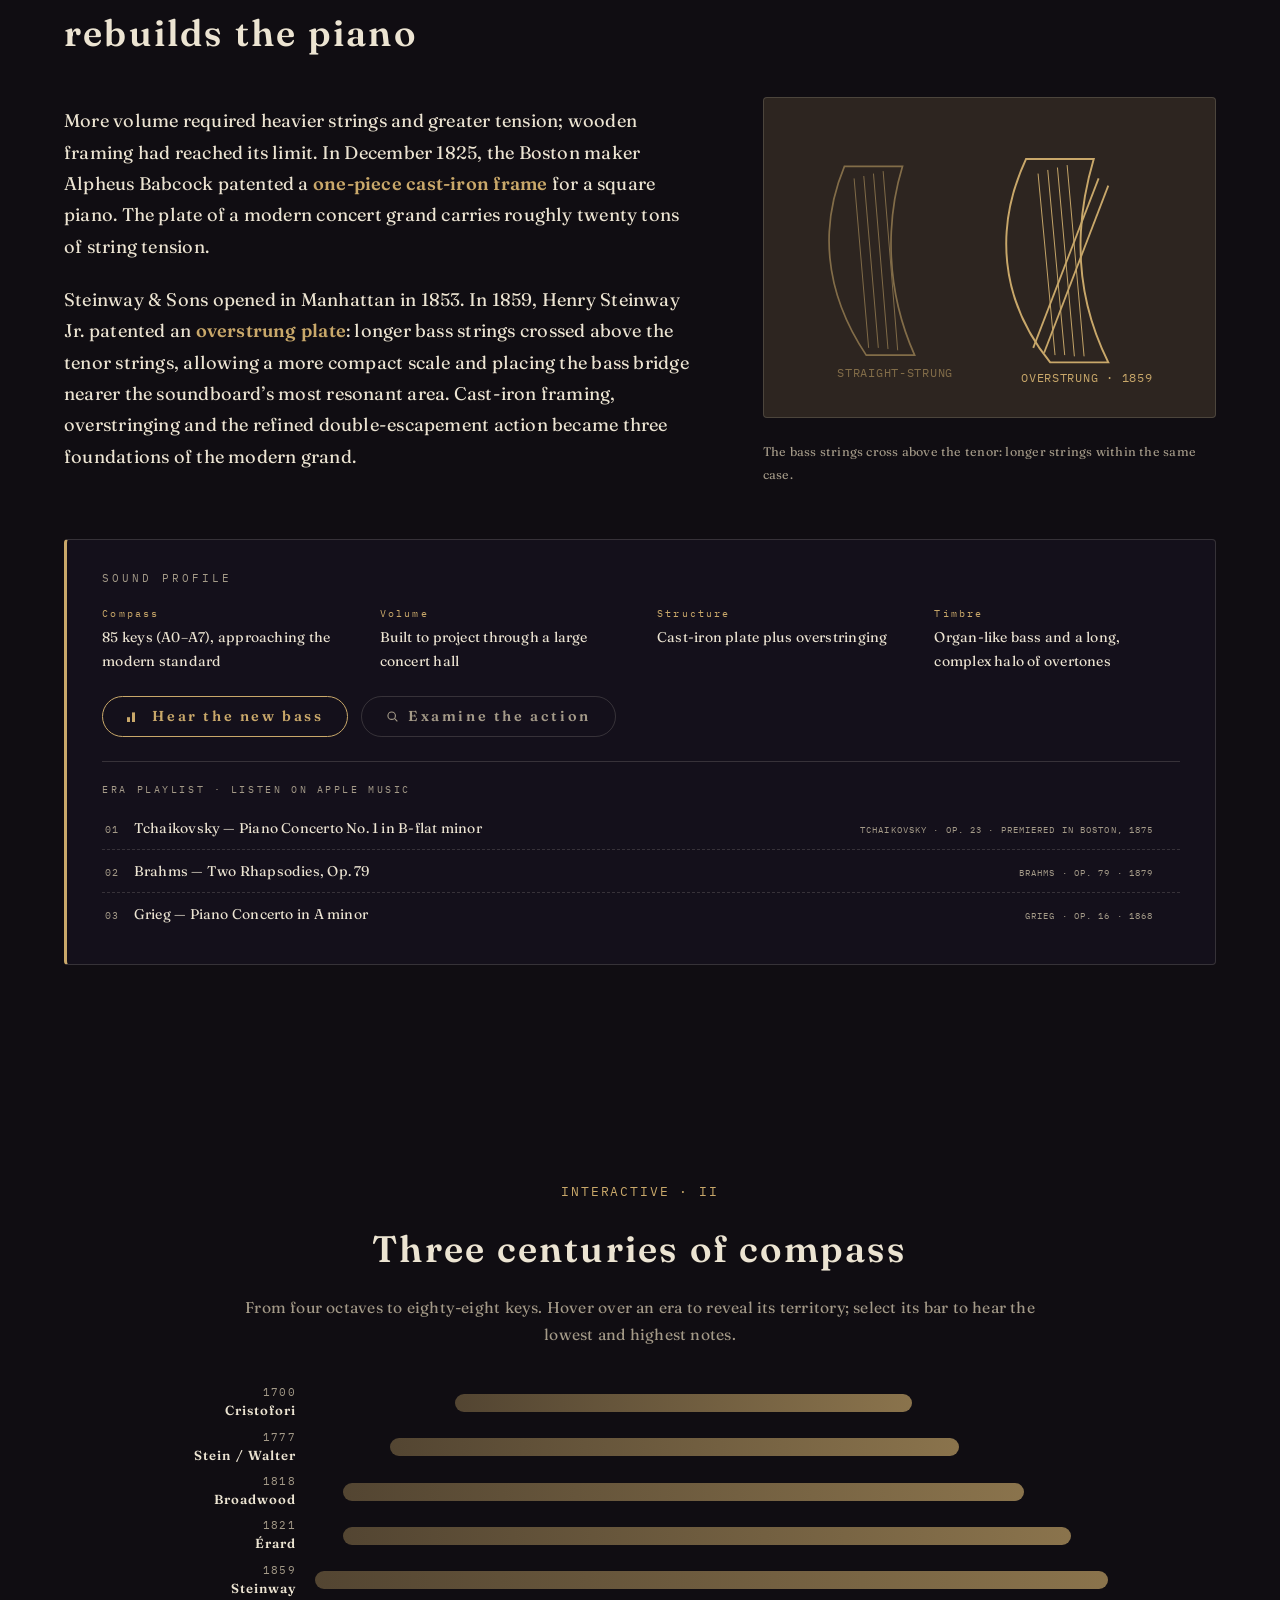
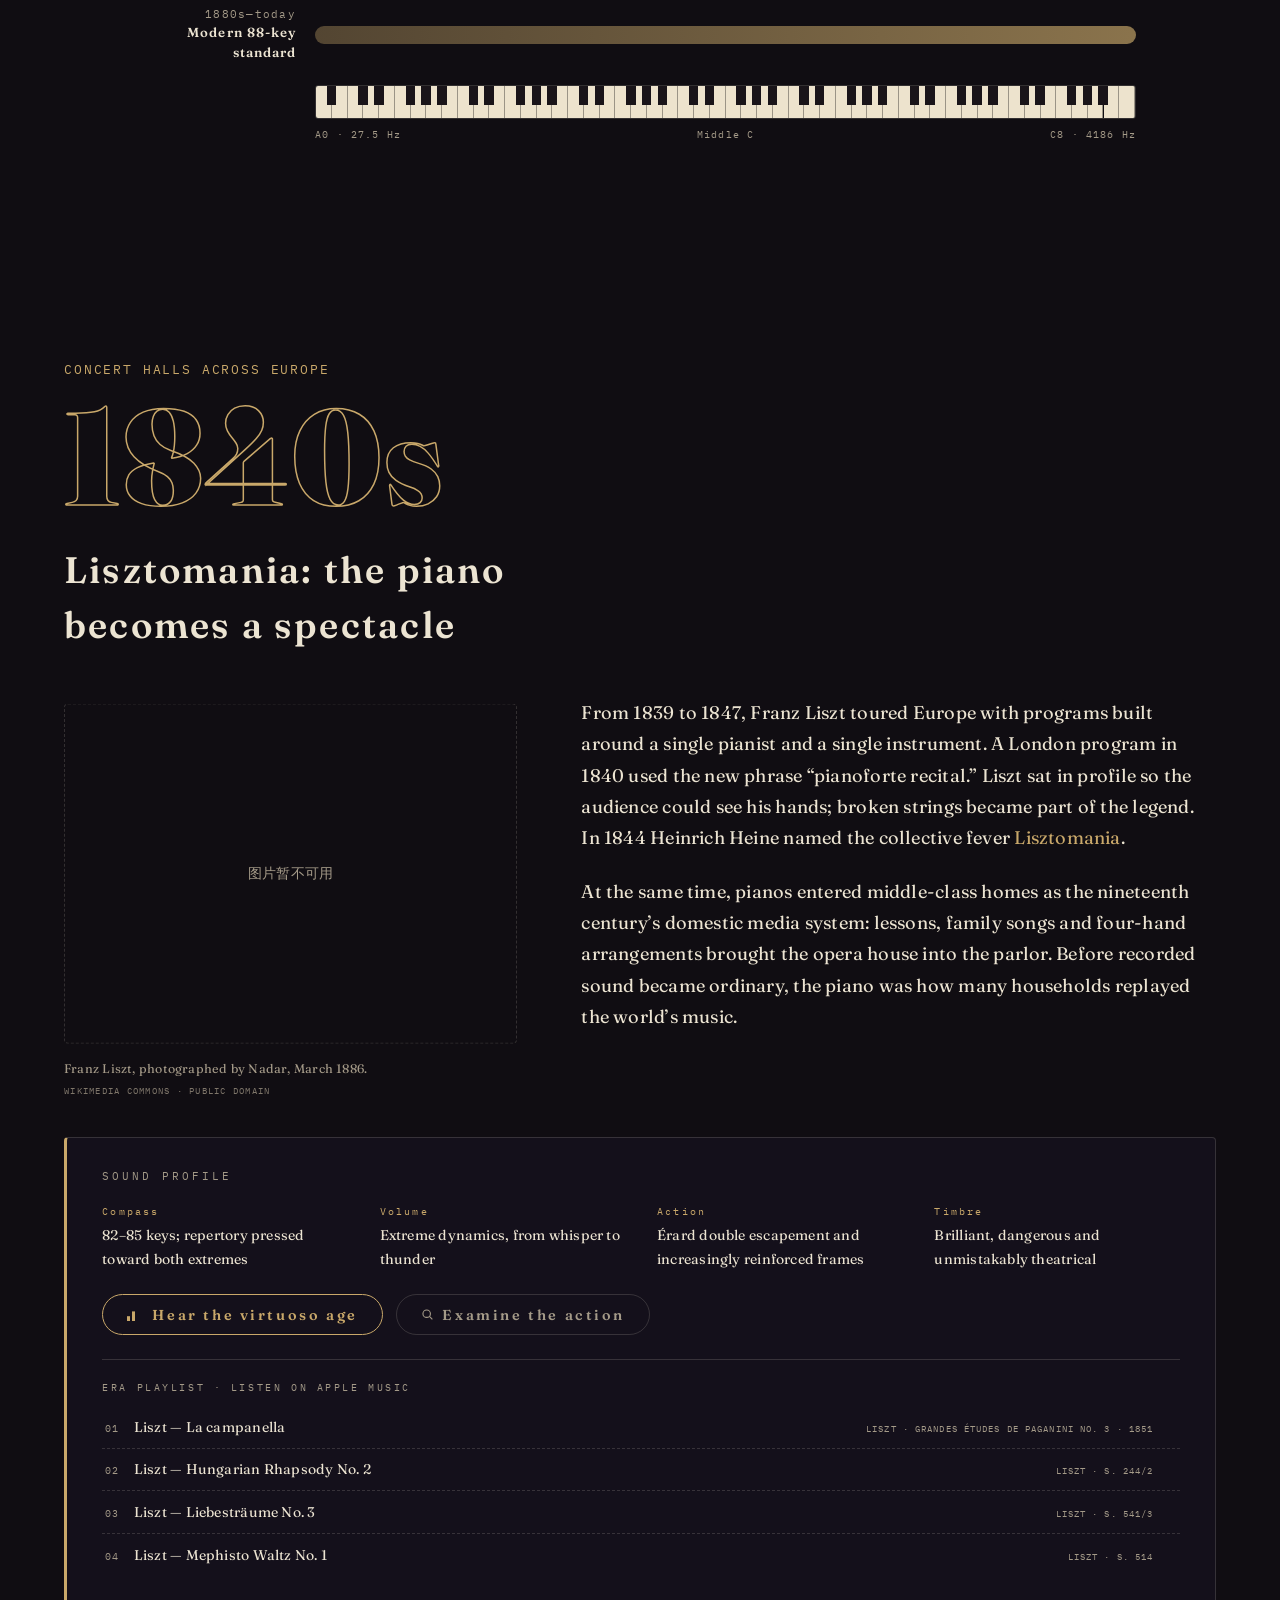
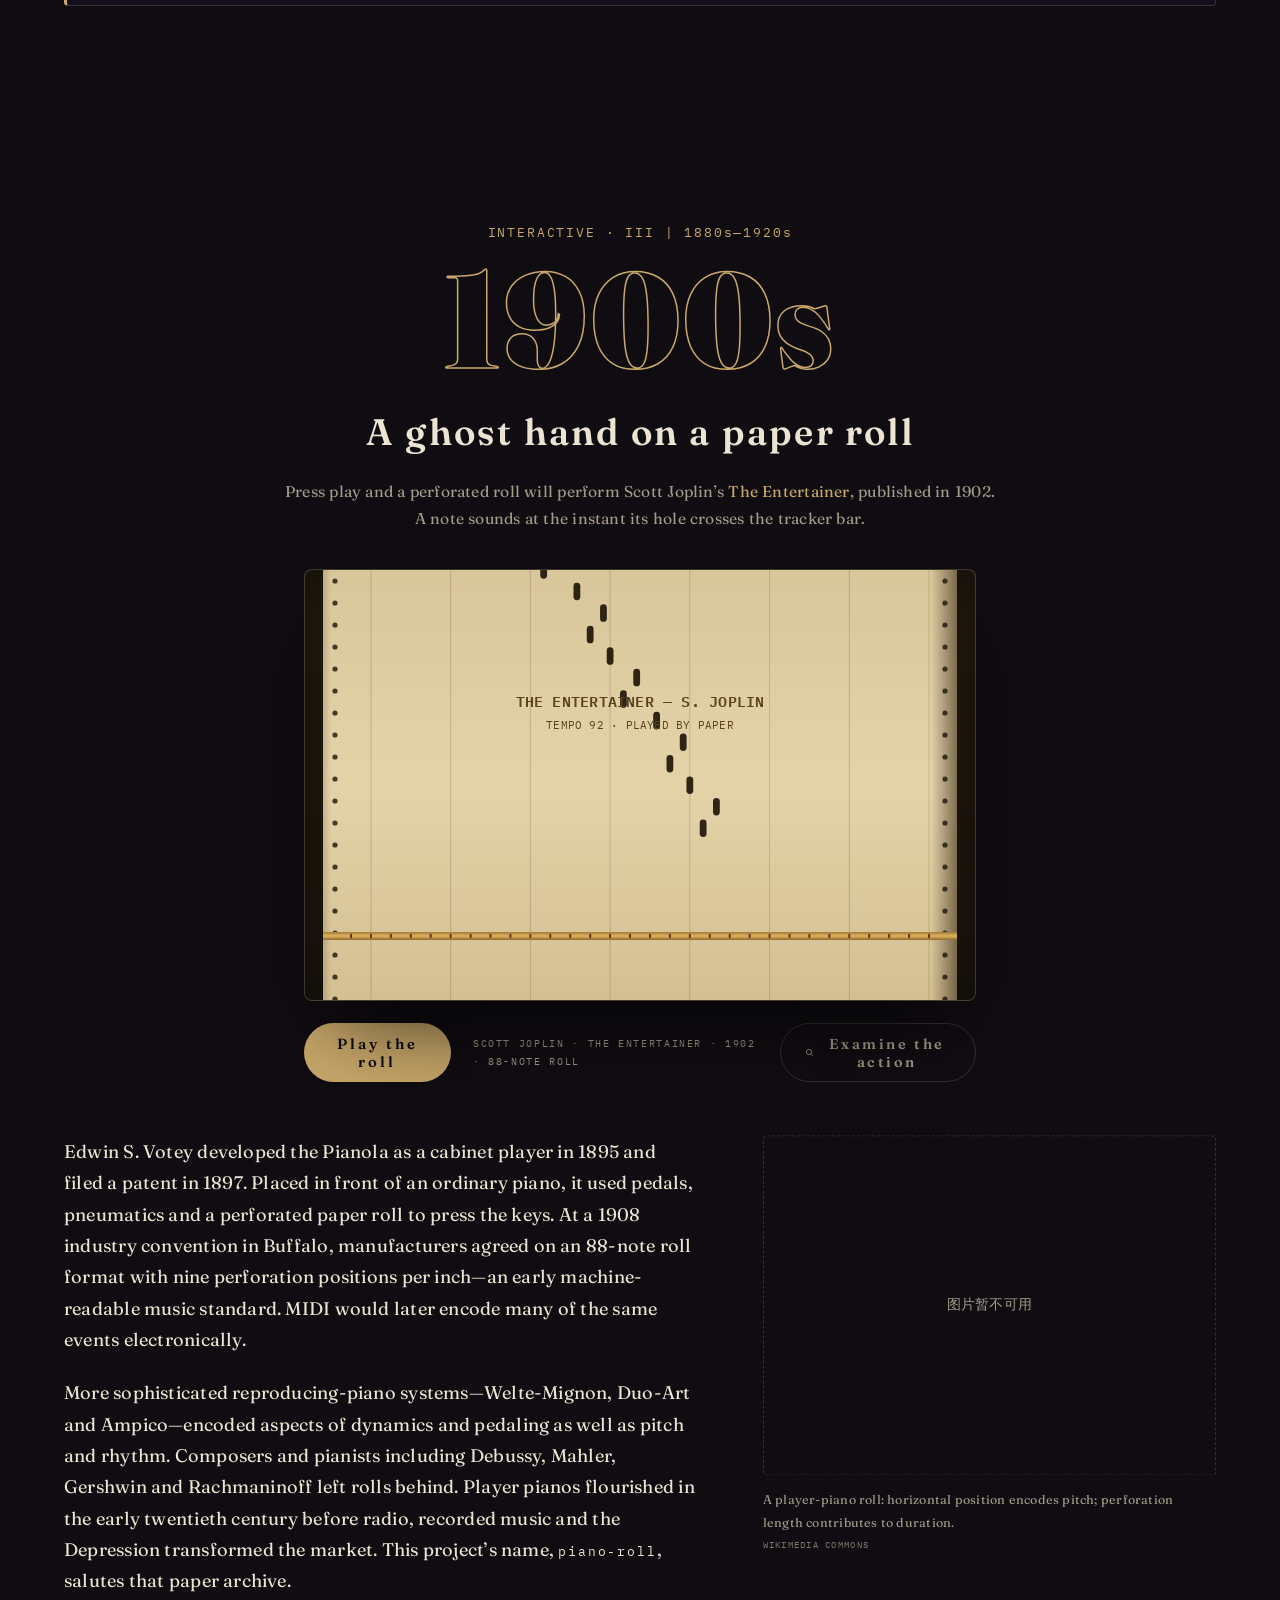
==== commit e4be8eed: "Add Vercel Web Analytics" ====
--- a/index-en.html
+++ b/index-en.html
@@ -66,6 +66,18 @@
     }
   }
   </script>
+  <script>
+    if (!['localhost', '127.0.0.1', '[::1]'].includes(window.location.hostname)) {
+      window.va = window.va || function () {
+        (window.vaq = window.vaq || []).push(arguments);
+      };
+
+      const analyticsScript = document.createElement('script');
+      analyticsScript.defer = true;
+      analyticsScript.src = '/_vercel/insights/script.js';
+      document.head.appendChild(analyticsScript);
+    }
+  </script>
 </head>
 <body data-era="prelude">
 
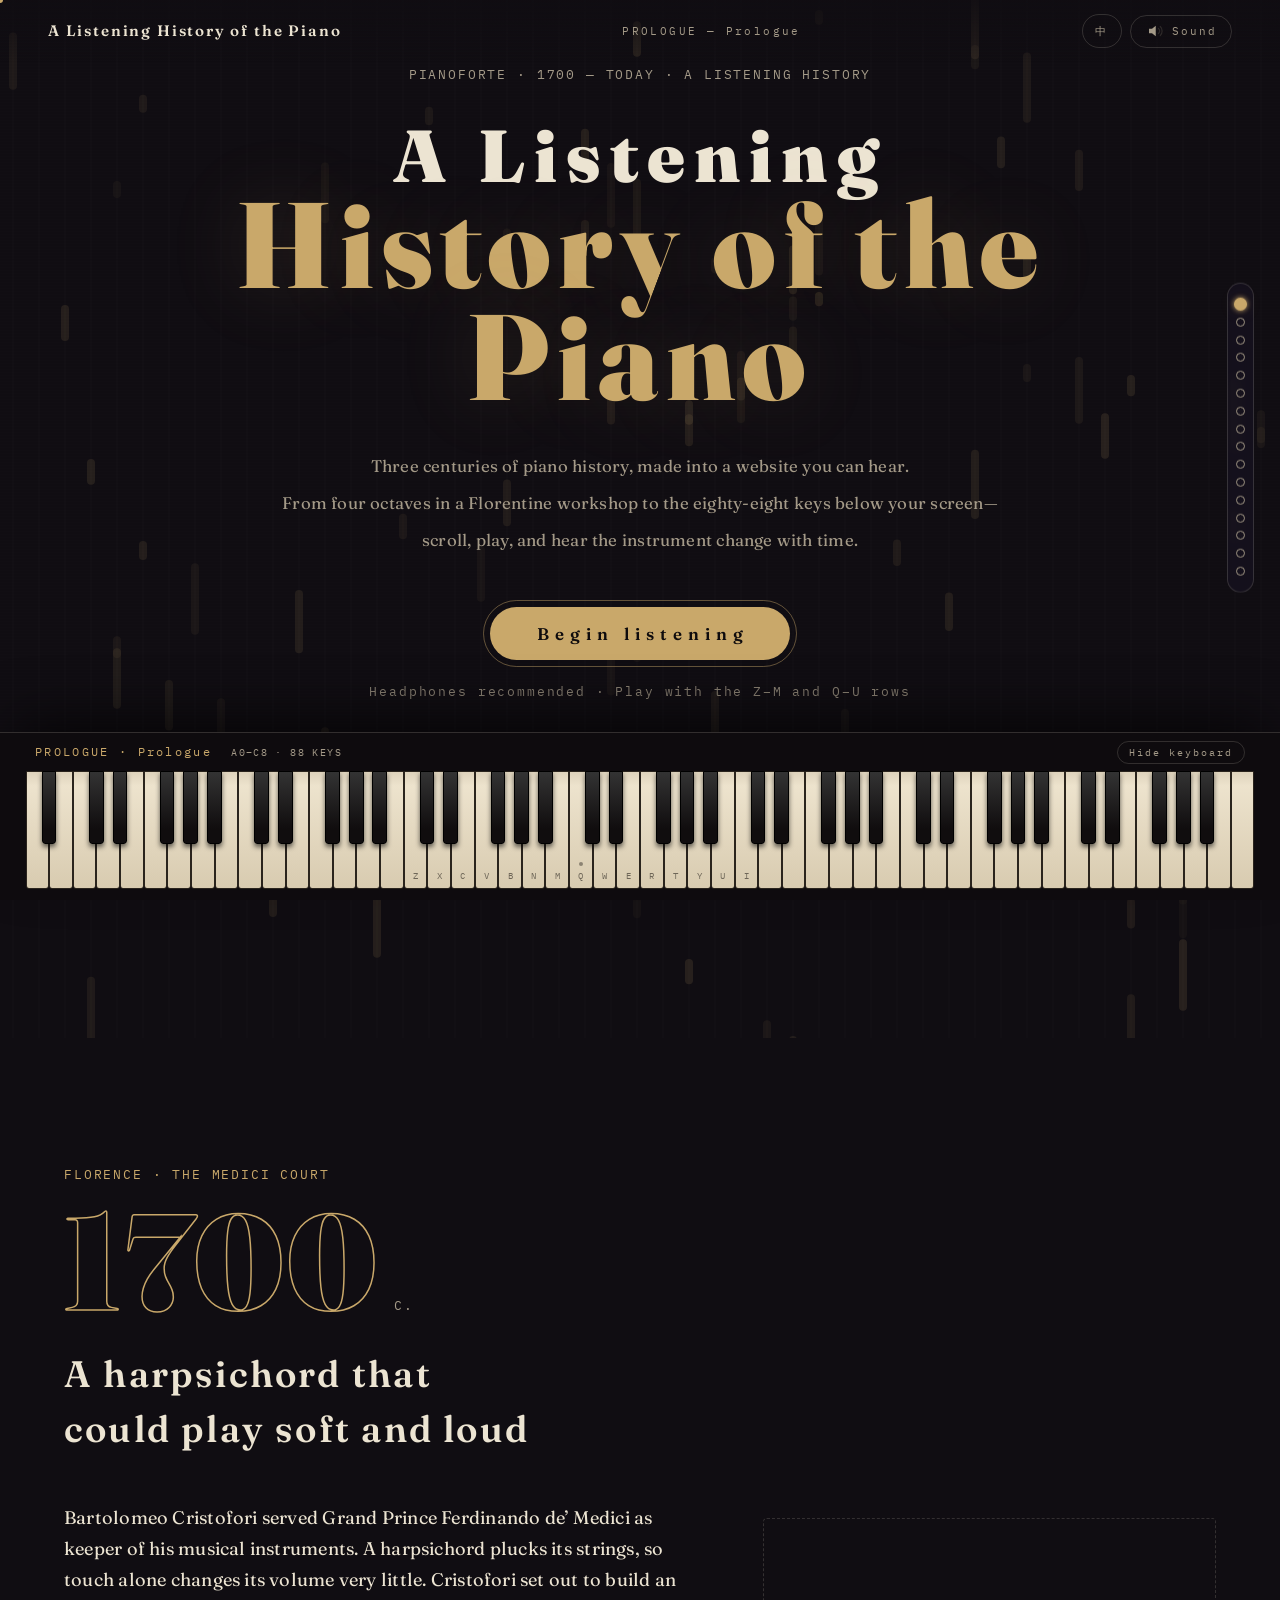
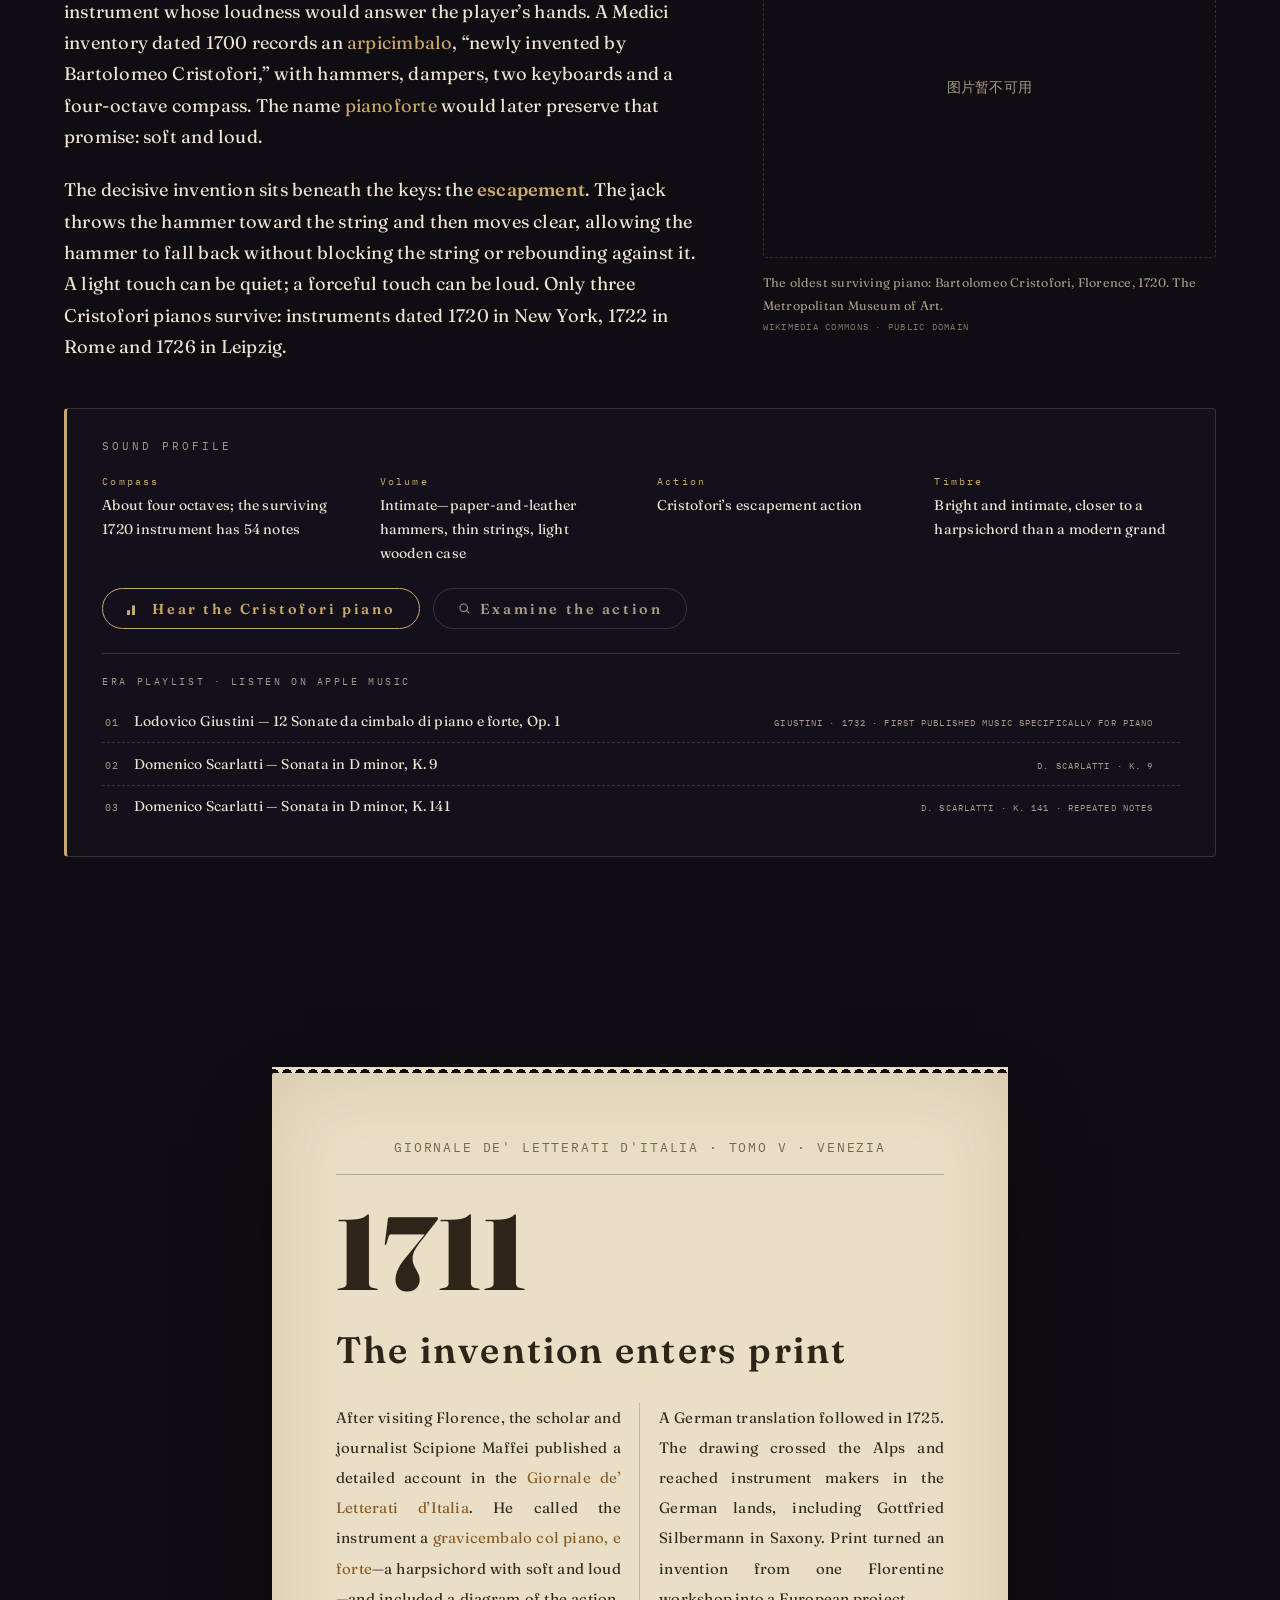
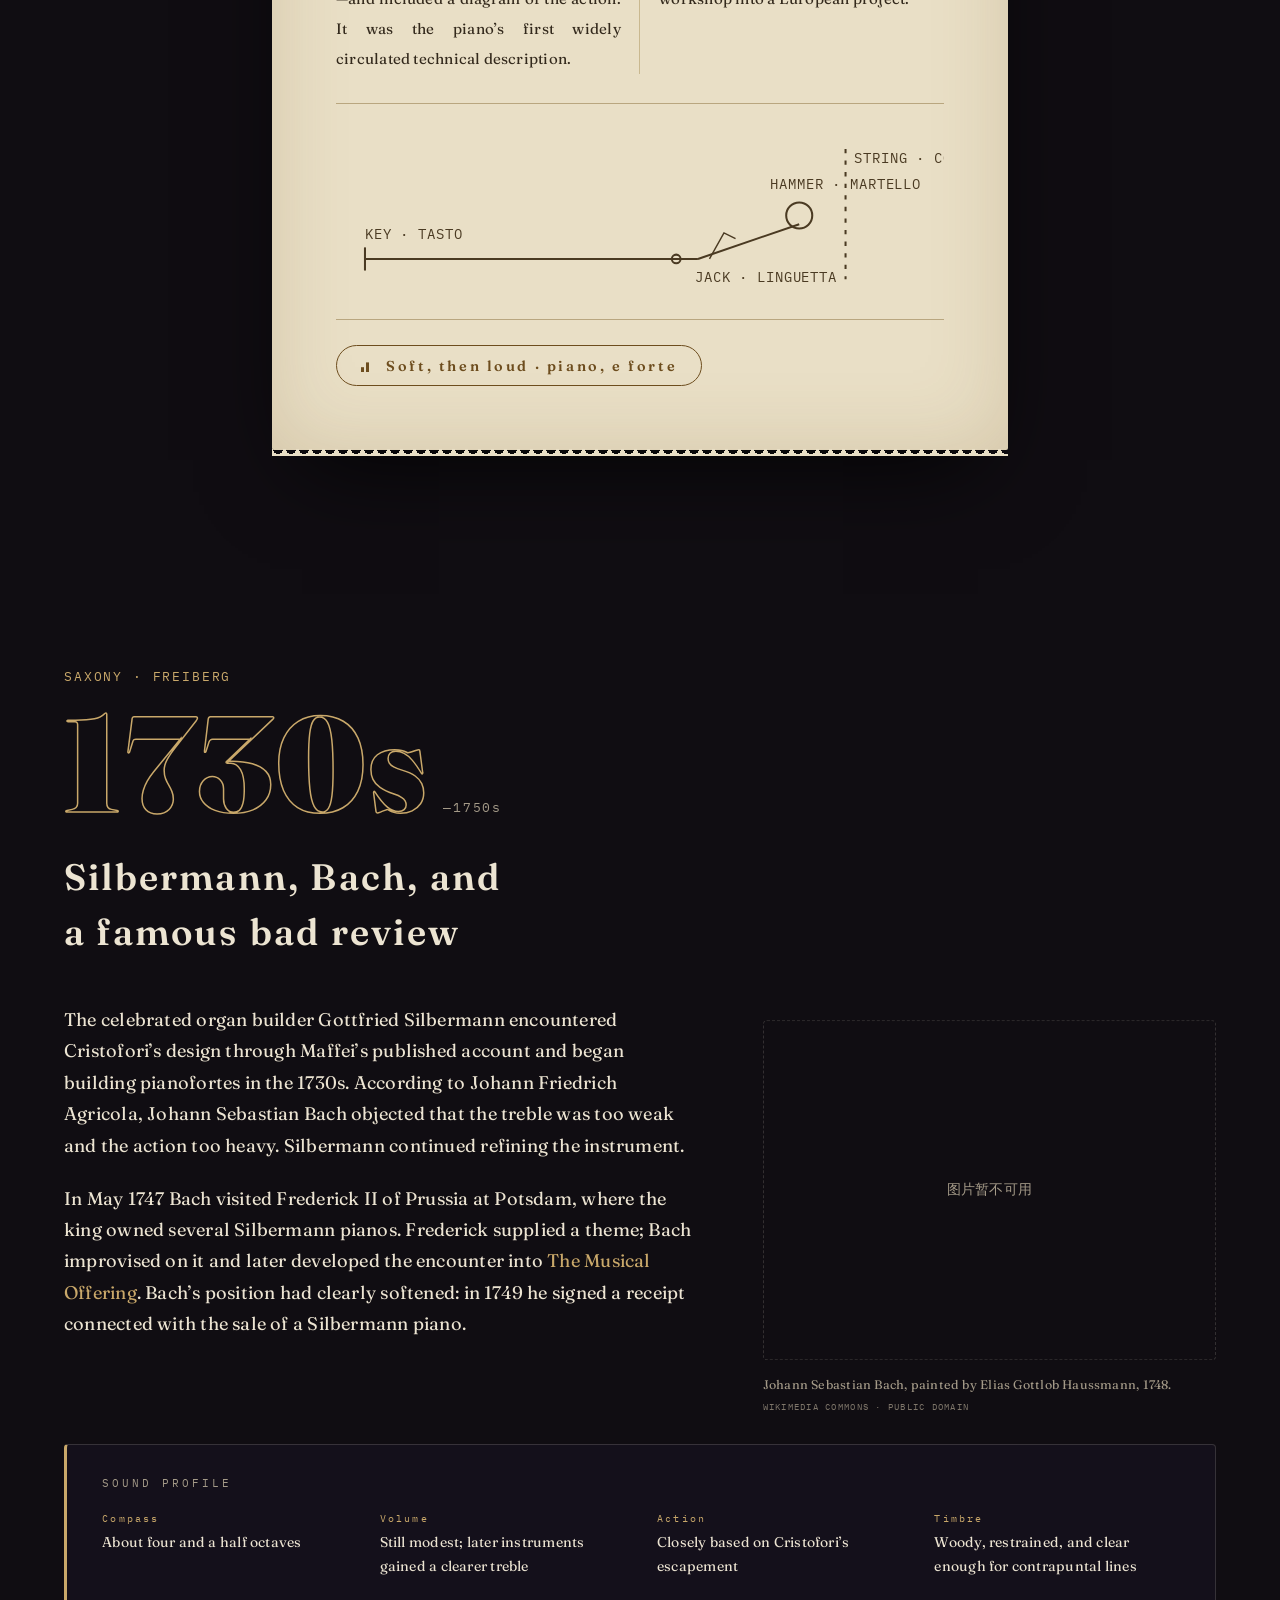
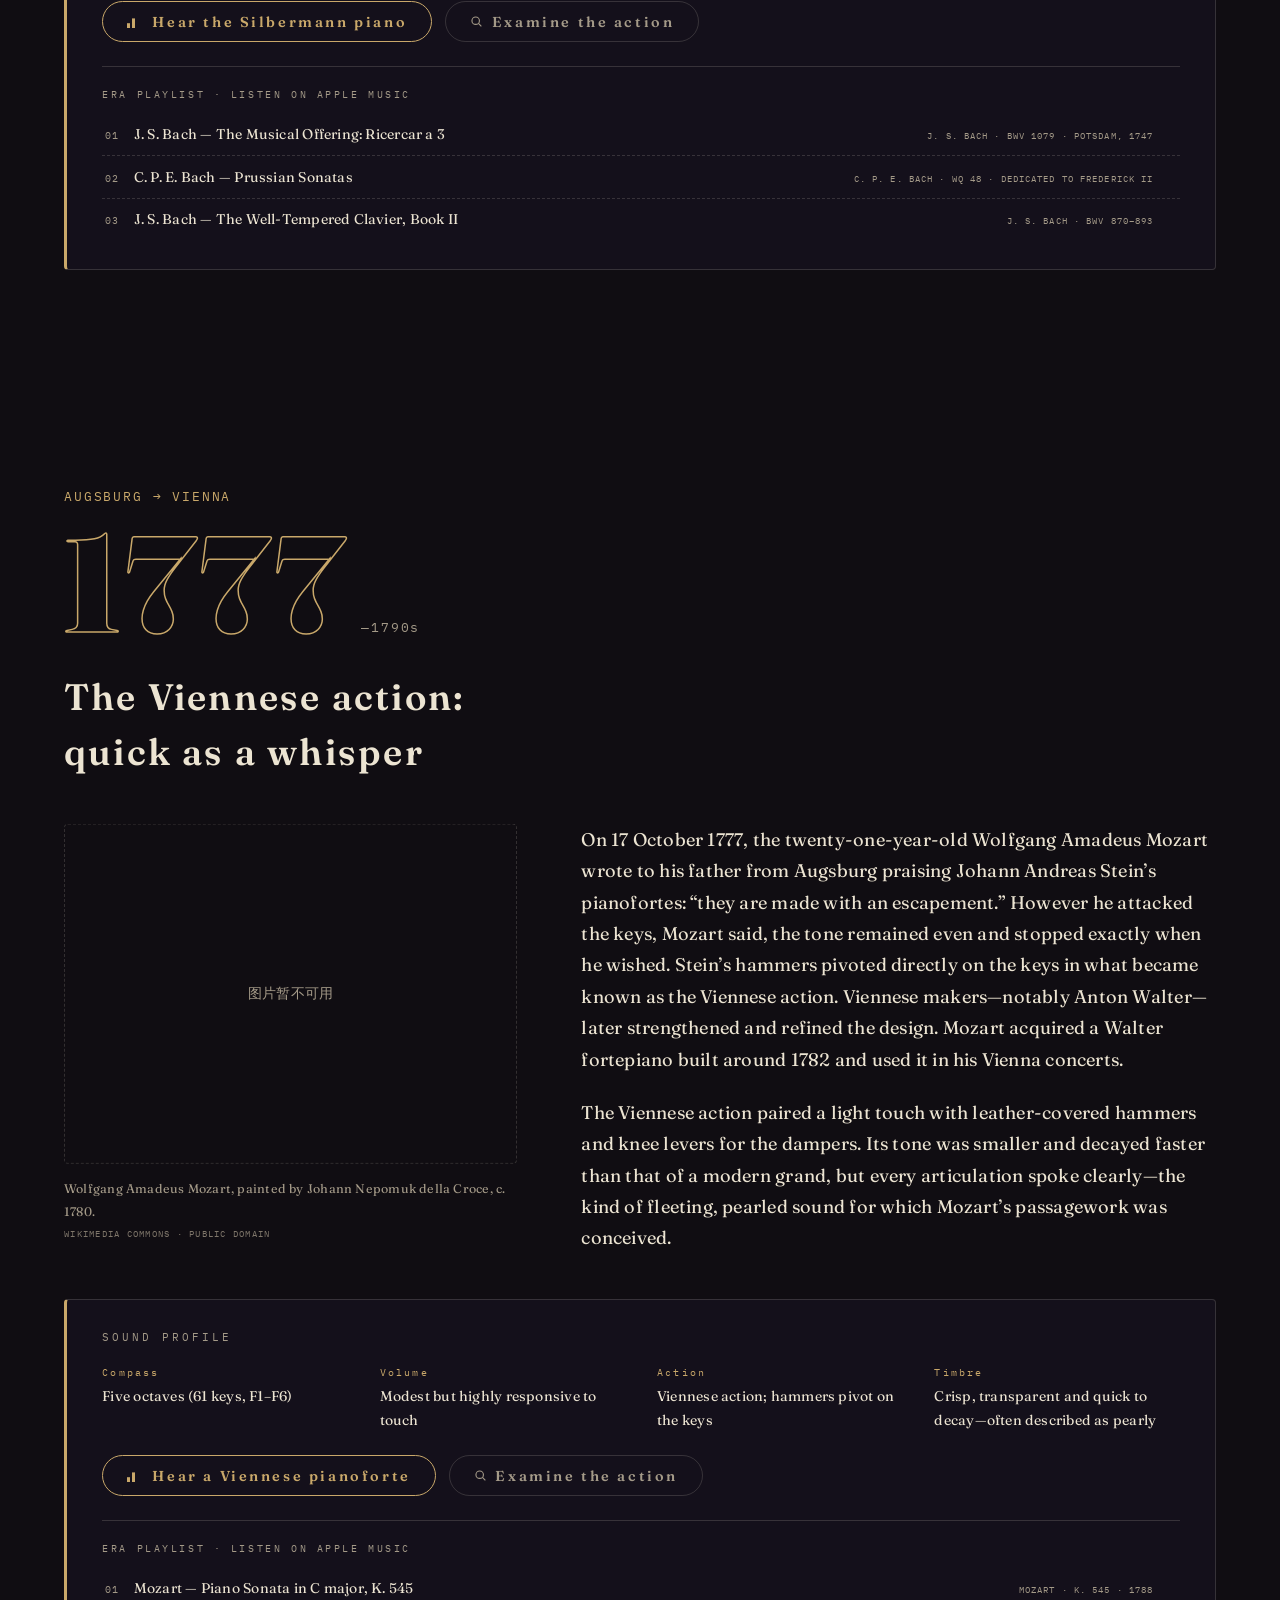
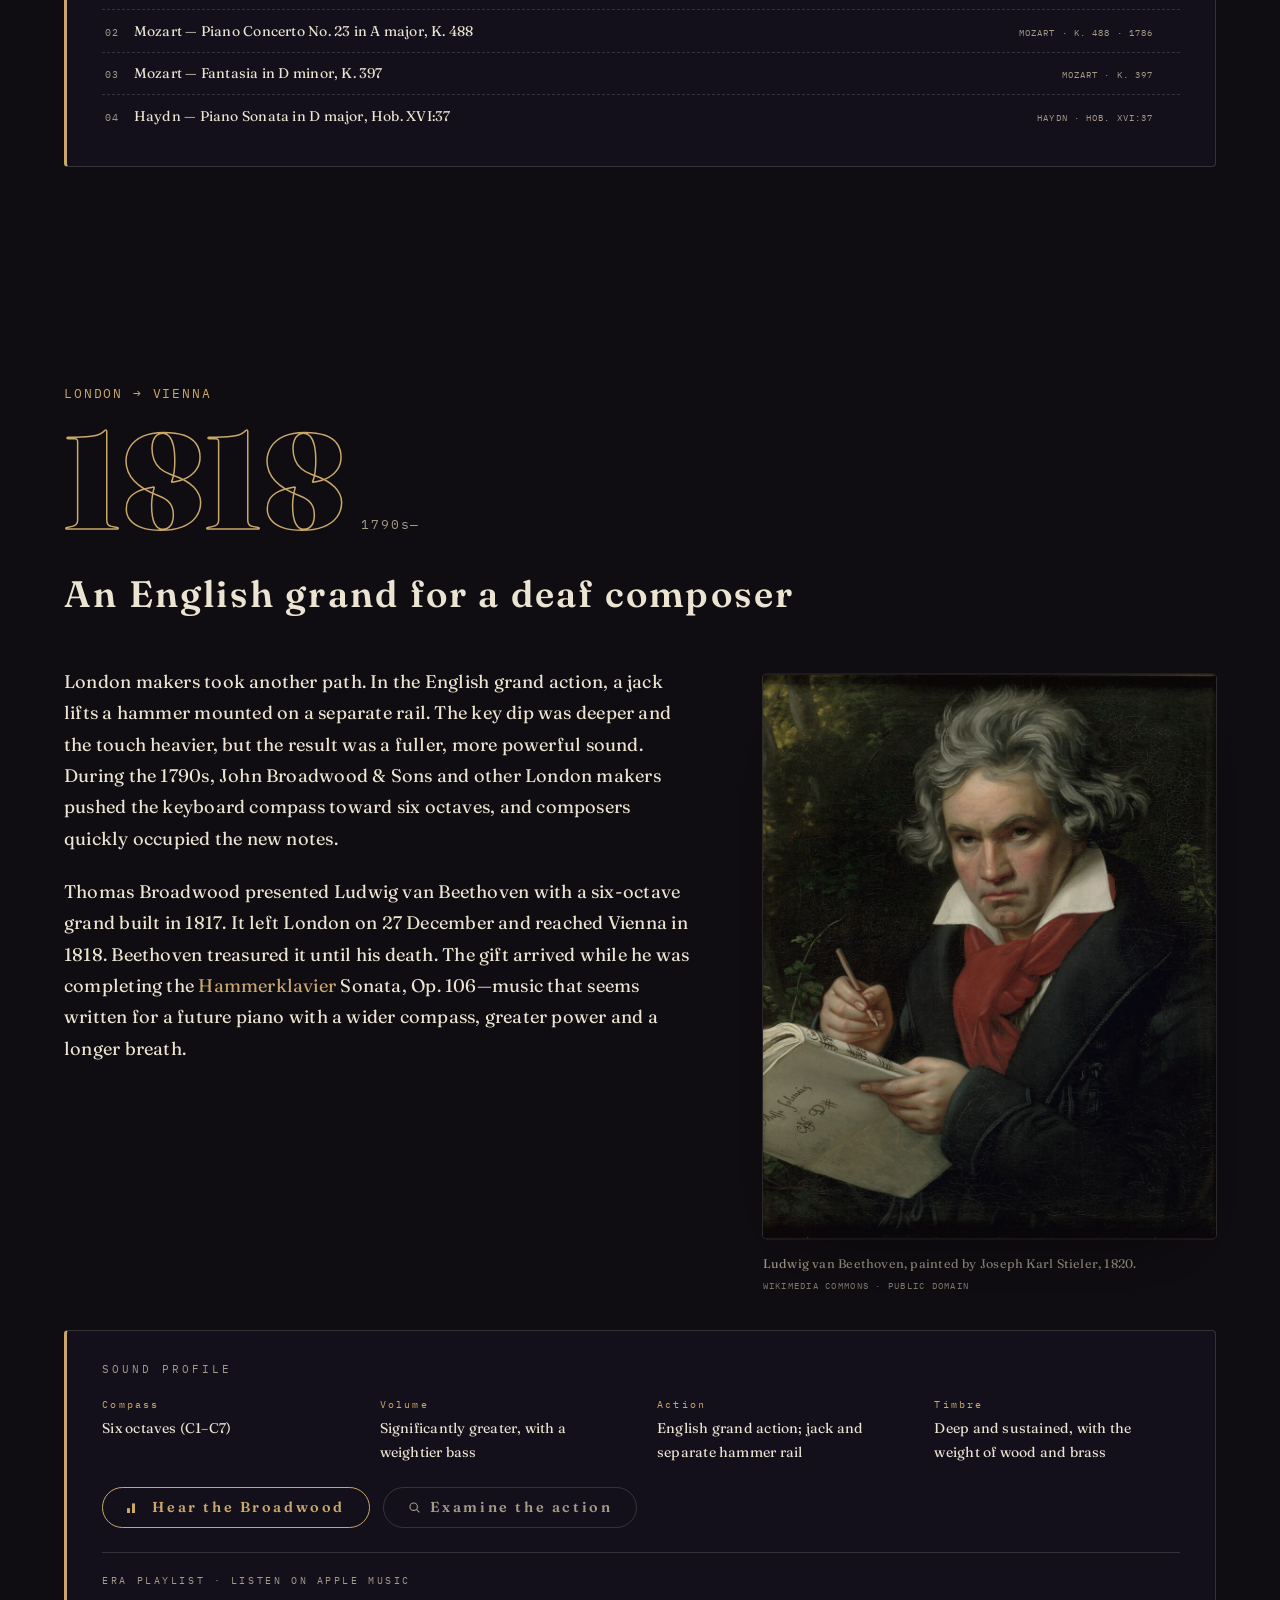
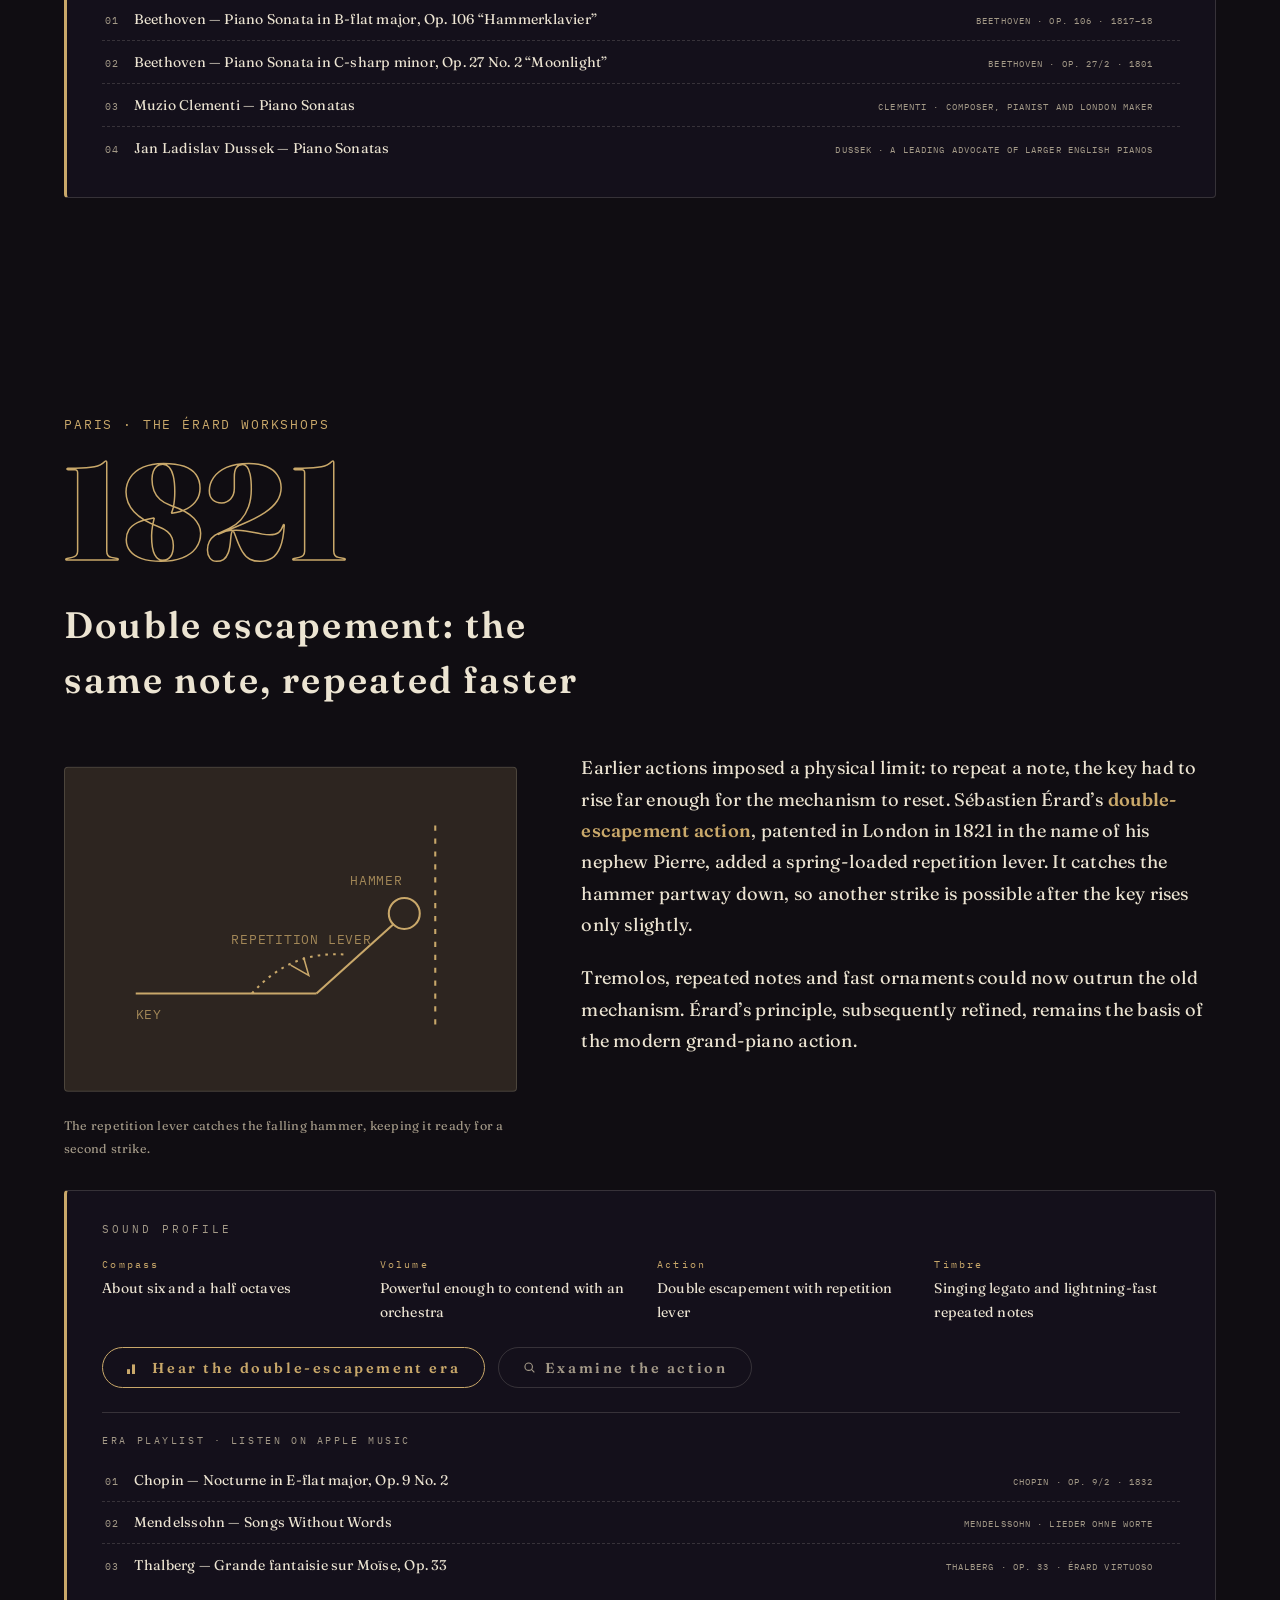
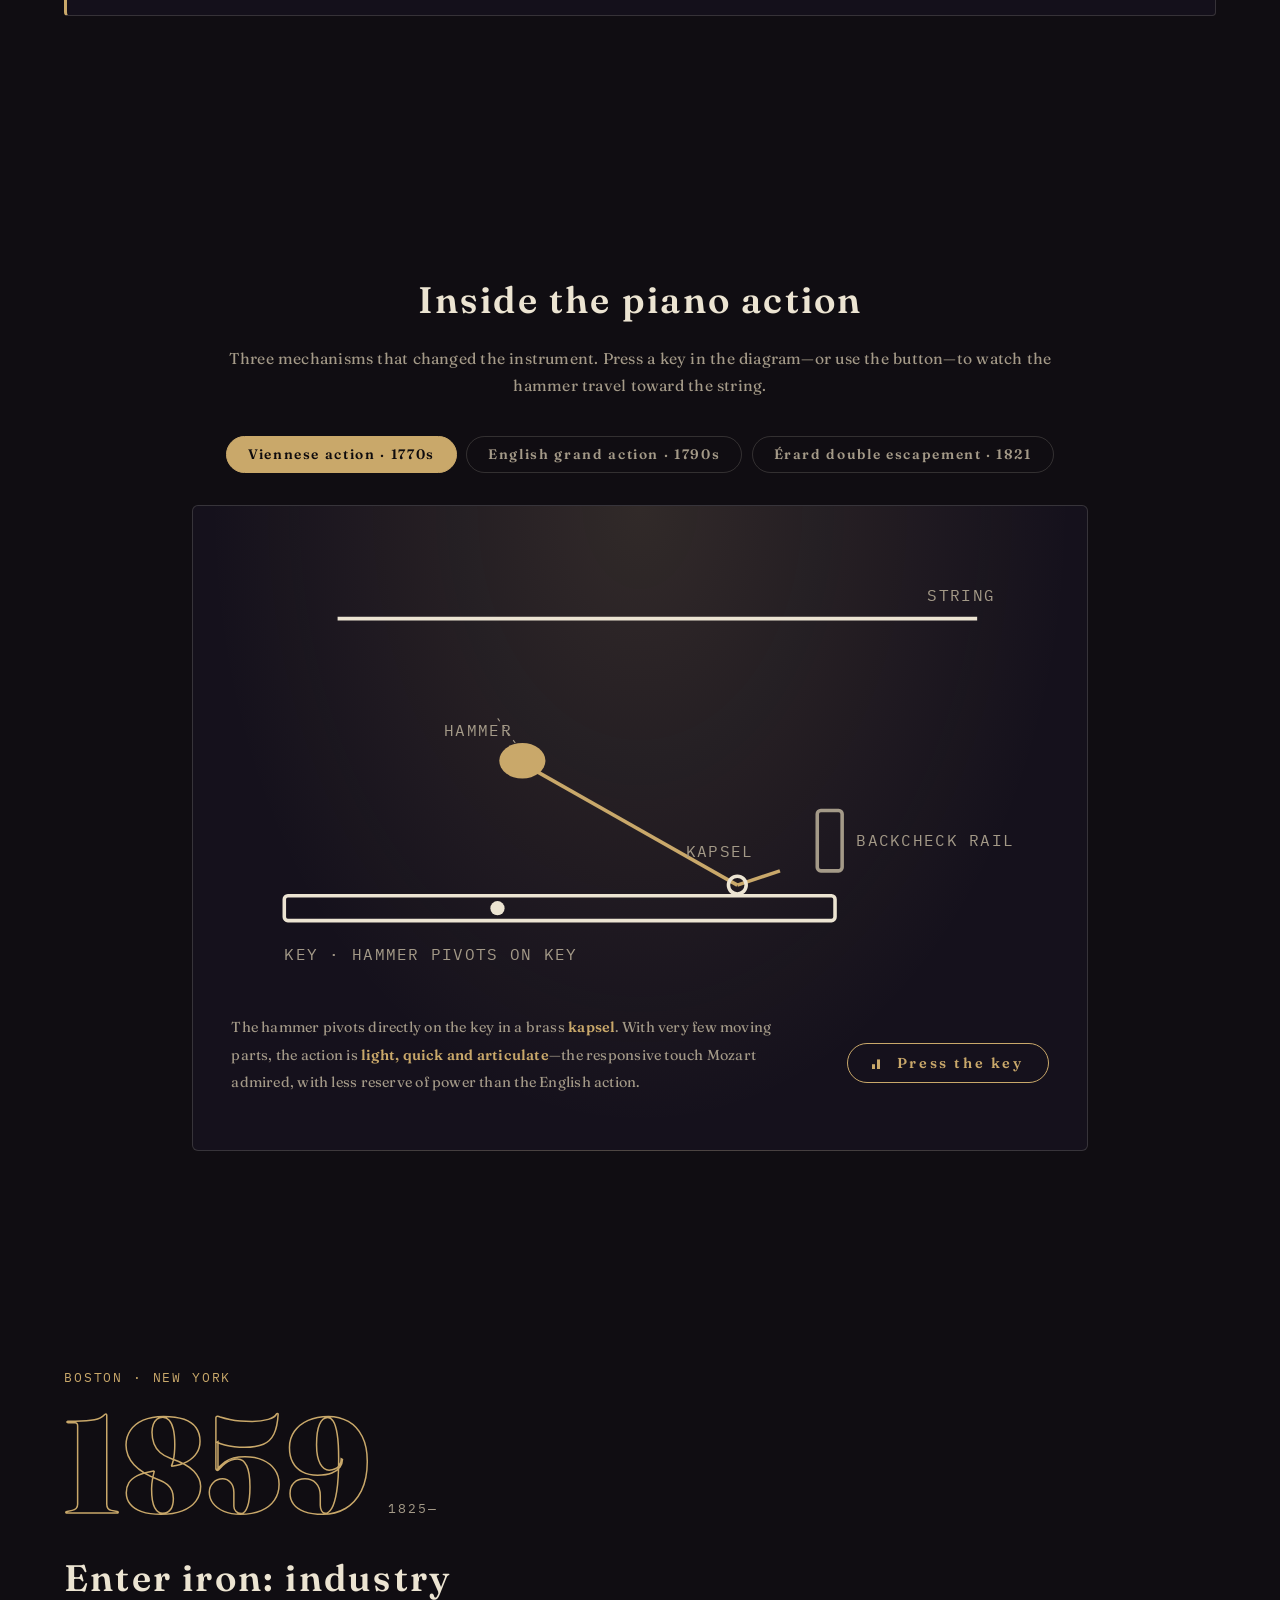
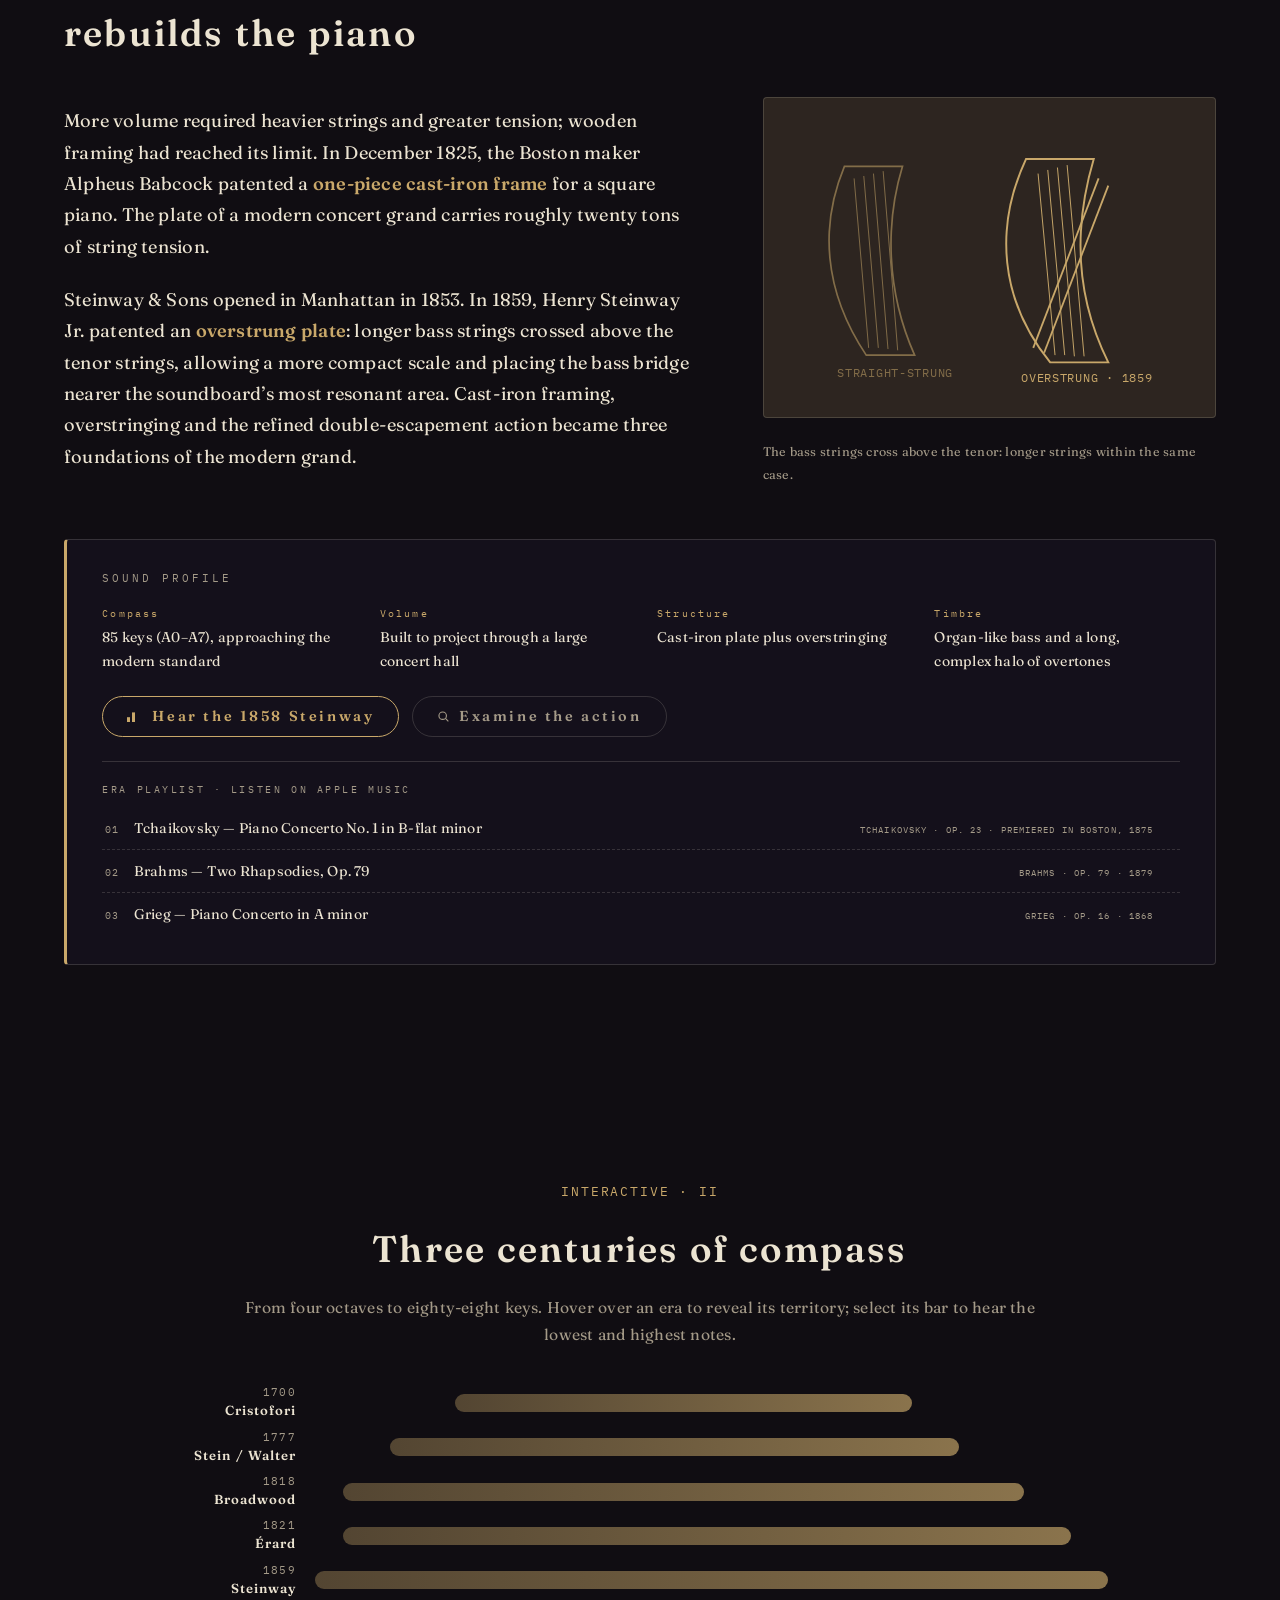
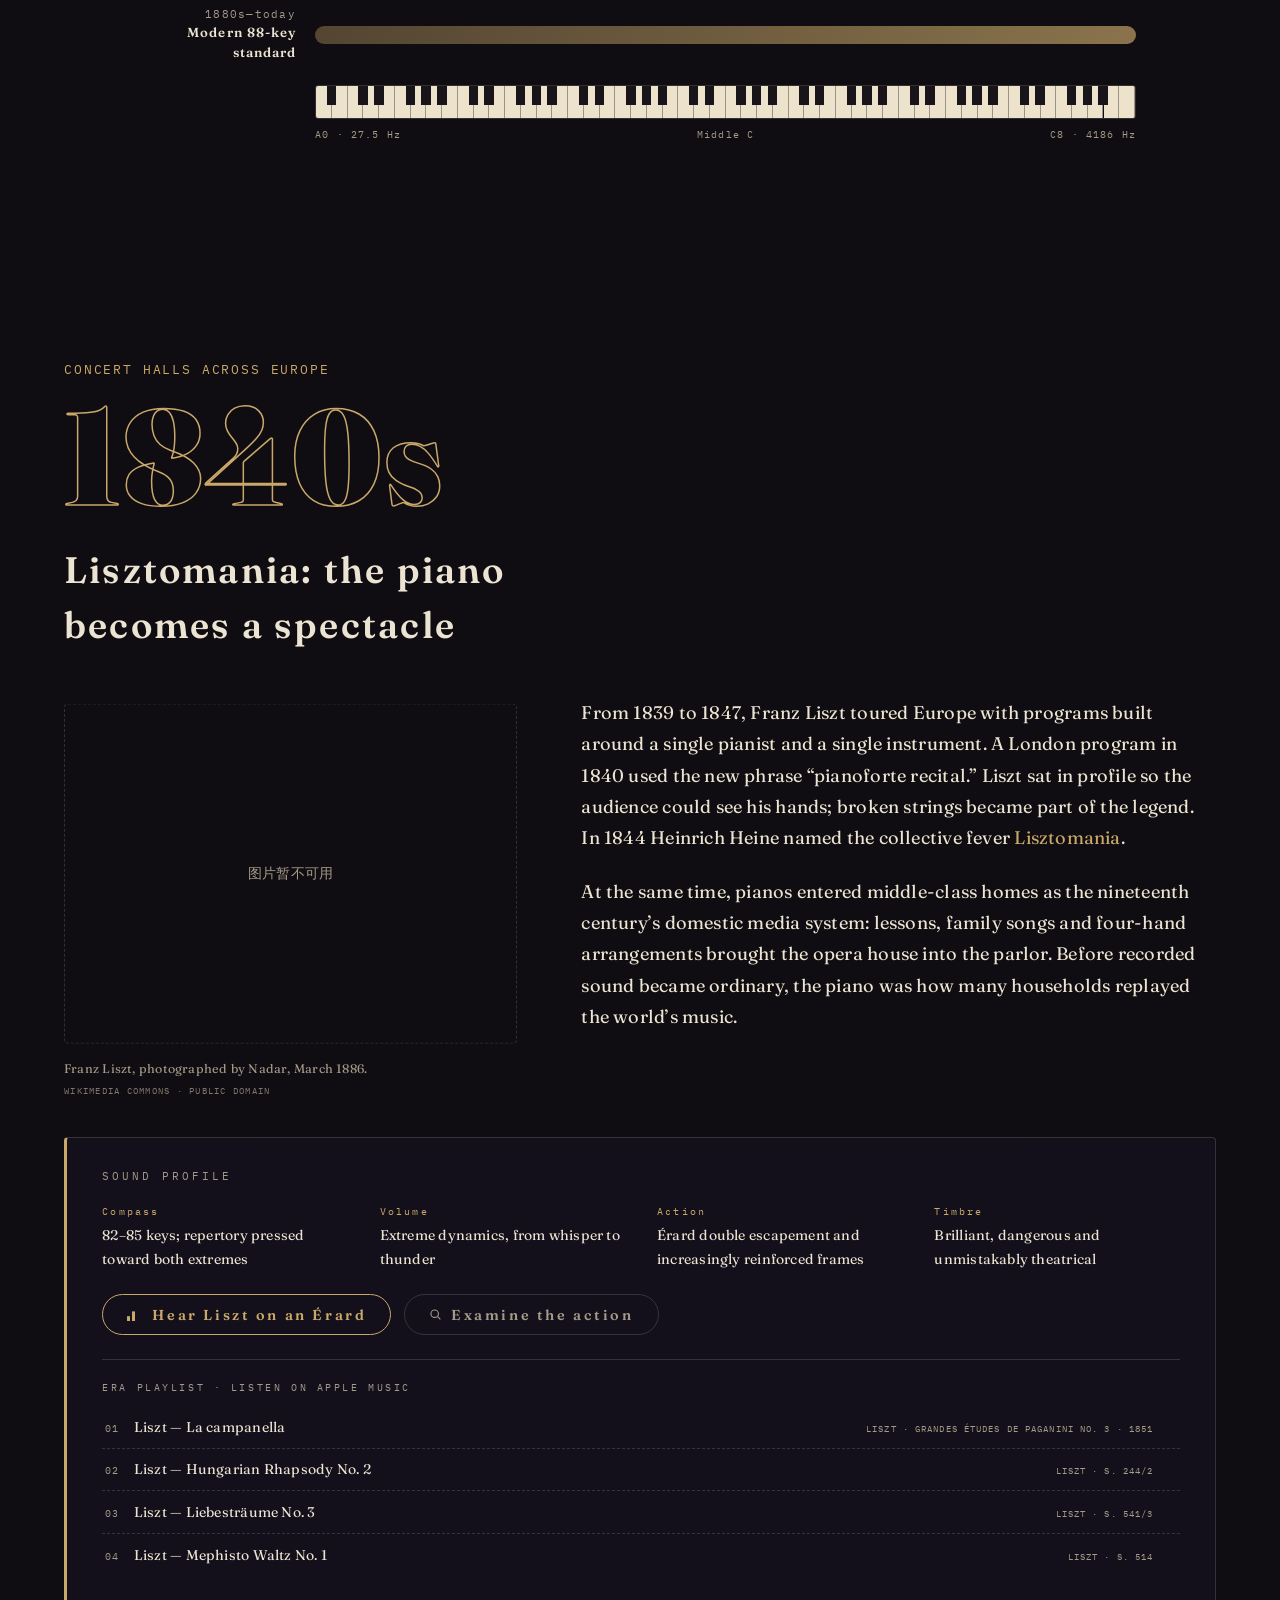
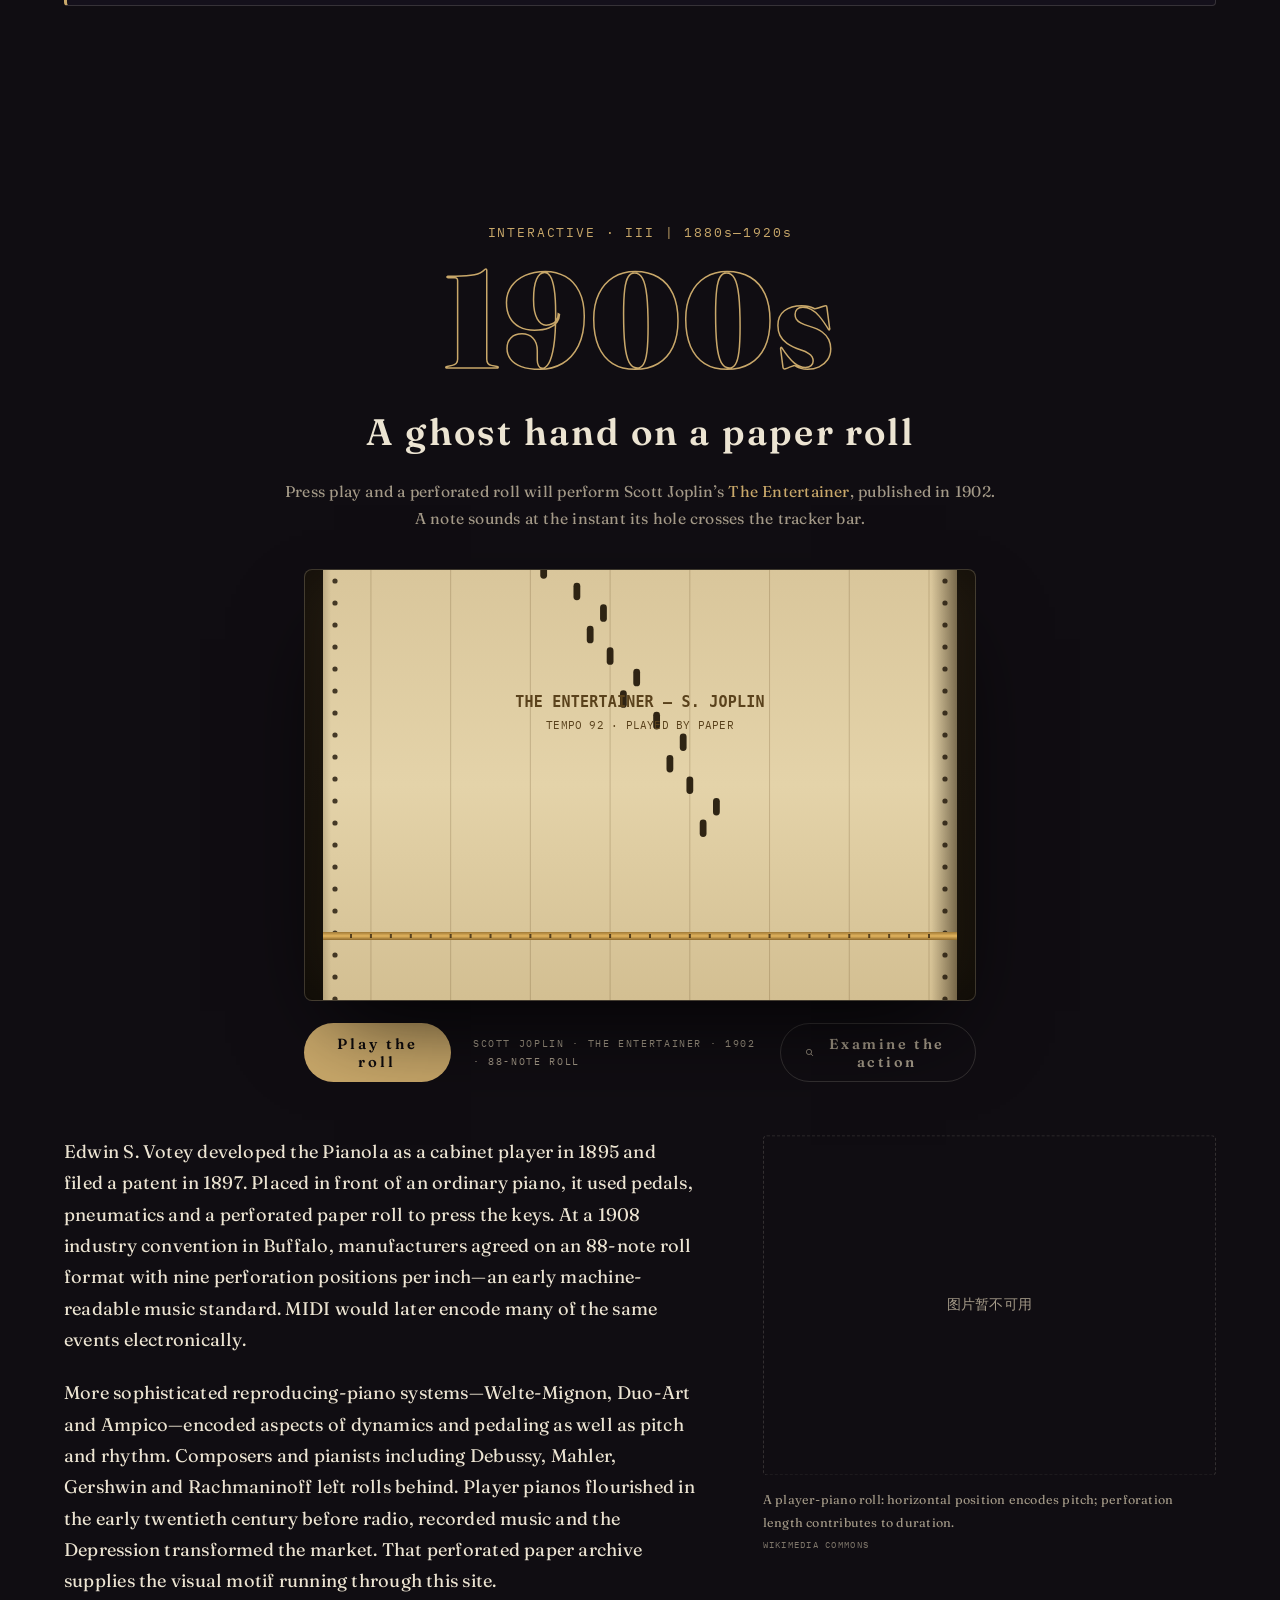
==== commit d3393024: "Add historical piano recordings and polish bilingual experience" ====
--- a/index-en.html
+++ b/index-en.html
@@ -150,7 +150,7 @@
             <div><dt>Action</dt><dd>Cristofori’s escapement action</dd></div>
             <div><dt>Timbre</dt><dd>Bright and intimate, closer to a harpsichord than a modern grand</dd></div>
           </dl>
-          <button class="motif-btn" data-motif="cristofori" data-cursor><span class="motif-icon" aria-hidden="true"></span>Hear this era</button>
+          <button class="motif-btn" data-motif="cristofori" data-recording="Cristofori piano · Domenico Scarlatti, Sonata K.9" data-cursor><span class="motif-icon" aria-hidden="true"></span>Hear the Cristofori piano</button>
         </aside>
       </div>
     </section>
@@ -217,7 +217,7 @@
             <div><dt>Action</dt><dd>Closely based on Cristofori’s escapement</dd></div>
             <div><dt>Timbre</dt><dd>Woody, restrained, and clear enough for contrapuntal lines</dd></div>
           </dl>
-          <button class="motif-btn" data-motif="silbermann" data-cursor><span class="motif-icon" aria-hidden="true"></span>Hear the Royal Theme</button>
+          <button class="motif-btn" data-motif="silbermann" data-recording="Silbermann piano · J. S. Bach, Partita No. 2 in C minor, BWV 826" data-cursor><span class="motif-icon" aria-hidden="true"></span>Hear the Silbermann piano</button>
         </aside>
       </div>
     </section>
@@ -248,7 +248,7 @@
             <div><dt>Action</dt><dd>Viennese action; hammers pivot on the keys</dd></div>
             <div><dt>Timbre</dt><dd>Crisp, transparent and quick to decay—often described as pearly</dd></div>
           </dl>
-          <button class="motif-btn" data-motif="vienna" data-cursor><span class="motif-icon" aria-hidden="true"></span>Hear this era</button>
+          <button class="motif-btn" data-motif="vienna" data-recording="Anton Walter pianoforte (c. 1790) · Scarlatti, Sonata K.3 · Kaila Rochelle" data-cursor><span class="motif-icon" aria-hidden="true"></span>Hear a Viennese pianoforte</button>
         </aside>
       </div>
     </section>
@@ -279,7 +279,7 @@
             <div><dt>Action</dt><dd>English grand action; jack and separate hammer rail</dd></div>
             <div><dt>Timbre</dt><dd>Deep and sustained, with the weight of wood and brass</dd></div>
           </dl>
-          <button class="motif-btn" data-motif="london" data-cursor><span class="motif-icon" aria-hidden="true"></span>Hear this era</button>
+          <button class="motif-btn" data-motif="london" data-recording="J. Broadwood grand (1796) · Beethoven, Hammerklavier · Joseph Felice" data-cursor><span class="motif-icon" aria-hidden="true"></span>Hear the Broadwood</button>
         </aside>
       </div>
     </section>
@@ -325,7 +325,7 @@
             <div><dt>Action</dt><dd>Double escapement with repetition lever</dd></div>
             <div><dt>Timbre</dt><dd>Singing legato and lightning-fast repeated notes</dd></div>
           </dl>
-          <button class="motif-btn" data-motif="erard" data-cursor><span class="motif-icon" aria-hidden="true"></span>Hear one note accelerate</button>
+          <button class="motif-btn" data-motif="erard" data-recording="S. Érard grand (1849) · Liszt, Gnomenreigen · Natalie Lo" data-cursor><span class="motif-icon" aria-hidden="true"></span>Hear the double-escapement era</button>
         </aside>
       </div>
     </section>
@@ -391,7 +391,7 @@
             <div><dt>Structure</dt><dd>Cast-iron plate plus overstringing</dd></div>
             <div><dt>Timbre</dt><dd>Organ-like bass and a long, complex halo of overtones</dd></div>
           </dl>
-          <button class="motif-btn" data-motif="iron" data-cursor><span class="motif-icon" aria-hidden="true"></span>Hear the new bass</button>
+          <button class="motif-btn" data-motif="iron" data-recording="New York Steinway square (1858) · Schumann, Abegg Variations · Christopher Son Richardson" data-cursor><span class="motif-icon" aria-hidden="true"></span>Hear the 1858 Steinway</button>
         </aside>
       </div>
     </section>
@@ -436,7 +436,7 @@
             <div><dt>Action</dt><dd>Érard double escapement and increasingly reinforced frames</dd></div>
             <div><dt>Timbre</dt><dd>Brilliant, dangerous and unmistakably theatrical</dd></div>
           </dl>
-          <button class="motif-btn" data-motif="liszt" data-cursor><span class="motif-icon" aria-hidden="true"></span>Hear the virtuoso age</button>
+          <button class="motif-btn" data-motif="liszt" data-recording="S. Érard grand (1849) · Liszt, Waldesrauschen · Boris Feiner" data-cursor><span class="motif-icon" aria-hidden="true"></span>Hear Liszt on an Érard</button>
         </aside>
       </div>
     </section>
@@ -456,7 +456,7 @@
         <div class="chapter-body chapter-body-narrow">
           <div class="chapter-text reveal">
             <p>Edwin S. Votey developed the Pianola as a cabinet player in 1895 and filed a patent in 1897. Placed in front of an ordinary piano, it used pedals, pneumatics and a perforated paper roll to press the keys. At a 1908 industry convention in Buffalo, manufacturers agreed on an 88-note roll format with nine perforation positions per inch—an early machine-readable music standard. MIDI would later encode many of the same events electronically.</p>
-            <p>More sophisticated reproducing-piano systems—Welte-Mignon, Duo-Art and Ampico—encoded aspects of dynamics and pedaling as well as pitch and rhythm. Composers and pianists including Debussy, Mahler, Gershwin and Rachmaninoff left rolls behind. Player pianos flourished in the early twentieth century before radio, recorded music and the Depression transformed the market. This project’s name, <span class="mono">piano-roll</span>, salutes that paper archive.</p>
+            <p>More sophisticated reproducing-piano systems—Welte-Mignon, Duo-Art and Ampico—encoded aspects of dynamics and pedaling as well as pitch and rhythm. Composers and pianists including Debussy, Mahler, Gershwin and Rachmaninoff left rolls behind. Player pianos flourished in the early twentieth century before radio, recorded music and the Depression transformed the market. That perforated paper archive supplies the visual motif running through this site.</p>
           </div>
           <figure class="chapter-figure reveal" data-parallax>
             <img loading="lazy" src="https://upload.wikimedia.org/wikipedia/commons/thumb/d/d2/PlayerPianoRoll.jpg/960px-PlayerPianoRoll.jpg" alt="A perforated paper music roll mounted in a player piano" onerror="this.closest('figure').classList.add('img-failed')">
@@ -538,7 +538,7 @@
             <div><dt>Action</dt><dd>Hammer + tuned tine + electromagnetic pickup</dd></div>
             <div><dt>Timbre</dt><dd>Warm and rounded, with a celebrated growl when played hard</dd></div>
           </dl>
-          <button class="motif-btn" data-motif="electric" data-cursor><span class="motif-icon" aria-hidden="true"></span>Hear the electric piano</button>
+          <button class="motif-btn" data-motif="electric" data-recording="Rhodes Mark I → Wurlitzer W1 · Blaž Jurjevčič / Joris Holtackers" data-cursor><span class="motif-icon" aria-hidden="true"></span>Compare Rhodes and Wurlitzer</button>
         </aside>
       </div>
     </section>
@@ -604,17 +604,17 @@
           <p>From four quiet octaves in a Florentine workshop, through the golden roar of strings held under roughly twenty tons of tension, to data able to cross an ocean—the piano’s history is three centuries of trying to turn <em>touch into song</em>.</p>
           <p>The keyboard below now contains every era. Scroll backward and it grows older. Play a note and it answers.</p>
         </div>
-        <button class="motif-btn motif-btn-lg reveal" data-motif="coda" data-cursor><span class="motif-icon" aria-hidden="true"></span>Hear one chord hold three centuries</button>
+        <button class="motif-btn motif-btn-lg reveal" data-motif="coda" data-recording="Modern New York Steinway D · Schumann, Abegg Variations · Christopher Son Richardson" data-cursor><span class="motif-icon" aria-hidden="true"></span>Hear a modern concert grand</button>
         <footer class="credits reveal">
           <h3 class="mono">COLOPHON & SOURCES</h3>
           <ul>
             <li>Historical portraits and instrument images come from <a href="https://commons.wikimedia.org" data-cursor>Wikimedia Commons</a>; schematic diagrams are original SVG drawings.</li>
-            <li>All current audio is synthesized in real time with the Web Audio API—hammered string, tine, FM and prepared-piano models—and is explicitly a representative placeholder, not a museum-grade reconstruction. Recorded material can replace it through <span class="mono">assets/audio/</span>.</li>
+            <li>“Hear this era” now prioritizes the supplied Cristofori recording and <a href="https://www.modartt.com/pianoteq_instruments" data-cursor>Modartt Pianoteq</a> physical-model demos. Nodes without a reliable recording continue to use representative Web Audio synthesis.</li>
             <li>Type: Fraunces · Noto Serif SC · IBM Plex Mono via Google Fonts.</li>
             <li>Static build: HTML, CSS and native ES modules; no framework or build tool.</li>
             <li>Historical fact-checking: <a href="https://www.metmuseum.org/essays/the-piano-the-pianofortes-of-bartolomeo-cristofori-1655-1731" data-cursor>The Met</a> · <a href="https://dme.mozarteum.at/DME/objs/raradocs/transcr/pdf_eng/0352_WAM_LM_1777.pdf" data-cursor>Digital Mozart Edition</a> · <a href="https://internet.beethoven.de/en/exhibition/beethoven-and-great-britain/" data-cursor>Beethoven-Haus Bonn</a> · <a href="https://www.steinway.com/news/features/laguardia-wagner-archive" data-cursor>Steinway Archives</a> · <a href="https://www.si.edu/object/aeolian-pianola-piano-player%3Anmah_1160837" data-cursor>Smithsonian</a> · <a href="https://www.yamaha.com/en/tech-design/design/insights/id_009/" data-cursor>Yamaha</a> · <a href="https://midi.org/midi-history-chapter-6-midi-begins-1981-1983" data-cursor>MIDI Association</a>.</li>
           </ul>
-          <p class="credits-sig mono">piano-roll · history written for the ear</p>
+          <p class="credits-sig mono">A Listening History of the Piano · written for the ear</p>
         </footer>
       </div>
     </section>
